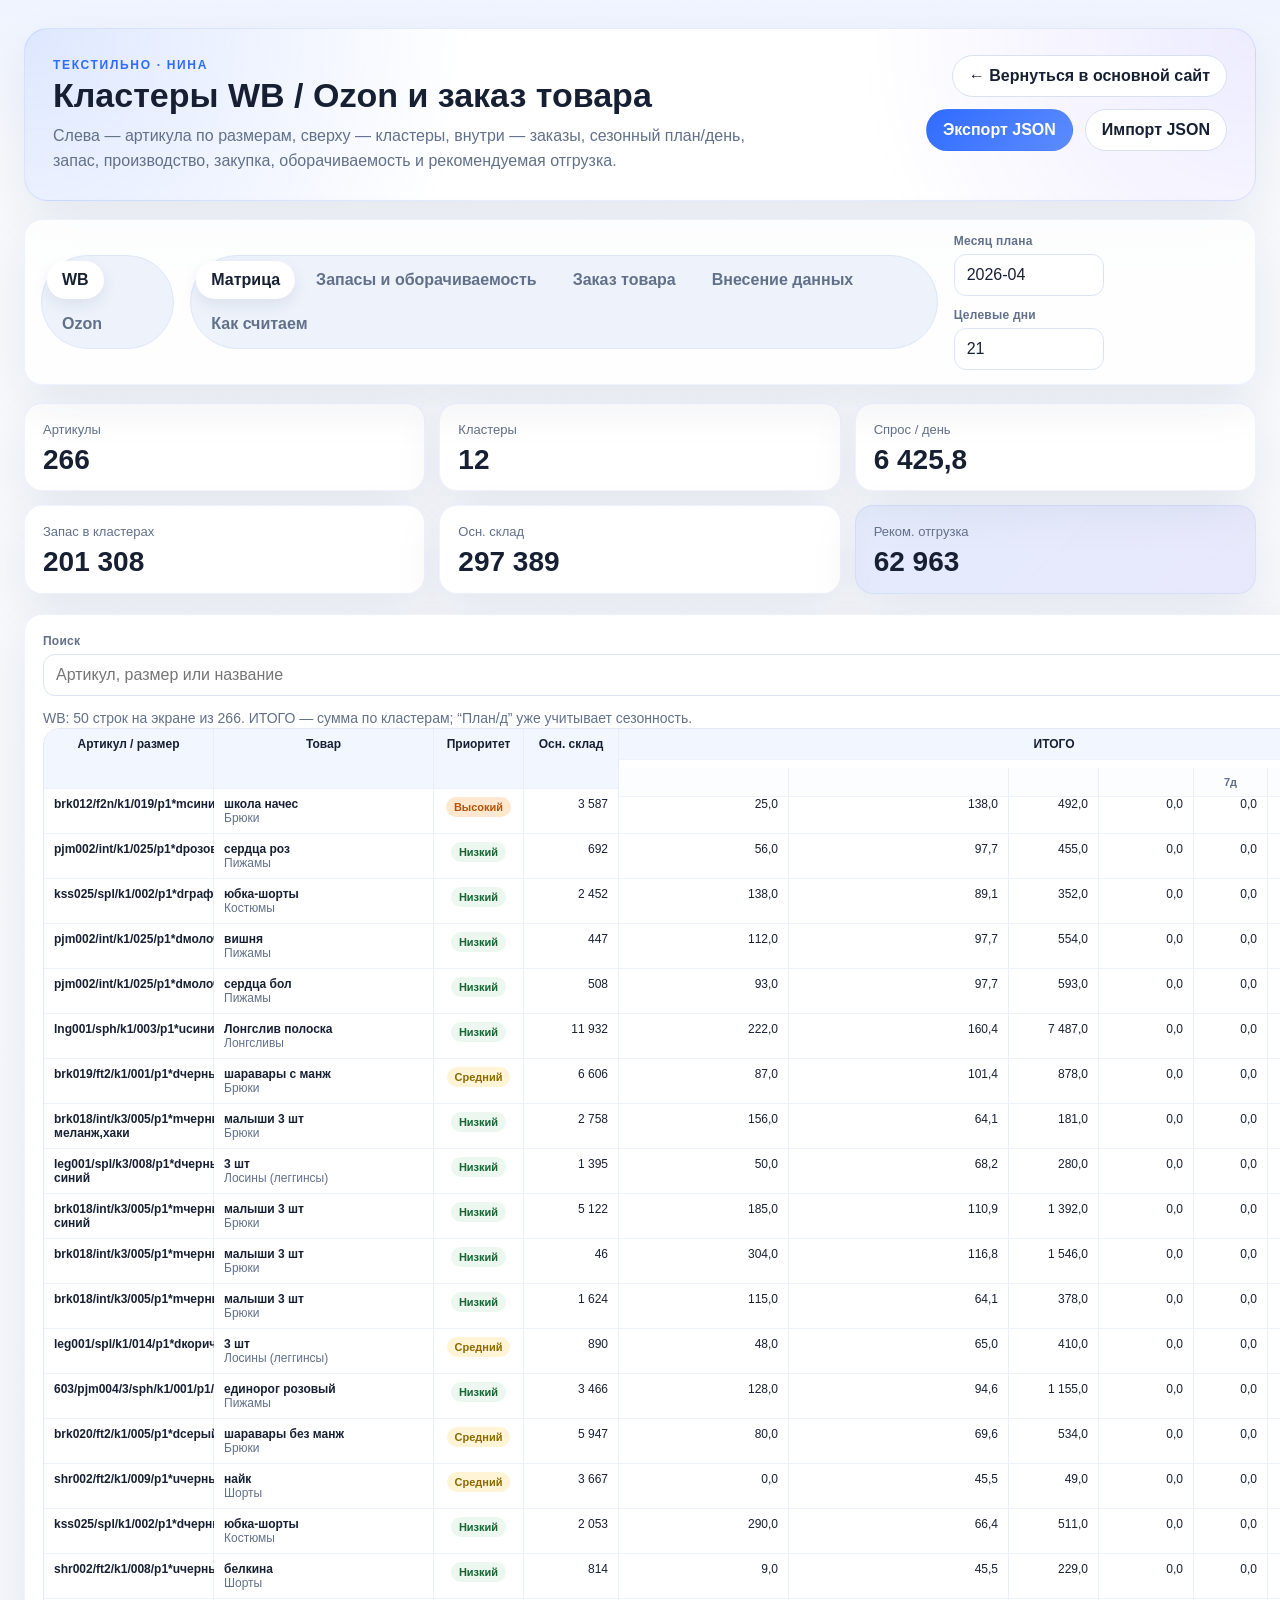
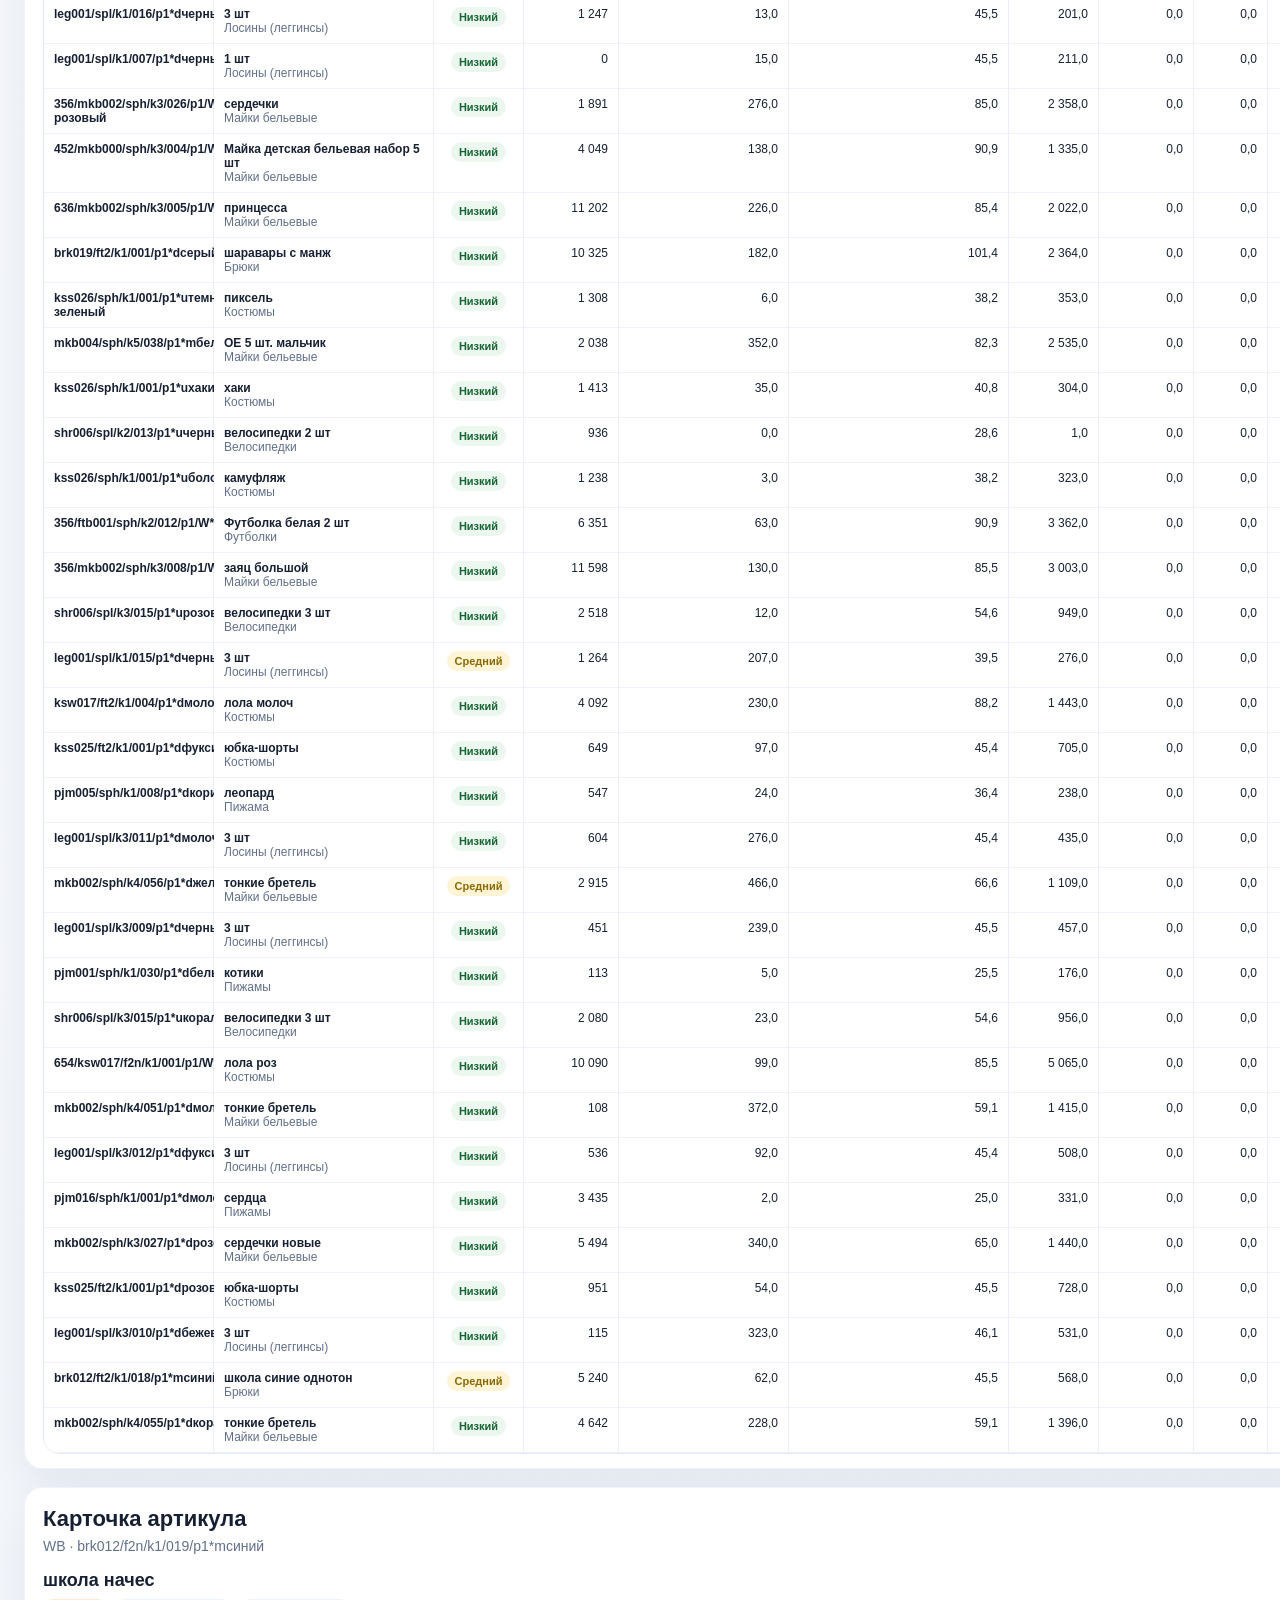
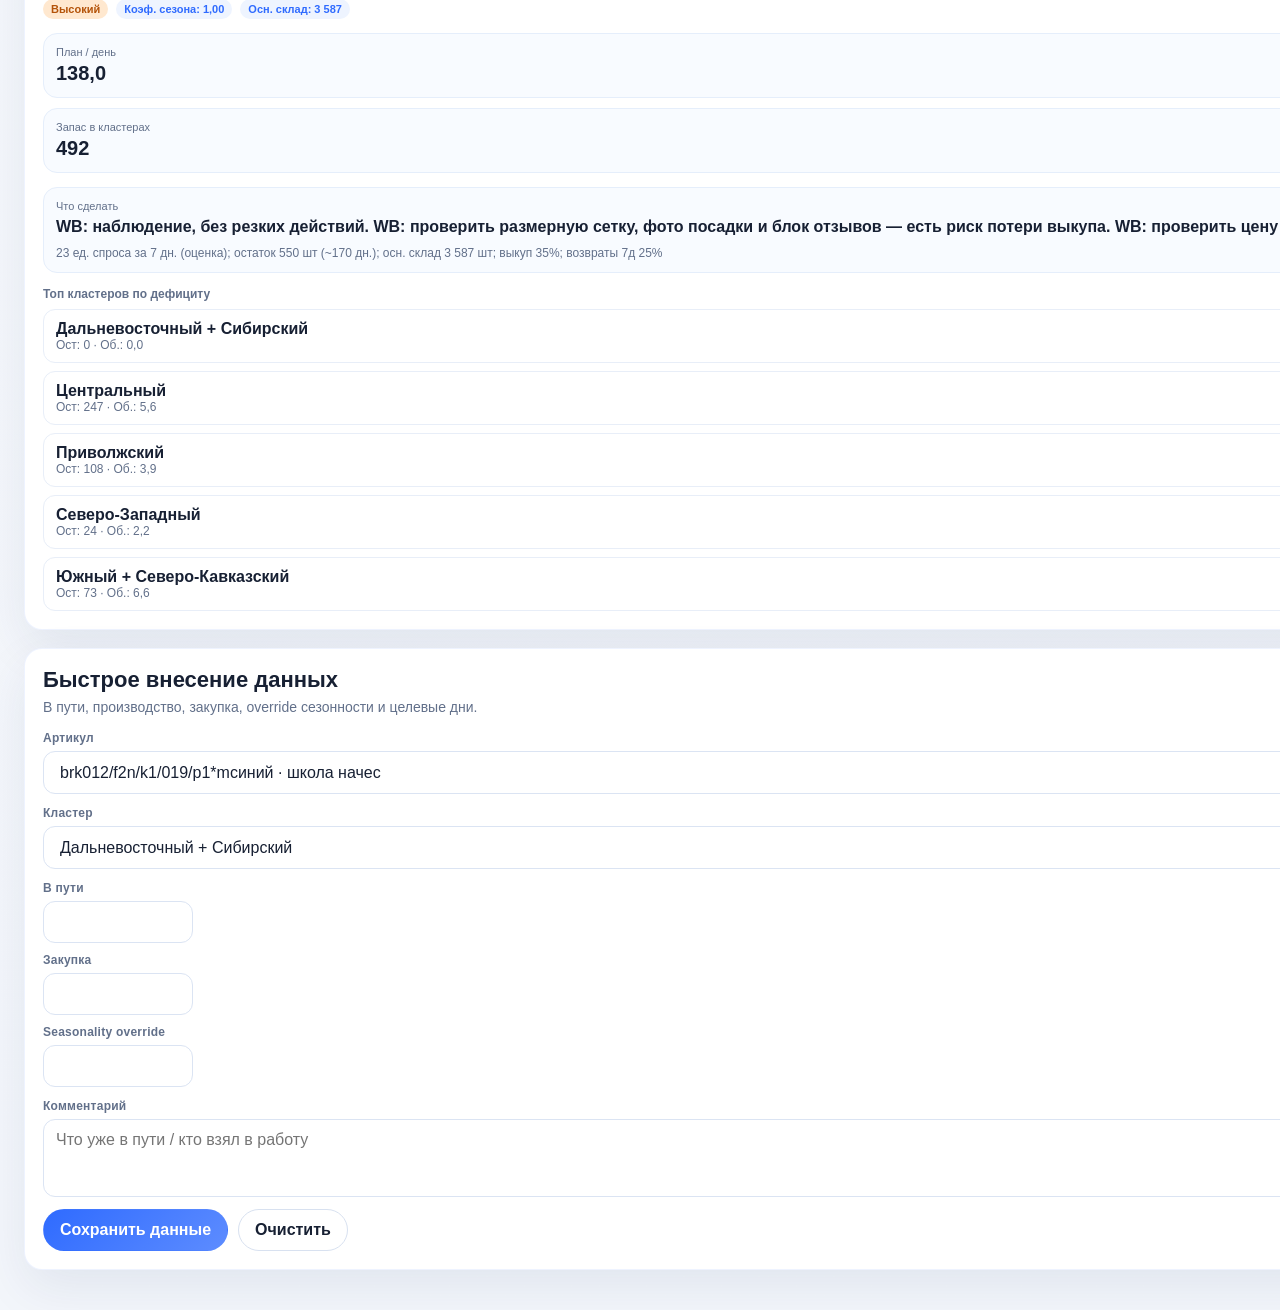
==== nina.html @ a0b4ead9 "Add files via upload" ====
<!DOCTYPE html>
<html lang="ru">
<head>
  <meta charset="UTF-8" />
  <meta name="viewport" content="width=device-width, initial-scale=1.0" />
  <title>Текстильно — Нина · кластеры WB / Ozon</title>
  <meta name="description" content="Кластеры WB и Ozon для Нины: матрица по артикулам, запасам, производству, закупке, оборачиваемости и заказу товара." />
  <link rel="stylesheet" href="nina.css" />
  <script src="config.js"></script>
  <script defer src="nina.js"></script>
</head>
<body>
  <div class="nina-page">
    <header class="hero">
      <div class="hero-copy">
        <span class="eyebrow">Текстильно · Нина</span>
        <h1>Кластеры WB / Ozon и заказ товара</h1>
        <p>Слева — артикула по размерам, сверху — кластеры, внутри — заказы, сезонный план/день, запас, производство, закупка, оборачиваемость и рекомендуемая отгрузка.</p>
      </div>
      <div class="hero-actions">
        <a class="btn btn-ghost" href="index.html">← Вернуться в основной сайт</a>
        <button class="btn btn-primary" id="exportAllBtn" type="button">Экспорт JSON</button>
        <label class="btn btn-ghost btn-file" for="importAllInput">Импорт JSON<input id="importAllInput" type="file" accept=".json" /></label>
      </div>
    </header>

    <section class="control-bar">
      <div class="segmented" id="platformToggle">
        <button type="button" class="seg-btn active" data-platform="WB">WB</button>
        <button type="button" class="seg-btn" data-platform="Ozon">Ozon</button>
      </div>

      <div class="segmented" id="pageToggle">
        <button type="button" class="seg-btn active" data-page="matrix">Матрица</button>
        <button type="button" class="seg-btn" data-page="stock">Запасы и оборачиваемость</button>
        <button type="button" class="seg-btn" data-page="orders">Заказ товара</button>
        <button type="button" class="seg-btn" data-page="inputs">Внесение данных</button>
        <button type="button" class="seg-btn" data-page="formula">Как считаем</button>
      </div>

      <div class="control-inline">
        <label class="field compact">
          <span>Месяц плана</span>
          <input id="reportMonthBadge" type="text" disabled />
        </label>
        <label class="field compact">
          <span>Целевые дни</span>
          <input id="targetDaysInput" type="number" min="7" max="60" step="1" value="21" />
        </label>
      </div>
    </section>

    <section class="cards">
      <article class="card metric"><span>Артикулы</span><strong id="sumArticles">—</strong></article>
      <article class="card metric"><span>Кластеры</span><strong id="sumClusters">—</strong></article>
      <article class="card metric"><span>Спрос / день</span><strong id="sumDaily">—</strong></article>
      <article class="card metric"><span>Запас в кластерах</span><strong id="sumStock">—</strong></article>
      <article class="card metric"><span>Осн. склад</span><strong id="sumMainStock">—</strong></article>
      <article class="card metric highlight"><span>Реком. отгрузка</span><strong id="sumNeed">—</strong></article>
    </section>

    <main class="page-panels">
      <section class="page-panel active" id="page-matrix">
        <div class="layout-grid">
          <div class="main-panel">
            <div class="toolbar">
              <label class="field search">
                <span>Поиск</span>
                <input type="search" id="searchInput" placeholder="Артикул, размер или название" />
              </label>
              <label class="field compact">
                <span>Показывать</span>
                <select id="showModeSelect">
                  <option value="all">Все строки</option>
                  <option value="need">Только где есть потребность</option>
                  <option value="priority">Только критично / высокий</option>
                  <option value="manual">Только где есть ручные данные</option>
                </select>
              </label>
              <label class="field compact">
                <span>Лимит строк</span>
                <select id="rowLimitSelect">
                  <option value="25">25</option>
                  <option value="50" selected>50</option>
                  <option value="100">100</option>
                  <option value="9999">Все</option>
                </select>
              </label>
              <label class="field compact">
                <span>Сортировка</span>
                <select id="sortSelect">
                  <option value="need">По рекомендуемой отгрузке</option>
                  <option value="priority">По приоритету</option>
                  <option value="daily">По спросу / день</option>
                  <option value="article">По артикулу</option>
                </select>
              </label>
            </div>
            <div class="table-meta" id="matrixMeta">Загружаю матрицу…</div>
            <div class="matrix-wrap">
              <table class="matrix-table">
                <thead id="matrixHead"></thead>
                <tbody id="matrixBody"></tbody>
              </table>
            </div>
          </div>

          <aside class="side-panel">
            <div class="side-card">
              <div class="side-head">
                <h2>Карточка артикула</h2>
                <p id="selectedSubtitle">Выбери артикул из таблицы слева.</p>
              </div>
              <div id="selectedArticleCard" class="selected-card empty">Пока ничего не выбрано.</div>
            </div>

            <div class="side-card">
              <div class="side-head">
                <h2>Быстрое внесение данных</h2>
                <p>В пути, производство, закупка, override сезонности и целевые дни.</p>
              </div>
              <form id="quickInputForm" class="stack-form">
                <label class="field">
                  <span>Артикул</span>
                  <select id="quickArticleSelect"></select>
                </label>
                <label class="field">
                  <span>Кластер</span>
                  <select id="quickClusterSelect"></select>
                </label>
                <div class="field-grid">
                  <label class="field compact"><span>В пути</span><input id="quickTransitInput" type="number" min="0" step="1" /></label>
                  <label class="field compact"><span>Производство</span><input id="quickProductionInput" type="number" min="0" step="1" /></label>
                  <label class="field compact"><span>Закупка</span><input id="quickProcurementInput" type="number" min="0" step="1" /></label>
                  <label class="field compact"><span>Целевые дни</span><input id="quickTargetDaysInput" type="number" min="7" step="1" /></label>
                  <label class="field compact"><span>Seasonality override</span><input id="quickSeasonalityInput" type="number" min="0" step="0.1" /></label>
                </div>
                <label class="field">
                  <span>Комментарий</span>
                  <textarea id="quickCommentInput" rows="3" placeholder="Что уже в пути / кто взял в работу"></textarea>
                </label>
                <div class="form-actions">
                  <button class="btn btn-primary" type="submit">Сохранить данные</button>
                  <button class="btn btn-ghost" id="quickClearBtn" type="button">Очистить</button>
                </div>
              </form>
            </div>
          </aside>
        </div>
      </section>

      <section class="page-panel" id="page-stock">
        <div class="main-panel">
          <div class="section-head">
            <div>
              <h2>Запасы / заказы / производство / оборачиваемость</h2>
              <p>Плоская таблица по кластерам. Можно смотреть отдельно от большой матрицы.</p>
            </div>
            <div class="section-actions">
              <button class="btn btn-ghost" id="exportStockBtn" type="button">Экспорт CSV</button>
            </div>
          </div>
          <div class="list-wrap">
            <table class="simple-table">
              <thead>
                <tr>
                  <th>Артикул</th>
                  <th>Товар</th>
                  <th>Кластер</th>
                  <th>7д</th>
                  <th>План/д</th>
                  <th>Запас</th>
                  <th>В пути</th>
                  <th>Пр-во</th>
                  <th>Закуп</th>
                  <th>Оборач.</th>
                  <th>Нужно</th>
                  <th>Осн. склад</th>
                </tr>
              </thead>
              <tbody id="stockBody"></tbody>
            </table>
          </div>
        </div>
      </section>

      <section class="page-panel" id="page-orders">
        <div class="orders-grid">
          <div class="main-panel">
            <div class="section-head">
              <div>
                <h2>Заявка на товар</h2>
                <p>Из дефицита сразу сделать заявку на отгрузку / производство / закупку.</p>
              </div>
              <div class="section-actions">
                <button class="btn btn-ghost" id="exportOrdersBtn" type="button">Экспорт заявок CSV</button>
              </div>
            </div>
            <form id="orderForm" class="order-form">
              <label class="field">
                <span>Артикул</span>
                <select id="orderArticleSelect"></select>
              </label>
              <label class="field">
                <span>Кластер</span>
                <select id="orderClusterSelect"></select>
              </label>
              <label class="field compact">
                <span>Реком.</span>
                <input id="orderRecommendedInput" type="number" disabled />
              </label>
              <label class="field compact">
                <span>Заказать</span>
                <input id="orderQtyInput" type="number" min="0" step="1" />
              </label>
              <label class="field compact">
                <span>Источник</span>
                <select id="orderSourceSelect">
                  <option value="main-stock">Осн. склад</option>
                  <option value="production">Производство</option>
                  <option value="procurement">Закупка</option>
                  <option value="mix">Комбинированно</option>
                </select>
              </label>
              <label class="field compact">
                <span>Приоритет</span>
                <select id="orderPrioritySelect">
                  <option value="critical">Критично</option>
                  <option value="high">Высокий</option>
                  <option value="medium">Средний</option>
                  <option value="low">Низкий</option>
                </select>
              </label>
              <label class="field compact">
                <span>ETA</span>
                <input id="orderEtaInput" type="date" />
              </label>
              <label class="field">
                <span>Комментарий</span>
                <textarea id="orderCommentInput" rows="3" placeholder="Откуда закрываем, кто ответственный"></textarea>
              </label>
              <div class="form-actions">
                <button class="btn btn-primary" type="submit">Сохранить заявку</button>
                <button class="btn btn-ghost" id="resetOrderBtn" type="button">Очистить форму</button>
              </div>
            </form>
            <div class="list-wrap">
              <table class="simple-table">
                <thead>
                  <tr><th>Дата</th><th>Платформа</th><th>Артикул</th><th>Кластер</th><th>Кол-во</th><th>Источник</th><th>ETA</th><th>Комментарий</th></tr>
                </thead>
                <tbody id="ordersBody"></tbody>
              </table>
            </div>
          </div>
          <aside class="side-panel">
            <div class="side-card">
              <div class="side-head">
                <h2>Топ дефицитов</h2>
                <p>Клик по строке — заявка заполнится автоматически.</p>
              </div>
              <div id="topDeficitsList" class="deficit-list"></div>
            </div>
          </aside>
        </div>
      </section>

      <section class="page-panel" id="page-inputs">
        <div class="main-panel">
          <div class="section-head">
            <div>
              <h2>Внесенные данные</h2>
              <p>Журнал ручных данных по кластерам: в пути, производство, закупка, overrides.</p>
            </div>
            <div class="section-actions">
              <button class="btn btn-ghost" id="exportInputsBtn" type="button">Экспорт данных CSV</button>
            </div>
          </div>
          <div class="list-wrap">
            <table class="simple-table">
              <thead>
                <tr><th>Платформа</th><th>Артикул</th><th>Кластер</th><th>В пути</th><th>Пр-во</th><th>Закупка</th><th>Целевые дни</th><th>Override</th><th>Комментарий</th></tr>
              </thead>
              <tbody id="inputsBody"></tbody>
            </table>
          </div>
        </div>
      </section>

      <section class="page-panel" id="page-formula">
        <div class="formula-grid">
          <article class="formula-card">
            <h2>Как считаем потребность</h2>
            <ol>
              <li><strong>Доля кластера</strong> = заказы 7д кластера / заказы 7д артикула.</li>
              <li><strong>Сезонный план / день</strong> = план дня текущего месяца × доля кластера.</li>
              <li><strong>Спрос / день для расчёта</strong> = максимум из фактического среднего дня и сезонного плана.</li>
              <li><strong>Доступно</strong> = запас в кластере + в пути + производство + закупка.</li>
              <li><strong>Реком. отгрузка</strong> = max(0, спрос/день × целевые дни − доступно).</li>
            </ol>
          </article>
          <article class="formula-card">
            <h2>Как учли сезонность</h2>
            <p>Сезонность не «на глаз». Для артикула берется план/день по месяцам и рассчитывается коэффициент сезона:</p>
            <p><strong>Коэф. сезона</strong> = план/день текущего месяца ÷ средний план/день по доступным месяцам.</p>
            <p>Если нужно, в форме можно задать <strong>seasonality override</strong> и пересчитать товар вручную.</p>
          </article>
          <article class="formula-card">
            <h2>Логика работы Нины</h2>
            <ul>
              <li>Смотреть матрицу и фильтр «Только где есть потребность».</li>
              <li>Если часть товара уже едет / в производстве / в закупке — заносить это в форму.</li>
              <li>После этого формировать заявки на товар по кластерам.</li>
            </ul>
          </article>
        </div>
      </section>
    </main>

    <div id="toast" class="toast" hidden></div>
  </div>
</body>
</html>
---- nina.css ----
:root {
  --bg: #f3f6fb;
  --panel: #ffffff;
  --line: #d8e1f0;
  --text: #172033;
  --muted: #62708a;
  --blue: #2f6bff;
  --blue-soft: #e8efff;
  --green: #0f8b5f;
  --orange: #d97706;
  --red: #c2410c;
  --shadow: 0 18px 50px rgba(15, 35, 95, 0.08);
  --radius-xl: 24px;
  --radius-lg: 18px;
  --radius-md: 12px;
  --font: Inter, "Segoe UI", Roboto, Arial, sans-serif;
}
* { box-sizing: border-box; }
body { margin: 0; background: linear-gradient(180deg, #eff4ff 0%, #f7f9fc 160px, var(--bg) 100%); color: var(--text); font-family: var(--font); }
button, input, select, textarea { font: inherit; }
a { color: inherit; text-decoration: none; }
.nina-page { max-width: 1880px; margin: 0 auto; padding: 28px 24px 40px; }

.hero {
  display: flex; justify-content: space-between; gap: 24px; align-items: flex-start;
  background: radial-gradient(circle at top left, rgba(47,107,255,.16), transparent 36%),
              radial-gradient(circle at top right, rgba(109,94,252,.12), transparent 32%), #fff;
  border: 1px solid rgba(47,107,255,.12);
  border-radius: var(--radius-xl);
  box-shadow: var(--shadow);
  padding: 26px 28px;
}
.hero-copy h1 { margin: 4px 0 10px; font-size: 34px; line-height: 1.1; }
.hero-copy p { margin: 0; max-width: 980px; color: var(--muted); font-size: 16px; line-height: 1.55; }
.eyebrow { display: inline-block; font-size: 12px; letter-spacing: .14em; text-transform: uppercase; color: var(--blue); font-weight: 700; }
.hero-actions { display: flex; gap: 12px; flex-wrap: wrap; justify-content: flex-end; }

.btn {
  border: 1px solid var(--line); background: #fff; color: var(--text);
  border-radius: 999px; padding: 11px 16px; font-weight: 700;
  cursor: pointer; transition: .15s ease;
}
.btn:hover { transform: translateY(-1px); box-shadow: 0 12px 24px rgba(15,35,95,.10); }
.btn-primary { background: linear-gradient(135deg, var(--blue), #5d8cff); color: #fff; border-color: transparent; }
.btn-ghost { background: #fff; }
.btn-file input { display: none; }

.control-bar {
  margin-top: 18px; display: flex; gap: 16px; align-items: center; justify-content: space-between;
  background: rgba(255,255,255,.8); backdrop-filter: blur(16px);
  border: 1px solid rgba(47,107,255,.08);
  border-radius: var(--radius-lg); padding: 14px 16px; box-shadow: var(--shadow);
}
.segmented { display: inline-flex; gap: 6px; background: #edf2fb; border: 1px solid #dde7f8; border-radius: 999px; padding: 5px; flex-wrap: wrap; }
.seg-btn { border: none; background: transparent; border-radius: 999px; padding: 10px 15px; cursor: pointer; color: var(--muted); font-weight: 700; }
.seg-btn.active { background: #fff; color: var(--text); box-shadow: 0 6px 16px rgba(24,39,75,.08); }
.control-inline { display: flex; gap: 12px; align-items: flex-end; flex-wrap: wrap; }

.cards { margin-top: 18px; display: grid; grid-template-columns: repeat(6, minmax(0,1fr)); gap: 14px; }
.card { background: #fff; border: 1px solid rgba(47,107,255,.08); border-radius: var(--radius-lg); box-shadow: var(--shadow); }
.metric { padding: 18px 18px 16px; }
.metric span { display: block; color: var(--muted); font-size: 13px; margin-bottom: 8px; }
.metric strong { display: block; font-size: 28px; line-height: 1.05; }
.metric.highlight { background: linear-gradient(135deg, rgba(47,107,255,.09), rgba(109,94,252,.10)); }

.page-panels { margin-top: 20px; }
.page-panel { display: none; }
.page-panel.active { display: block; }

.layout-grid, .orders-grid { display: grid; grid-template-columns: minmax(0,1fr) 390px; gap: 18px; }
.main-panel, .side-card, .formula-card { background: #fff; border: 1px solid rgba(47,107,255,.08); border-radius: var(--radius-lg); box-shadow: var(--shadow); }
.main-panel { padding: 18px 18px 14px; }
.side-panel { display: flex; flex-direction: column; gap: 18px; }
.side-card { padding: 18px; }
.section-head, .side-head { display: flex; align-items: flex-start; justify-content: space-between; gap: 16px; margin-bottom: 14px; }
.side-head { flex-direction: column; align-items: flex-start; gap: 4px; }
.side-head h2, .section-head h2, .formula-card h2 { margin: 0; font-size: 22px; }
.side-head p, .section-head p, .table-meta { margin: 0; color: var(--muted); line-height: 1.45; font-size: 14px; }
.section-actions { display: flex; gap: 10px; flex-wrap: wrap; }
.toolbar { display: flex; gap: 12px; flex-wrap: wrap; align-items: flex-end; margin-bottom: 12px; }

.field { display: flex; flex-direction: column; gap: 6px; min-width: 0; }
.field span { font-size: 12px; font-weight: 700; letter-spacing: .02em; color: var(--muted); }
.field input, .field select, .field textarea {
  width: 100%; border: 1px solid #dbe4f3; border-radius: 12px; background: #fff; color: var(--text);
  padding: 11px 12px; outline: none;
}
.field input:focus, .field select:focus, .field textarea:focus { border-color: rgba(47,107,255,.42); box-shadow: 0 0 0 4px rgba(47,107,255,.10); }
.field.compact { width: 150px; }
.field.search { flex: 1 1 320px; }

.matrix-wrap { overflow: auto; border: 1px solid #e2e9f6; border-radius: 16px; background: #fff; }
.matrix-table { border-collapse: separate; border-spacing: 0; min-width: 1700px; width: max-content; }
.matrix-table th, .matrix-table td {
  padding: 8px 10px; border-right: 1px solid #e9eef8; border-bottom: 1px solid #eef2fa; font-size: 12px; vertical-align: top;
}
.matrix-table thead th { position: sticky; top: 0; z-index: 2; background: #fbfdff; text-align: center; white-space: nowrap; }
.matrix-table thead tr:first-child th { background: #f1f6ff; font-weight: 800; }
.matrix-table thead tr:nth-child(2) th { top: 39px; background: #fbfdff; color: var(--muted); font-size: 11px; }
.matrix-table tbody tr:hover td { background: #fbfdff; }

.matrix-table .sticky-col { position: sticky; left: 0; z-index: 1; background: #fff; }
.matrix-table .sticky-col-2 { position: sticky; left: 170px; z-index: 1; background: #fff; }
.matrix-table .sticky-col-3 { position: sticky; left: 390px; z-index: 1; background: #fff; }
.matrix-table .sticky-col-4 { position: sticky; left: 480px; z-index: 1; background: #fff; }
.matrix-table tbody tr:hover .sticky-col,
.matrix-table tbody tr:hover .sticky-col-2,
.matrix-table tbody tr:hover .sticky-col-3,
.matrix-table tbody tr:hover .sticky-col-4 { background: #fbfdff; }

.col-article { width: 170px; min-width: 170px; max-width: 170px; }
.col-name { width: 220px; min-width: 220px; max-width: 220px; }
.col-priority { width: 90px; min-width: 90px; max-width: 90px; text-align: center; }
.col-main { width: 95px; min-width: 95px; text-align: right; }
.metric-col { width: 74px; min-width: 74px; text-align: right; }

.priority-pill, .need-pill, .tag-pill {
  display: inline-flex; align-items: center; justify-content: center; border-radius: 999px;
  padding: 4px 8px; font-size: 11px; font-weight: 700;
}
.priority-critical { background: #ffe0e0; color: #9f1239; }
.priority-high { background: #ffe8cf; color: #b45309; }
.priority-medium { background: #fff4d6; color: #8a6a00; }
.priority-low { background: #ebf7ef; color: #166534; }

.need-zero { color: #94a3b8; background: #f8fafc; }
.need-mid { background: #fff4d6; color: #8a6a00; }
.need-high { background: #ffe0e0; color: #9f1239; }

.article-link { font-weight: 700; cursor: pointer; border: none; background: none; padding: 0; color: inherit; text-align: left; }
.article-link:hover { color: var(--blue); }
.muted { color: var(--muted); font-size: 12px; }

.selected-card.empty { color: var(--muted); }
.selected-card { display: flex; flex-direction: column; gap: 14px; }
.article-summary { display: grid; grid-template-columns: repeat(2, minmax(0,1fr)); gap: 10px; }
.summary-block { background: #f8fbff; border: 1px solid #e5eefb; border-radius: 14px; padding: 12px; }
.summary-block span { display: block; font-size: 11px; color: var(--muted); margin-bottom: 4px; }
.summary-block strong { display: block; font-size: 20px; }
.cluster-mini-list { display: flex; flex-direction: column; gap: 8px; }
.cluster-mini-item { display: flex; justify-content: space-between; gap: 10px; align-items: flex-start; padding: 10px 12px; border: 1px solid #e8eef8; border-radius: 12px; background: #fff; }

.field-grid { display: grid; grid-template-columns: repeat(2, minmax(0,1fr)); gap: 10px; }
.stack-form { display: flex; flex-direction: column; gap: 12px; }
.order-form { display: grid; grid-template-columns: repeat(4, minmax(0,1fr)); gap: 12px; margin-bottom: 18px; }
.order-form .field:last-of-type { grid-column: 1 / -1; }
.form-actions { display: flex; gap: 10px; flex-wrap: wrap; grid-column: 1 / -1; }

.list-wrap { overflow: auto; border: 1px solid #e2e9f6; border-radius: 16px; }
.simple-table { width: 100%; min-width: 900px; border-collapse: collapse; }
.simple-table th, .simple-table td { padding: 10px 12px; border-bottom: 1px solid #eef2fa; font-size: 13px; text-align: left; vertical-align: top; }
.simple-table th { color: var(--muted); font-size: 12px; text-transform: uppercase; letter-spacing: .03em; background: #fbfdff; }
.simple-table td.num { text-align: right; }

.deficit-list { display: flex; flex-direction: column; gap: 10px; max-height: 850px; overflow: auto; }
.deficit-item { border: 1px solid #e8eef8; border-radius: 14px; padding: 12px; background: #fff; cursor: pointer; text-align: left; }
.deficit-item:hover { border-color: #cfe0ff; background: #fbfdff; }
.deficit-item strong { display: block; margin-bottom: 4px; }
.deficit-meta { display: flex; gap: 8px; flex-wrap: wrap; margin-top: 8px; }
.tag-pill { background: #eef4ff; color: #2f6bff; }

.formula-grid { display: grid; grid-template-columns: repeat(3, minmax(0,1fr)); gap: 18px; }
.formula-card { padding: 20px; }
.formula-card p, .formula-card li { color: var(--text); line-height: 1.55; }

.toast {
  position: fixed; right: 24px; bottom: 24px; background: #111827; color: #fff;
  padding: 14px 18px; border-radius: 14px; box-shadow: var(--shadow); z-index: 30;
}

@media (max-width: 1320px) {
  .cards { grid-template-columns: repeat(3, minmax(0,1fr)); }
  .layout-grid, .orders-grid, .formula-grid { grid-template-columns: 1fr; }
  .order-form { grid-template-columns: repeat(2, minmax(0,1fr)); }
}
@media (max-width: 900px) {
  .nina-page { padding: 18px 14px 30px; }
  .hero, .control-bar { flex-direction: column; align-items: stretch; }
  .cards { grid-template-columns: repeat(2, minmax(0,1fr)); }
  .field-grid, .order-form { grid-template-columns: 1fr; }
}
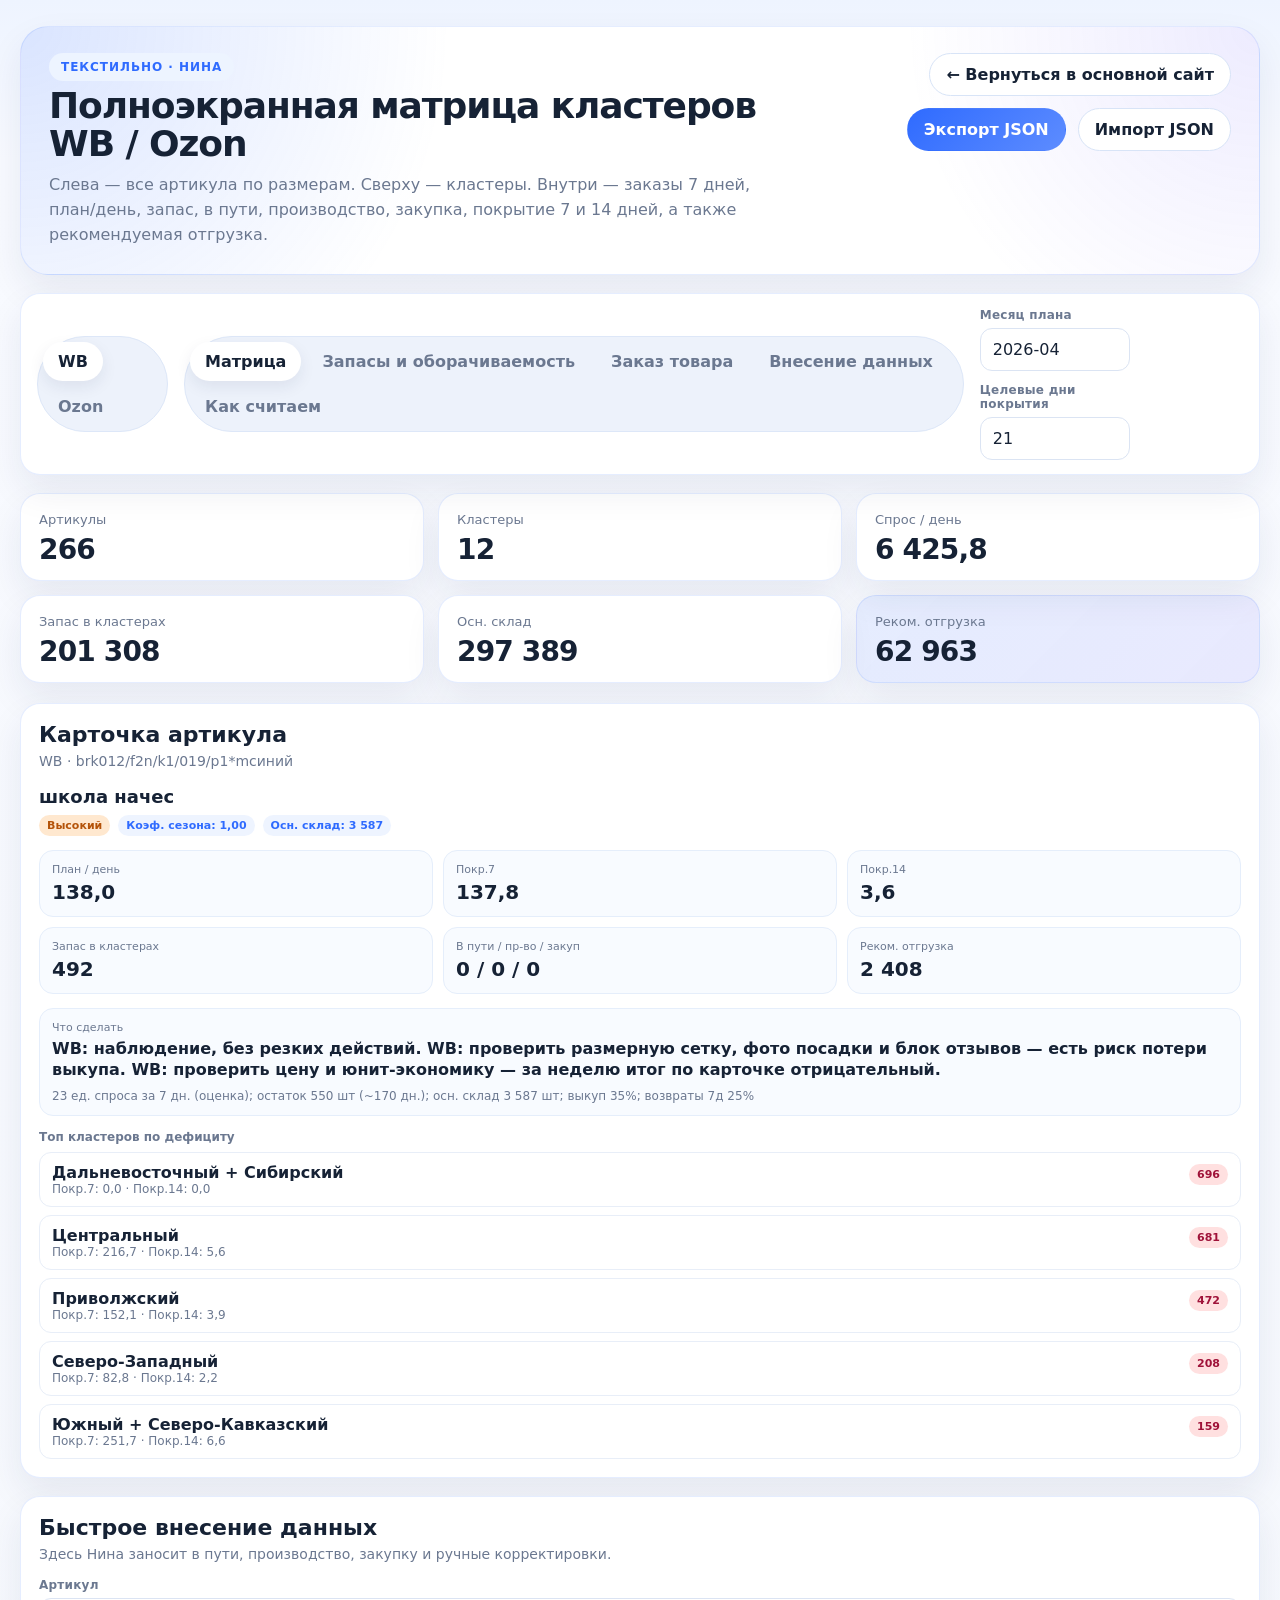
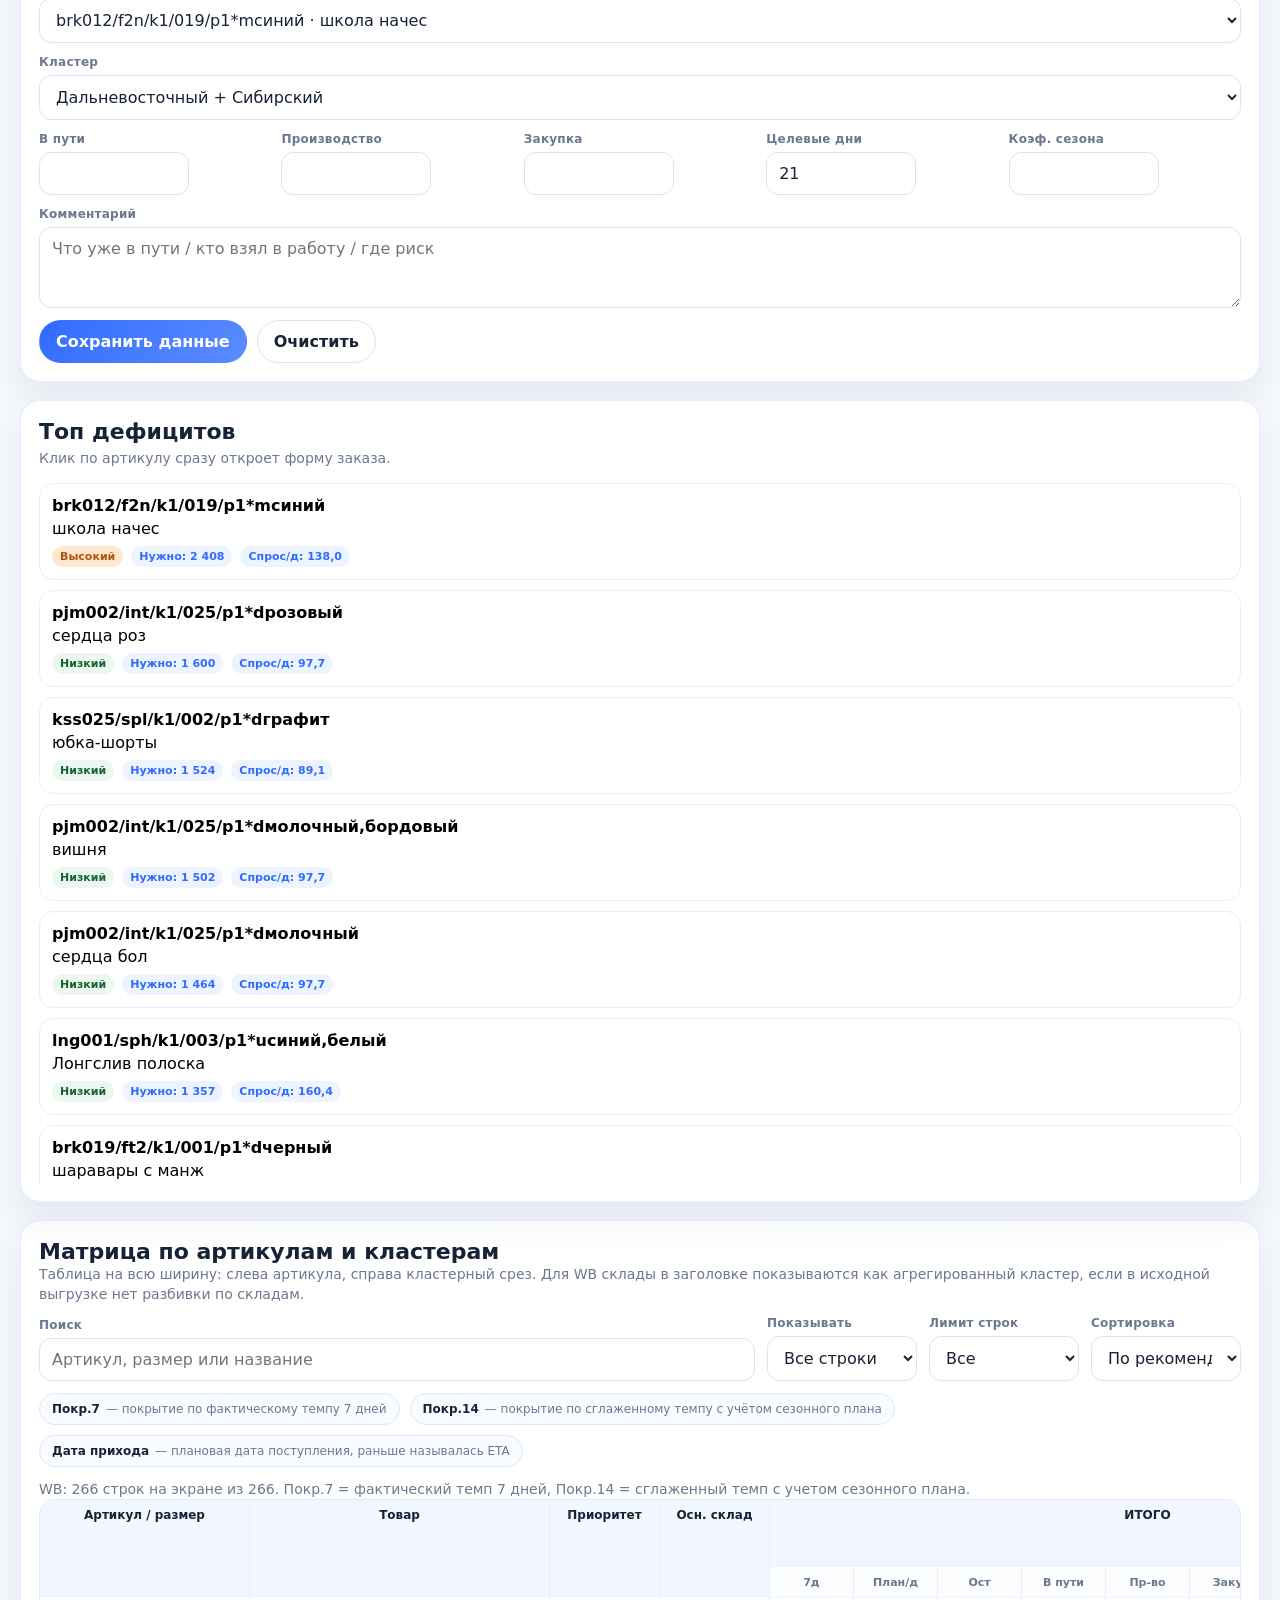
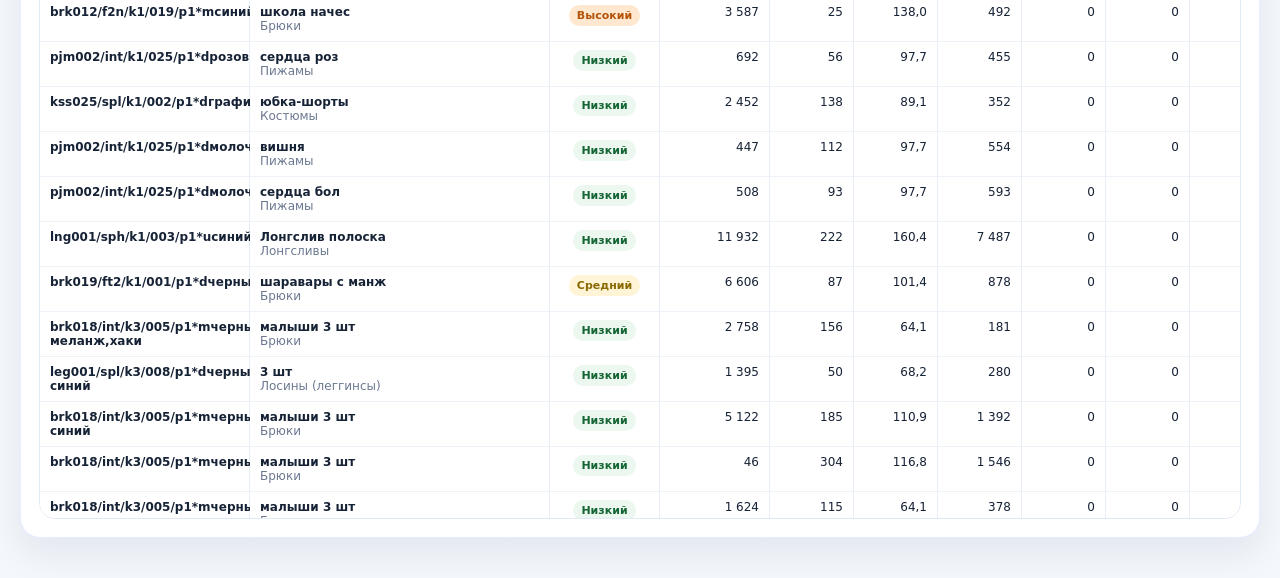
==== commit 653fb1fc: "Add files via upload" ====
--- a/nina.html
+++ b/nina.html
@@ -4,7 +4,7 @@
   <meta charset="UTF-8" />
   <meta name="viewport" content="width=device-width, initial-scale=1.0" />
   <title>Текстильно — Нина · кластеры WB / Ozon</title>
-  <meta name="description" content="Кластеры WB и Ozon для Нины: матрица по артикулам, запасам, производству, закупке, оборачиваемости и заказу товара." />
+  <meta name="description" content="Кластеры WB и Ozon для Нины: полноэкранная матрица по артикулам, запасам, производству, закупке, оборачиваемости и заказу товара." />
   <link rel="stylesheet" href="nina.css" />
   <script src="config.js"></script>
   <script defer src="nina.js"></script>
@@ -14,8 +14,8 @@
     <header class="hero">
       <div class="hero-copy">
         <span class="eyebrow">Текстильно · Нина</span>
-        <h1>Кластеры WB / Ozon и заказ товара</h1>
-        <p>Слева — артикула по размерам, сверху — кластеры, внутри — заказы, сезонный план/день, запас, производство, закупка, оборачиваемость и рекомендуемая отгрузка.</p>
+        <h1>Полноэкранная матрица кластеров WB / Ozon</h1>
+        <p>Слева — все артикула по размерам. Сверху — кластеры. Внутри — заказы 7 дней, план/день, запас, в пути, производство, закупка, покрытие 7 и 14 дней, а также рекомендуемая отгрузка.</p>
       </div>
       <div class="hero-actions">
         <a class="btn btn-ghost" href="index.html">← Вернуться в основной сайт</a>
@@ -44,7 +44,7 @@
           <input id="reportMonthBadge" type="text" disabled />
         </label>
         <label class="field compact">
-          <span>Целевые дни</span>
+          <span>Целевые дни покрытия</span>
           <input id="targetDaysInput" type="number" min="7" max="60" step="1" value="21" />
         </label>
       </div>
@@ -61,91 +61,111 @@
 
     <main class="page-panels">
       <section class="page-panel active" id="page-matrix">
-        <div class="layout-grid">
-          <div class="main-panel">
-            <div class="toolbar">
-              <label class="field search">
-                <span>Поиск</span>
-                <input type="search" id="searchInput" placeholder="Артикул, размер или название" />
+        <div class="matrix-top-grid">
+          <div class="side-card wide-top-card">
+            <div class="side-head">
+              <h2>Карточка артикула</h2>
+              <p id="selectedSubtitle">Выбери артикул из матрицы ниже.</p>
+            </div>
+            <div id="selectedArticleCard" class="selected-card empty">Пока ничего не выбрано.</div>
+          </div>
+
+          <div class="side-card wide-top-card">
+            <div class="side-head">
+              <h2>Быстрое внесение данных</h2>
+              <p>Здесь Нина заносит в пути, производство, закупку и ручные корректировки.</p>
+            </div>
+            <form id="quickInputForm" class="stack-form">
+              <label class="field">
+                <span>Артикул</span>
+                <select id="quickArticleSelect"></select>
               </label>
-              <label class="field compact">
-                <span>Показывать</span>
-                <select id="showModeSelect">
-                  <option value="all">Все строки</option>
-                  <option value="need">Только где есть потребность</option>
-                  <option value="priority">Только критично / высокий</option>
-                  <option value="manual">Только где есть ручные данные</option>
-                </select>
+              <label class="field">
+                <span>Кластер</span>
+                <select id="quickClusterSelect"></select>
               </label>
-              <label class="field compact">
-                <span>Лимит строк</span>
-                <select id="rowLimitSelect">
-                  <option value="25">25</option>
-                  <option value="50" selected>50</option>
-                  <option value="100">100</option>
-                  <option value="9999">Все</option>
-                </select>
+              <div class="field-grid field-grid-5">
+                <label class="field compact"><span>В пути</span><input id="quickTransitInput" type="number" min="0" step="1" /></label>
+                <label class="field compact"><span>Производство</span><input id="quickProductionInput" type="number" min="0" step="1" /></label>
+                <label class="field compact"><span>Закупка</span><input id="quickProcurementInput" type="number" min="0" step="1" /></label>
+                <label class="field compact"><span>Целевые дни</span><input id="quickTargetDaysInput" type="number" min="7" step="1" /></label>
+                <label class="field compact"><span>Коэф. сезона</span><input id="quickSeasonalityInput" type="number" min="0" step="0.1" /></label>
+              </div>
+              <label class="field">
+                <span>Комментарий</span>
+                <textarea id="quickCommentInput" rows="3" placeholder="Что уже в пути / кто взял в работу / где риск"></textarea>
               </label>
-              <label class="field compact">
-                <span>Сортировка</span>
-                <select id="sortSelect">
-                  <option value="need">По рекомендуемой отгрузке</option>
-                  <option value="priority">По приоритету</option>
-                  <option value="daily">По спросу / день</option>
-                  <option value="article">По артикулу</option>
-                </select>
-              </label>
-            </div>
-            <div class="table-meta" id="matrixMeta">Загружаю матрицу…</div>
-            <div class="matrix-wrap">
-              <table class="matrix-table">
-                <thead id="matrixHead"></thead>
-                <tbody id="matrixBody"></tbody>
-              </table>
-            </div>
-          </div>
-
-          <aside class="side-panel">
-            <div class="side-card">
-              <div class="side-head">
-                <h2>Карточка артикула</h2>
-                <p id="selectedSubtitle">Выбери артикул из таблицы слева.</p>
+              <div class="form-actions">
+                <button class="btn btn-primary" type="submit">Сохранить данные</button>
+                <button class="btn btn-ghost" id="quickClearBtn" type="button">Очистить</button>
               </div>
-              <div id="selectedArticleCard" class="selected-card empty">Пока ничего не выбрано.</div>
-            </div>
-
-            <div class="side-card">
-              <div class="side-head">
-                <h2>Быстрое внесение данных</h2>
-                <p>В пути, производство, закупка, override сезонности и целевые дни.</p>
-              </div>
-              <form id="quickInputForm" class="stack-form">
-                <label class="field">
-                  <span>Артикул</span>
-                  <select id="quickArticleSelect"></select>
-                </label>
-                <label class="field">
-                  <span>Кластер</span>
-                  <select id="quickClusterSelect"></select>
-                </label>
-                <div class="field-grid">
-                  <label class="field compact"><span>В пути</span><input id="quickTransitInput" type="number" min="0" step="1" /></label>
-                  <label class="field compact"><span>Производство</span><input id="quickProductionInput" type="number" min="0" step="1" /></label>
-                  <label class="field compact"><span>Закупка</span><input id="quickProcurementInput" type="number" min="0" step="1" /></label>
-                  <label class="field compact"><span>Целевые дни</span><input id="quickTargetDaysInput" type="number" min="7" step="1" /></label>
-                  <label class="field compact"><span>Seasonality override</span><input id="quickSeasonalityInput" type="number" min="0" step="0.1" /></label>
-                </div>
-                <label class="field">
-                  <span>Комментарий</span>
-                  <textarea id="quickCommentInput" rows="3" placeholder="Что уже в пути / кто взял в работу"></textarea>
-                </label>
-                <div class="form-actions">
-                  <button class="btn btn-primary" type="submit">Сохранить данные</button>
-                  <button class="btn btn-ghost" id="quickClearBtn" type="button">Очистить</button>
-                </div>
-              </form>
-            </div>
-          </aside>
+            </form>
+          </div>
+
+          <div class="side-card wide-top-card">
+            <div class="side-head">
+              <h2>Топ дефицитов</h2>
+              <p>Клик по артикулу сразу откроет форму заказа.</p>
+            </div>
+            <div id="topDeficitsList" class="deficit-list"></div>
+          </div>
+        </div>
+
+        <div class="main-panel matrix-main-panel">
+          <div class="section-head matrix-headline">
+            <div>
+              <h2>Матрица по артикулам и кластерам</h2>
+              <p>Таблица на всю ширину: слева артикула, справа кластерный срез. Для WB склады в заголовке показываются как агрегированный кластер, если в исходной выгрузке нет разбивки по складам.</p>
+            </div>
+          </div>
+
+          <div class="toolbar">
+            <label class="field search">
+              <span>Поиск</span>
+              <input type="search" id="searchInput" placeholder="Артикул, размер или название" />
+            </label>
+            <label class="field compact wide-control">
+              <span>Показывать</span>
+              <select id="showModeSelect">
+                <option value="all">Все строки</option>
+                <option value="need">Только где есть потребность</option>
+                <option value="priority">Только критично / высокий</option>
+                <option value="manual">Только где есть ручные данные</option>
+              </select>
+            </label>
+            <label class="field compact wide-control">
+              <span>Лимит строк</span>
+              <select id="rowLimitSelect">
+                <option value="50">50</option>
+                <option value="100">100</option>
+                <option value="250">250</option>
+                <option value="9999" selected>Все</option>
+              </select>
+            </label>
+            <label class="field compact wide-control">
+              <span>Сортировка</span>
+              <select id="sortSelect">
+                <option value="need">По рекомендуемой отгрузке</option>
+                <option value="priority">По приоритету</option>
+                <option value="daily">По спросу / день</option>
+                <option value="article">По артикулу</option>
+              </select>
+            </label>
+          </div>
+
+          <div class="legend-bar">
+            <span class="legend-chip"><strong>Покр.7</strong> — покрытие по фактическому темпу 7 дней</span>
+            <span class="legend-chip"><strong>Покр.14</strong> — покрытие по сглаженному темпу с учётом сезонного плана</span>
+            <span class="legend-chip"><strong>Дата прихода</strong> — плановая дата поступления, раньше называлась ETA</span>
+          </div>
+
+          <div class="table-meta" id="matrixMeta">Загружаю матрицу…</div>
+          <div class="matrix-wrap full-width-matrix">
+            <table class="matrix-table">
+              <thead id="matrixHead"></thead>
+              <tbody id="matrixBody"></tbody>
+            </table>
+          </div>
         </div>
       </section>
 
@@ -154,7 +174,7 @@
           <div class="section-head">
             <div>
               <h2>Запасы / заказы / производство / оборачиваемость</h2>
-              <p>Плоская таблица по кластерам. Можно смотреть отдельно от большой матрицы.</p>
+              <p>Плоская таблица по артикулам и кластерам. Тут же видно покрытие 7 и 14 дней.</p>
             </div>
             <div class="section-actions">
               <button class="btn btn-ghost" id="exportStockBtn" type="button">Экспорт CSV</button>
@@ -167,13 +187,14 @@
                   <th>Артикул</th>
                   <th>Товар</th>
                   <th>Кластер</th>
-                  <th>7д</th>
+                  <th>Заказы 7д</th>
                   <th>План/д</th>
                   <th>Запас</th>
                   <th>В пути</th>
                   <th>Пр-во</th>
                   <th>Закуп</th>
-                  <th>Оборач.</th>
+                  <th>Покр.7</th>
+                  <th>Покр.14</th>
                   <th>Нужно</th>
                   <th>Осн. склад</th>
                 </tr>
@@ -185,83 +206,72 @@
       </section>
 
       <section class="page-panel" id="page-orders">
-        <div class="orders-grid">
-          <div class="main-panel">
-            <div class="section-head">
-              <div>
-                <h2>Заявка на товар</h2>
-                <p>Из дефицита сразу сделать заявку на отгрузку / производство / закупку.</p>
-              </div>
-              <div class="section-actions">
-                <button class="btn btn-ghost" id="exportOrdersBtn" type="button">Экспорт заявок CSV</button>
-              </div>
-            </div>
-            <form id="orderForm" class="order-form">
-              <label class="field">
-                <span>Артикул</span>
-                <select id="orderArticleSelect"></select>
-              </label>
-              <label class="field">
-                <span>Кластер</span>
-                <select id="orderClusterSelect"></select>
-              </label>
-              <label class="field compact">
-                <span>Реком.</span>
-                <input id="orderRecommendedInput" type="number" disabled />
-              </label>
-              <label class="field compact">
-                <span>Заказать</span>
-                <input id="orderQtyInput" type="number" min="0" step="1" />
-              </label>
-              <label class="field compact">
-                <span>Источник</span>
-                <select id="orderSourceSelect">
-                  <option value="main-stock">Осн. склад</option>
-                  <option value="production">Производство</option>
-                  <option value="procurement">Закупка</option>
-                  <option value="mix">Комбинированно</option>
-                </select>
-              </label>
-              <label class="field compact">
-                <span>Приоритет</span>
-                <select id="orderPrioritySelect">
-                  <option value="critical">Критично</option>
-                  <option value="high">Высокий</option>
-                  <option value="medium">Средний</option>
-                  <option value="low">Низкий</option>
-                </select>
-              </label>
-              <label class="field compact">
-                <span>ETA</span>
-                <input id="orderEtaInput" type="date" />
-              </label>
-              <label class="field">
-                <span>Комментарий</span>
-                <textarea id="orderCommentInput" rows="3" placeholder="Откуда закрываем, кто ответственный"></textarea>
-              </label>
-              <div class="form-actions">
-                <button class="btn btn-primary" type="submit">Сохранить заявку</button>
-                <button class="btn btn-ghost" id="resetOrderBtn" type="button">Очистить форму</button>
-              </div>
-            </form>
-            <div class="list-wrap">
-              <table class="simple-table">
-                <thead>
-                  <tr><th>Дата</th><th>Платформа</th><th>Артикул</th><th>Кластер</th><th>Кол-во</th><th>Источник</th><th>ETA</th><th>Комментарий</th></tr>
-                </thead>
-                <tbody id="ordersBody"></tbody>
-              </table>
-            </div>
-          </div>
-          <aside class="side-panel">
-            <div class="side-card">
-              <div class="side-head">
-                <h2>Топ дефицитов</h2>
-                <p>Клик по строке — заявка заполнится автоматически.</p>
-              </div>
-              <div id="topDeficitsList" class="deficit-list"></div>
-            </div>
-          </aside>
+        <div class="main-panel">
+          <div class="section-head">
+            <div>
+              <h2>Заявка на товар</h2>
+              <p>Из дефицита сразу сделать заявку на отгрузку / производство / закупку.</p>
+            </div>
+            <div class="section-actions">
+              <button class="btn btn-ghost" id="exportOrdersBtn" type="button">Экспорт заявок CSV</button>
+            </div>
+          </div>
+          <form id="orderForm" class="order-form">
+            <label class="field">
+              <span>Артикул</span>
+              <select id="orderArticleSelect"></select>
+            </label>
+            <label class="field">
+              <span>Кластер</span>
+              <select id="orderClusterSelect"></select>
+            </label>
+            <label class="field compact">
+              <span>Реком.</span>
+              <input id="orderRecommendedInput" type="number" disabled />
+            </label>
+            <label class="field compact">
+              <span>Заказать</span>
+              <input id="orderQtyInput" type="number" min="0" step="1" />
+            </label>
+            <label class="field compact">
+              <span>Источник</span>
+              <select id="orderSourceSelect">
+                <option value="main-stock">Осн. склад</option>
+                <option value="production">Производство</option>
+                <option value="procurement">Закупка</option>
+                <option value="mix">Комбинированно</option>
+              </select>
+            </label>
+            <label class="field compact">
+              <span>Приоритет</span>
+              <select id="orderPrioritySelect">
+                <option value="critical">Критично</option>
+                <option value="high">Высокий</option>
+                <option value="medium">Средний</option>
+                <option value="low">Низкий</option>
+              </select>
+            </label>
+            <label class="field compact">
+              <span>Дата прихода</span>
+              <input id="orderEtaInput" type="date" />
+            </label>
+            <label class="field">
+              <span>Комментарий</span>
+              <textarea id="orderCommentInput" rows="3" placeholder="Откуда закрываем, кто ответственный, есть ли риск"></textarea>
+            </label>
+            <div class="form-actions">
+              <button class="btn btn-primary" type="submit">Сохранить заявку</button>
+              <button class="btn btn-ghost" id="resetOrderBtn" type="button">Очистить форму</button>
+            </div>
+          </form>
+          <div class="list-wrap">
+            <table class="simple-table">
+              <thead>
+                <tr><th>Дата</th><th>Платформа</th><th>Артикул</th><th>Кластер</th><th>Кол-во</th><th>Источник</th><th>Дата прихода</th><th>Комментарий</th></tr>
+              </thead>
+              <tbody id="ordersBody"></tbody>
+            </table>
+          </div>
         </div>
       </section>
 
@@ -270,7 +280,7 @@
           <div class="section-head">
             <div>
               <h2>Внесенные данные</h2>
-              <p>Журнал ручных данных по кластерам: в пути, производство, закупка, overrides.</p>
+              <p>Журнал ручных данных по кластерам: в пути, производство, закупка и сезонные корректировки.</p>
             </div>
             <div class="section-actions">
               <button class="btn btn-ghost" id="exportInputsBtn" type="button">Экспорт данных CSV</button>
@@ -279,7 +289,7 @@
           <div class="list-wrap">
             <table class="simple-table">
               <thead>
-                <tr><th>Платформа</th><th>Артикул</th><th>Кластер</th><th>В пути</th><th>Пр-во</th><th>Закупка</th><th>Целевые дни</th><th>Override</th><th>Комментарий</th></tr>
+                <tr><th>Платформа</th><th>Артикул</th><th>Кластер</th><th>В пути</th><th>Пр-во</th><th>Закупка</th><th>Целевые дни</th><th>Коэф. сезона</th><th>Комментарий</th></tr>
               </thead>
               <tbody id="inputsBody"></tbody>
             </table>
@@ -300,17 +310,17 @@
             </ol>
           </article>
           <article class="formula-card">
-            <h2>Как учли сезонность</h2>
-            <p>Сезонность не «на глаз». Для артикула берется план/день по месяцам и рассчитывается коэффициент сезона:</p>
-            <p><strong>Коэф. сезона</strong> = план/день текущего месяца ÷ средний план/день по доступным месяцам.</p>
-            <p>Если нужно, в форме можно задать <strong>seasonality override</strong> и пересчитать товар вручную.</p>
+            <h2>Что значит Покр.7 и Покр.14</h2>
+            <p><strong>Покр.7</strong> показывает, на сколько дней хватит доступного товара по фактическому темпу последних 7 дней.</p>
+            <p><strong>Покр.14</strong> — более строгий показатель: он считает покрытие по сглаженному темпу с сезонным планом, чтобы не недооценивать пики спроса.</p>
+            <p>Если нужно, в форме можно задать <strong>коэффициент сезона</strong> и пересчитать товар вручную.</p>
           </article>
           <article class="formula-card">
             <h2>Логика работы Нины</h2>
             <ul>
-              <li>Смотреть матрицу и фильтр «Только где есть потребность».</li>
-              <li>Если часть товара уже едет / в производстве / в закупке — заносить это в форму.</li>
-              <li>После этого формировать заявки на товар по кластерам.</li>
+              <li>Смотреть матрицу без лимита или фильтр «Только где есть потребность».</li>
+              <li>Сначала обновить в пути / производство / закупку, потом принимать решение по отгрузке.</li>
+              <li>В заявку заносить <strong>дату прихода</strong>, а не абстрактный ETA.</li>
             </ul>
           </article>
         </div>
--- a/nina.css
+++ b/nina.css
@@ -1,160 +1,411 @@
-
 :root {
-  --bg: #f3f6fb;
+  --bg: #f4f7fb;
   --panel: #ffffff;
-  --line: #d8e1f0;
-  --text: #172033;
-  --muted: #62708a;
+  --line: rgba(47,107,255,.12);
+  --line-strong: #d8e4f7;
+  --text: #162235;
+  --muted: #6b7890;
   --blue: #2f6bff;
-  --blue-soft: #e8efff;
-  --green: #0f8b5f;
-  --orange: #d97706;
-  --red: #c2410c;
-  --shadow: 0 18px 50px rgba(15, 35, 95, 0.08);
-  --radius-xl: 24px;
-  --radius-lg: 18px;
-  --radius-md: 12px;
-  --font: Inter, "Segoe UI", Roboto, Arial, sans-serif;
-}
+  --blue-soft: #edf4ff;
+  --green: #166534;
+  --green-soft: #ebf9ef;
+  --amber: #a66500;
+  --amber-soft: #fff3dc;
+  --red: #b42318;
+  --red-soft: #ffe8e8;
+  --shadow: 0 16px 36px rgba(20, 40, 90, .08);
+  --radius-xl: 28px;
+  --radius-lg: 20px;
+  --radius-md: 16px;
+  --radius-sm: 12px;
+  --font: Inter, ui-sans-serif, system-ui, -apple-system, BlinkMacSystemFont, "Segoe UI", sans-serif;
+}
+
 * { box-sizing: border-box; }
-body { margin: 0; background: linear-gradient(180deg, #eff4ff 0%, #f7f9fc 160px, var(--bg) 100%); color: var(--text); font-family: var(--font); }
+html, body { margin: 0; padding: 0; }
+body {
+  min-height: 100vh;
+  background: linear-gradient(180deg, #eef4ff 0%, #f8faff 160px, var(--bg) 100%);
+  color: var(--text);
+  font-family: var(--font);
+}
 button, input, select, textarea { font: inherit; }
 a { color: inherit; text-decoration: none; }
-.nina-page { max-width: 1880px; margin: 0 auto; padding: 28px 24px 40px; }
+
+.nina-page {
+  max-width: 2240px;
+  margin: 0 auto;
+  padding: 26px 20px 40px;
+}
+
+.hero,
+.control-bar,
+.card,
+.main-panel,
+.side-card,
+.formula-card {
+  background: var(--panel);
+  border: 1px solid var(--line);
+  box-shadow: var(--shadow);
+}
 
 .hero {
-  display: flex; justify-content: space-between; gap: 24px; align-items: flex-start;
-  background: radial-gradient(circle at top left, rgba(47,107,255,.16), transparent 36%),
-              radial-gradient(circle at top right, rgba(109,94,252,.12), transparent 32%), #fff;
-  border: 1px solid rgba(47,107,255,.12);
+  display: flex;
+  justify-content: space-between;
+  gap: 24px;
+  align-items: flex-start;
   border-radius: var(--radius-xl);
-  box-shadow: var(--shadow);
   padding: 26px 28px;
-}
-.hero-copy h1 { margin: 4px 0 10px; font-size: 34px; line-height: 1.1; }
-.hero-copy p { margin: 0; max-width: 980px; color: var(--muted); font-size: 16px; line-height: 1.55; }
-.eyebrow { display: inline-block; font-size: 12px; letter-spacing: .14em; text-transform: uppercase; color: var(--blue); font-weight: 700; }
+  background:
+    radial-gradient(circle at top left, rgba(47,107,255,.18), transparent 34%),
+    radial-gradient(circle at top right, rgba(109,94,252,.12), transparent 28%),
+    #fff;
+}
+.hero-copy h1 { margin: 6px 0 10px; font-size: 36px; line-height: 1.06; letter-spacing: -.03em; }
+.hero-copy p { margin: 0; max-width: 1080px; color: var(--muted); font-size: 16px; line-height: 1.55; }
+.eyebrow {
+  display: inline-flex;
+  align-items: center;
+  border-radius: 999px;
+  padding: 7px 12px;
+  background: var(--blue-soft);
+  color: var(--blue);
+  font-size: 12px;
+  font-weight: 800;
+  letter-spacing: .08em;
+  text-transform: uppercase;
+}
 .hero-actions { display: flex; gap: 12px; flex-wrap: wrap; justify-content: flex-end; }
 
 .btn {
-  border: 1px solid var(--line); background: #fff; color: var(--text);
-  border-radius: 999px; padding: 11px 16px; font-weight: 700;
-  cursor: pointer; transition: .15s ease;
-}
-.btn:hover { transform: translateY(-1px); box-shadow: 0 12px 24px rgba(15,35,95,.10); }
+  border: 1px solid var(--line-strong);
+  background: #fff;
+  color: var(--text);
+  border-radius: 999px;
+  padding: 11px 16px;
+  font-weight: 700;
+  cursor: pointer;
+  transition: .15s ease;
+}
+.btn:hover { transform: translateY(-1px); box-shadow: 0 10px 22px rgba(20, 40, 90, .08); }
 .btn-primary { background: linear-gradient(135deg, var(--blue), #5d8cff); color: #fff; border-color: transparent; }
 .btn-ghost { background: #fff; }
 .btn-file input { display: none; }
 
 .control-bar {
-  margin-top: 18px; display: flex; gap: 16px; align-items: center; justify-content: space-between;
-  background: rgba(255,255,255,.8); backdrop-filter: blur(16px);
-  border: 1px solid rgba(47,107,255,.08);
-  border-radius: var(--radius-lg); padding: 14px 16px; box-shadow: var(--shadow);
-}
-.segmented { display: inline-flex; gap: 6px; background: #edf2fb; border: 1px solid #dde7f8; border-radius: 999px; padding: 5px; flex-wrap: wrap; }
-.seg-btn { border: none; background: transparent; border-radius: 999px; padding: 10px 15px; cursor: pointer; color: var(--muted); font-weight: 700; }
+  margin-top: 18px;
+  display: flex;
+  gap: 16px;
+  align-items: center;
+  justify-content: space-between;
+  border-radius: var(--radius-lg);
+  padding: 14px 16px;
+  backdrop-filter: blur(14px);
+}
+.segmented {
+  display: inline-flex;
+  gap: 6px;
+  background: #edf2fb;
+  border: 1px solid #dde7f8;
+  border-radius: 999px;
+  padding: 5px;
+  flex-wrap: wrap;
+}
+.seg-btn {
+  border: none;
+  background: transparent;
+  border-radius: 999px;
+  padding: 10px 15px;
+  cursor: pointer;
+  color: var(--muted);
+  font-weight: 700;
+}
 .seg-btn.active { background: #fff; color: var(--text); box-shadow: 0 6px 16px rgba(24,39,75,.08); }
 .control-inline { display: flex; gap: 12px; align-items: flex-end; flex-wrap: wrap; }
 
-.cards { margin-top: 18px; display: grid; grid-template-columns: repeat(6, minmax(0,1fr)); gap: 14px; }
-.card { background: #fff; border: 1px solid rgba(47,107,255,.08); border-radius: var(--radius-lg); box-shadow: var(--shadow); }
+.cards {
+  margin-top: 18px;
+  display: grid;
+  grid-template-columns: repeat(6, minmax(0,1fr));
+  gap: 14px;
+}
+.card {
+  border-radius: var(--radius-lg);
+}
 .metric { padding: 18px 18px 16px; }
 .metric span { display: block; color: var(--muted); font-size: 13px; margin-bottom: 8px; }
-.metric strong { display: block; font-size: 28px; line-height: 1.05; }
+.metric strong { display: block; font-size: 28px; line-height: 1.05; letter-spacing: -.03em; }
 .metric.highlight { background: linear-gradient(135deg, rgba(47,107,255,.09), rgba(109,94,252,.10)); }
 
 .page-panels { margin-top: 20px; }
 .page-panel { display: none; }
 .page-panel.active { display: block; }
 
-.layout-grid, .orders-grid { display: grid; grid-template-columns: minmax(0,1fr) 390px; gap: 18px; }
-.main-panel, .side-card, .formula-card { background: #fff; border: 1px solid rgba(47,107,255,.08); border-radius: var(--radius-lg); box-shadow: var(--shadow); }
-.main-panel { padding: 18px 18px 14px; }
-.side-panel { display: flex; flex-direction: column; gap: 18px; }
-.side-card { padding: 18px; }
-.section-head, .side-head { display: flex; align-items: flex-start; justify-content: space-between; gap: 16px; margin-bottom: 14px; }
+.matrix-top-grid {
+  display: grid;
+  grid-template-columns: 1.2fr 1fr 0.9fr;
+  gap: 18px;
+  margin-bottom: 18px;
+}
+.wide-top-card { padding: 18px; border-radius: var(--radius-lg); }
+.main-panel,
+.side-card,
+.formula-card { border-radius: var(--radius-lg); }
+.main-panel { padding: 18px; }
+.orders-grid { display: grid; grid-template-columns: 1fr; gap: 18px; }
+.section-head,
+.side-head {
+  display: flex;
+  align-items: flex-start;
+  justify-content: space-between;
+  gap: 14px;
+  margin-bottom: 14px;
+}
 .side-head { flex-direction: column; align-items: flex-start; gap: 4px; }
-.side-head h2, .section-head h2, .formula-card h2 { margin: 0; font-size: 22px; }
-.side-head p, .section-head p, .table-meta { margin: 0; color: var(--muted); line-height: 1.45; font-size: 14px; }
+.section-head h2,
+.side-head h2,
+.formula-card h2 { margin: 0; font-size: 22px; }
+.section-head p,
+.side-head p,
+.table-meta { margin: 0; color: var(--muted); font-size: 14px; line-height: 1.45; }
 .section-actions { display: flex; gap: 10px; flex-wrap: wrap; }
-.toolbar { display: flex; gap: 12px; flex-wrap: wrap; align-items: flex-end; margin-bottom: 12px; }
-
-.field { display: flex; flex-direction: column; gap: 6px; min-width: 0; }
-.field span { font-size: 12px; font-weight: 700; letter-spacing: .02em; color: var(--muted); }
-.field input, .field select, .field textarea {
-  width: 100%; border: 1px solid #dbe4f3; border-radius: 12px; background: #fff; color: var(--text);
-  padding: 11px 12px; outline: none;
-}
-.field input:focus, .field select:focus, .field textarea:focus { border-color: rgba(47,107,255,.42); box-shadow: 0 0 0 4px rgba(47,107,255,.10); }
+.matrix-headline { margin-bottom: 12px; }
+
+.toolbar {
+  display: flex;
+  gap: 12px;
+  flex-wrap: wrap;
+  align-items: flex-end;
+  margin-bottom: 12px;
+}
+.field {
+  display: flex;
+  flex-direction: column;
+  gap: 6px;
+  min-width: 0;
+}
+.field span {
+  font-size: 12px;
+  font-weight: 700;
+  color: var(--muted);
+  letter-spacing: .02em;
+}
+.field input,
+.field select,
+.field textarea {
+  width: 100%;
+  border: 1px solid #dbe4f3;
+  border-radius: 12px;
+  background: #fff;
+  color: var(--text);
+  padding: 11px 12px;
+  outline: none;
+}
+.field input:focus,
+.field select:focus,
+.field textarea:focus { border-color: rgba(47,107,255,.42); box-shadow: 0 0 0 4px rgba(47,107,255,.10); }
 .field.compact { width: 150px; }
-.field.search { flex: 1 1 320px; }
-
-.matrix-wrap { overflow: auto; border: 1px solid #e2e9f6; border-radius: 16px; background: #fff; }
-.matrix-table { border-collapse: separate; border-spacing: 0; min-width: 1700px; width: max-content; }
-.matrix-table th, .matrix-table td {
-  padding: 8px 10px; border-right: 1px solid #e9eef8; border-bottom: 1px solid #eef2fa; font-size: 12px; vertical-align: top;
-}
-.matrix-table thead th { position: sticky; top: 0; z-index: 2; background: #fbfdff; text-align: center; white-space: nowrap; }
-.matrix-table thead tr:first-child th { background: #f1f6ff; font-weight: 800; }
-.matrix-table thead tr:nth-child(2) th { top: 39px; background: #fbfdff; color: var(--muted); font-size: 11px; }
+.field.search { flex: 1 1 420px; }
+.wide-control { width: 190px; }
+.field-grid { display: grid; grid-template-columns: repeat(2, minmax(0,1fr)); gap: 10px; }
+.field-grid-5 { grid-template-columns: repeat(5, minmax(0,1fr)); }
+.stack-form { display: flex; flex-direction: column; gap: 12px; }
+.form-actions { display: flex; gap: 10px; flex-wrap: wrap; }
+
+.legend-bar {
+  display: flex;
+  flex-wrap: wrap;
+  gap: 10px;
+  margin-bottom: 12px;
+}
+.legend-chip {
+  display: inline-flex;
+  align-items: center;
+  gap: 6px;
+  padding: 8px 12px;
+  border: 1px solid #dfe8f8;
+  border-radius: 999px;
+  background: #f8fbff;
+  color: var(--muted);
+  font-size: 12px;
+}
+.legend-chip strong { color: var(--text); }
+
+.matrix-wrap {
+  overflow: auto;
+  border: 1px solid #e2e9f6;
+  border-radius: 16px;
+  background: #fff;
+}
+.full-width-matrix { max-height: calc(100vh - 280px); }
+.matrix-table {
+  border-collapse: separate;
+  border-spacing: 0;
+  min-width: 2200px;
+  width: max-content;
+}
+.matrix-table th,
+.matrix-table td {
+  padding: 8px 10px;
+  border-right: 1px solid #e8eef8;
+  border-bottom: 1px solid #eef3fa;
+  font-size: 12px;
+  vertical-align: top;
+}
+.matrix-table thead th {
+  position: sticky;
+  z-index: 2;
+  background: #fbfdff;
+  text-align: center;
+  white-space: nowrap;
+}
+.matrix-table thead tr:first-child th {
+  top: 0;
+  background: #f2f6ff;
+  font-weight: 800;
+}
+.matrix-table thead tr:nth-child(2) th {
+  top: 68px;
+  background: #fbfdff;
+  color: var(--muted);
+  font-size: 11px;
+}
 .matrix-table tbody tr:hover td { background: #fbfdff; }
 
-.matrix-table .sticky-col { position: sticky; left: 0; z-index: 1; background: #fff; }
-.matrix-table .sticky-col-2 { position: sticky; left: 170px; z-index: 1; background: #fff; }
-.matrix-table .sticky-col-3 { position: sticky; left: 390px; z-index: 1; background: #fff; }
-.matrix-table .sticky-col-4 { position: sticky; left: 480px; z-index: 1; background: #fff; }
+.matrix-table .sticky-col,
+.matrix-table .sticky-col-2,
+.matrix-table .sticky-col-3,
+.matrix-table .sticky-col-4 { background: #fff; z-index: 3; }
+.matrix-table .sticky-col { position: sticky; left: 0; }
+.matrix-table .sticky-col-2 { position: sticky; left: 210px; }
+.matrix-table .sticky-col-3 { position: sticky; left: 510px; }
+.matrix-table .sticky-col-4 { position: sticky; left: 620px; }
 .matrix-table tbody tr:hover .sticky-col,
 .matrix-table tbody tr:hover .sticky-col-2,
 .matrix-table tbody tr:hover .sticky-col-3,
 .matrix-table tbody tr:hover .sticky-col-4 { background: #fbfdff; }
 
-.col-article { width: 170px; min-width: 170px; max-width: 170px; }
-.col-name { width: 220px; min-width: 220px; max-width: 220px; }
-.col-priority { width: 90px; min-width: 90px; max-width: 90px; text-align: center; }
-.col-main { width: 95px; min-width: 95px; text-align: right; }
-.metric-col { width: 74px; min-width: 74px; text-align: right; }
-
-.priority-pill, .need-pill, .tag-pill {
-  display: inline-flex; align-items: center; justify-content: center; border-radius: 999px;
-  padding: 4px 8px; font-size: 11px; font-weight: 700;
+.col-article { width: 210px; min-width: 210px; max-width: 210px; }
+.col-name { width: 300px; min-width: 300px; max-width: 300px; }
+.col-priority { width: 110px; min-width: 110px; max-width: 110px; text-align: center; }
+.col-main { width: 110px; min-width: 110px; text-align: right; }
+.metric-col { width: 84px; min-width: 84px; text-align: right; }
+.cluster-head {
+  display: flex;
+  flex-direction: column;
+  gap: 6px;
+  min-height: 50px;
+  align-items: flex-start;
+  text-align: left;
+}
+.cluster-title { font-size: 12px; font-weight: 800; color: var(--text); }
+.warehouse-list {
+  display: flex;
+  gap: 6px;
+  flex-wrap: nowrap;
+  overflow: hidden;
+  max-width: 100%;
+}
+.warehouse-chip {
+  display: inline-flex;
+  align-items: center;
+  padding: 3px 8px;
+  border-radius: 999px;
+  background: #edf3ff;
+  color: #3356aa;
+  font-size: 10px;
+  font-weight: 700;
+}
+.warehouse-note {
+  display: inline-flex;
+  align-items: center;
+  padding: 3px 8px;
+  border-radius: 999px;
+  background: #f6f7fb;
+  color: var(--muted);
+  font-size: 10px;
+  font-weight: 700;
+}
+
+.priority-pill,
+.need-pill,
+.tag-pill {
+  display: inline-flex;
+  align-items: center;
+  justify-content: center;
+  border-radius: 999px;
+  padding: 4px 8px;
+  font-size: 11px;
+  font-weight: 700;
 }
 .priority-critical { background: #ffe0e0; color: #9f1239; }
 .priority-high { background: #ffe8cf; color: #b45309; }
 .priority-medium { background: #fff4d6; color: #8a6a00; }
 .priority-low { background: #ebf7ef; color: #166534; }
-
 .need-zero { color: #94a3b8; background: #f8fafc; }
 .need-mid { background: #fff4d6; color: #8a6a00; }
 .need-high { background: #ffe0e0; color: #9f1239; }
 
-.article-link { font-weight: 700; cursor: pointer; border: none; background: none; padding: 0; color: inherit; text-align: left; }
+.article-link {
+  font-weight: 700;
+  cursor: pointer;
+  border: none;
+  background: none;
+  padding: 0;
+  color: inherit;
+  text-align: left;
+}
 .article-link:hover { color: var(--blue); }
 .muted { color: var(--muted); font-size: 12px; }
 
 .selected-card.empty { color: var(--muted); }
 .selected-card { display: flex; flex-direction: column; gap: 14px; }
-.article-summary { display: grid; grid-template-columns: repeat(2, minmax(0,1fr)); gap: 10px; }
-.summary-block { background: #f8fbff; border: 1px solid #e5eefb; border-radius: 14px; padding: 12px; }
+.article-summary { display: grid; grid-template-columns: repeat(3, minmax(0,1fr)); gap: 10px; }
+.summary-block {
+  background: #f8fbff;
+  border: 1px solid #e5eefb;
+  border-radius: 14px;
+  padding: 12px;
+}
 .summary-block span { display: block; font-size: 11px; color: var(--muted); margin-bottom: 4px; }
 .summary-block strong { display: block; font-size: 20px; }
 .cluster-mini-list { display: flex; flex-direction: column; gap: 8px; }
-.cluster-mini-item { display: flex; justify-content: space-between; gap: 10px; align-items: flex-start; padding: 10px 12px; border: 1px solid #e8eef8; border-radius: 12px; background: #fff; }
-
-.field-grid { display: grid; grid-template-columns: repeat(2, minmax(0,1fr)); gap: 10px; }
-.stack-form { display: flex; flex-direction: column; gap: 12px; }
-.order-form { display: grid; grid-template-columns: repeat(4, minmax(0,1fr)); gap: 12px; margin-bottom: 18px; }
+.cluster-mini-item {
+  display: flex;
+  justify-content: space-between;
+  gap: 10px;
+  align-items: flex-start;
+  padding: 10px 12px;
+  border: 1px solid #e8eef8;
+  border-radius: 12px;
+  background: #fff;
+}
+
+.order-form {
+  display: grid;
+  grid-template-columns: repeat(4, minmax(0,1fr));
+  gap: 12px;
+  margin-bottom: 18px;
+}
 .order-form .field:last-of-type { grid-column: 1 / -1; }
-.form-actions { display: flex; gap: 10px; flex-wrap: wrap; grid-column: 1 / -1; }
-
-.list-wrap { overflow: auto; border: 1px solid #e2e9f6; border-radius: 16px; }
-.simple-table { width: 100%; min-width: 900px; border-collapse: collapse; }
-.simple-table th, .simple-table td { padding: 10px 12px; border-bottom: 1px solid #eef2fa; font-size: 13px; text-align: left; vertical-align: top; }
+.order-form .form-actions { grid-column: 1 / -1; }
+
+.list-wrap { overflow: auto; border: 1px solid #e2e9f6; border-radius: 16px; background: #fff; }
+.simple-table { width: 100%; min-width: 1100px; border-collapse: collapse; }
+.simple-table th,
+.simple-table td { padding: 10px 12px; border-bottom: 1px solid #eef2fa; font-size: 13px; text-align: left; vertical-align: top; }
 .simple-table th { color: var(--muted); font-size: 12px; text-transform: uppercase; letter-spacing: .03em; background: #fbfdff; }
 .simple-table td.num { text-align: right; }
 
-.deficit-list { display: flex; flex-direction: column; gap: 10px; max-height: 850px; overflow: auto; }
-.deficit-item { border: 1px solid #e8eef8; border-radius: 14px; padding: 12px; background: #fff; cursor: pointer; text-align: left; }
+.deficit-list { display: flex; flex-direction: column; gap: 10px; max-height: 700px; overflow: auto; }
+.deficit-item {
+  border: 1px solid #e8eef8;
+  border-radius: 14px;
+  padding: 12px;
+  background: #fff;
+  cursor: pointer;
+  text-align: left;
+}
 .deficit-item:hover { border-color: #cfe0ff; background: #fbfdff; }
 .deficit-item strong { display: block; margin-bottom: 4px; }
 .deficit-meta { display: flex; gap: 8px; flex-wrap: wrap; margin-top: 8px; }
@@ -162,21 +413,43 @@
 
 .formula-grid { display: grid; grid-template-columns: repeat(3, minmax(0,1fr)); gap: 18px; }
 .formula-card { padding: 20px; }
-.formula-card p, .formula-card li { color: var(--text); line-height: 1.55; }
+.formula-card p,
+.formula-card li { color: var(--text); line-height: 1.55; }
 
 .toast {
-  position: fixed; right: 24px; bottom: 24px; background: #111827; color: #fff;
-  padding: 14px 18px; border-radius: 14px; box-shadow: var(--shadow); z-index: 30;
-}
-
-@media (max-width: 1320px) {
+  position: fixed;
+  right: 24px;
+  bottom: 24px;
+  background: #111827;
+  color: #fff;
+  padding: 14px 18px;
+  border-radius: 14px;
+  box-shadow: var(--shadow);
+  z-index: 30;
+}
+
+@media (max-width: 1680px) {
   .cards { grid-template-columns: repeat(3, minmax(0,1fr)); }
-  .layout-grid, .orders-grid, .formula-grid { grid-template-columns: 1fr; }
-  .order-form { grid-template-columns: repeat(2, minmax(0,1fr)); }
-}
-@media (max-width: 900px) {
-  .nina-page { padding: 18px 14px 30px; }
-  .hero, .control-bar { flex-direction: column; align-items: stretch; }
-  .cards { grid-template-columns: repeat(2, minmax(0,1fr)); }
-  .field-grid, .order-form { grid-template-columns: 1fr; }
-}
+  .matrix-top-grid { grid-template-columns: 1fr; }
+}
+
+@media (max-width: 1180px) {
+  .hero,
+  .control-bar { flex-direction: column; align-items: stretch; }
+  .cards,
+  .formula-grid { grid-template-columns: 1fr 1fr; }
+  .order-form,
+  .field-grid-5 { grid-template-columns: repeat(2, minmax(0,1fr)); }
+}
+
+@media (max-width: 860px) {
+  .nina-page { padding: 16px 12px 28px; }
+  .cards,
+  .formula-grid,
+  .order-form,
+  .field-grid,
+  .field-grid-5,
+  .article-summary { grid-template-columns: 1fr; }
+  .wide-control,
+  .field.compact { width: 100%; }
+}
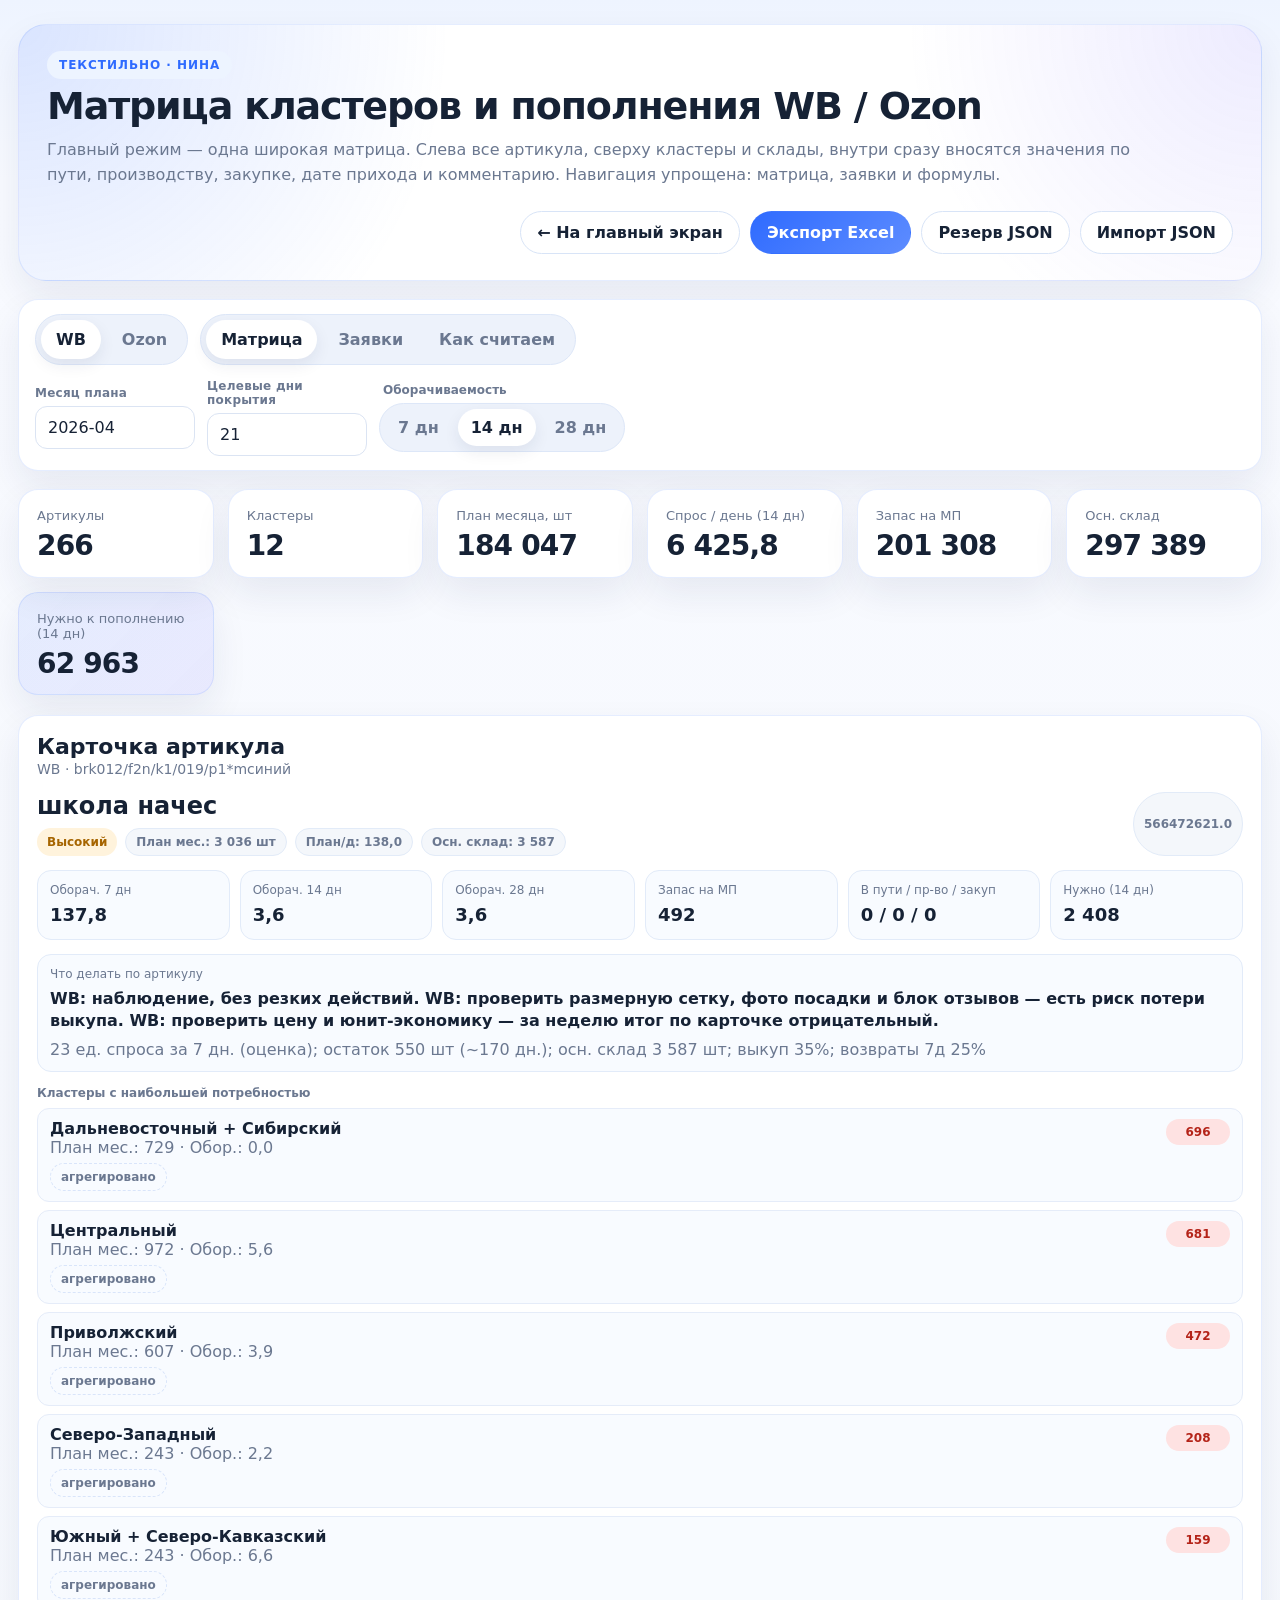
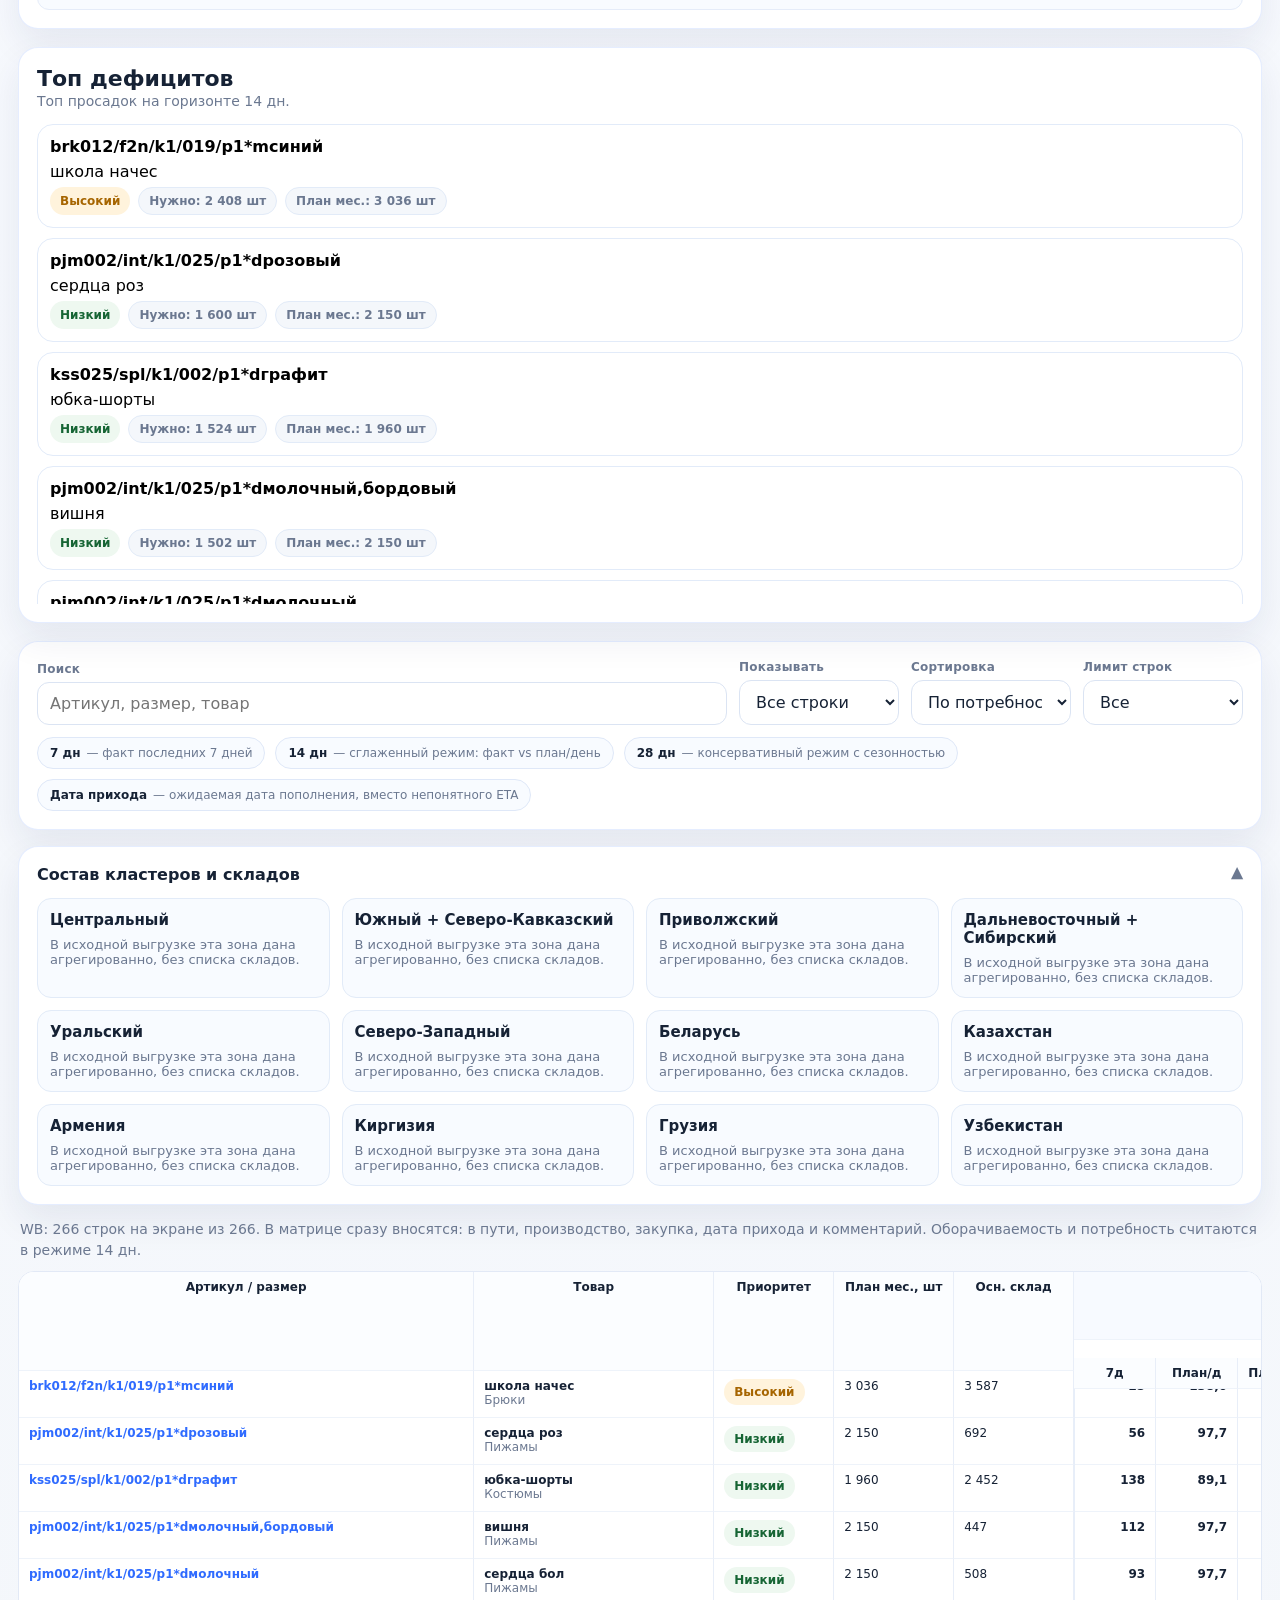
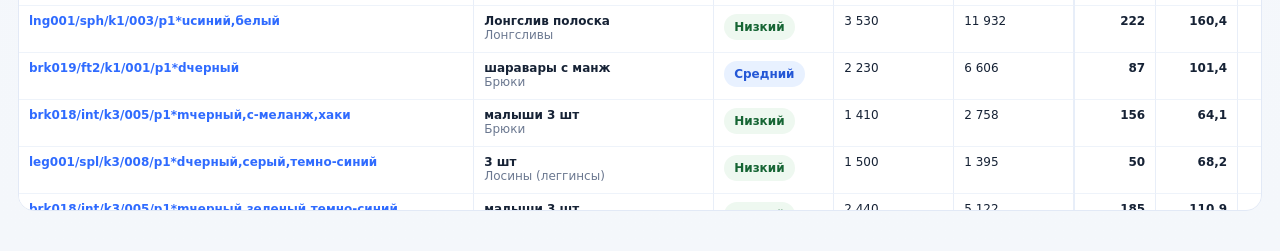
==== commit c8d21bd6: "Add files via upload" ====
--- a/nina.html
+++ b/nina.html
@@ -3,8 +3,8 @@
 <head>
   <meta charset="UTF-8" />
   <meta name="viewport" content="width=device-width, initial-scale=1.0" />
-  <title>Текстильно — Нина · кластеры WB / Ozon</title>
-  <meta name="description" content="Кластеры WB и Ozon для Нины: полноэкранная матрица по артикулам, запасам, производству, закупке, оборачиваемости и заказу товара." />
+  <title>Текстильно — Нина · матрица кластеров и пополнения</title>
+  <meta name="description" content="Полноэкранная матрица кластеров WB и Ozon для Нины: кластеры, склады, план месяца, оборачиваемость 7/14/28, запасы, производство, закупка и заявки." />
   <link rel="stylesheet" href="nina.css" />
   <script src="config.js"></script>
   <script defer src="nina.js"></script>
@@ -14,115 +14,110 @@
     <header class="hero">
       <div class="hero-copy">
         <span class="eyebrow">Текстильно · Нина</span>
-        <h1>Полноэкранная матрица кластеров WB / Ozon</h1>
-        <p>Слева — все артикула по размерам. Сверху — кластеры. Внутри — заказы 7 дней, план/день, запас, в пути, производство, закупка, покрытие 7 и 14 дней, а также рекомендуемая отгрузка.</p>
+        <h1>Матрица кластеров и пополнения WB / Ozon</h1>
+        <p>Главный режим — одна широкая матрица. Слева все артикула, сверху кластеры и склады, внутри сразу вносятся значения по пути, производству, закупке, дате прихода и комментарию. Навигация упрощена: матрица, заявки и формулы.</p>
       </div>
       <div class="hero-actions">
-        <a class="btn btn-ghost" href="index.html">← Вернуться в основной сайт</a>
-        <button class="btn btn-primary" id="exportAllBtn" type="button">Экспорт JSON</button>
+        <a class="btn btn-ghost" href="index.html">← На главный экран</a>
+        <button class="btn btn-primary" id="exportExcelBtn" type="button">Экспорт Excel</button>
+        <button class="btn btn-ghost" id="exportAllBtn" type="button">Резерв JSON</button>
         <label class="btn btn-ghost btn-file" for="importAllInput">Импорт JSON<input id="importAllInput" type="file" accept=".json" /></label>
       </div>
     </header>
 
-    <section class="control-bar">
-      <div class="segmented" id="platformToggle">
-        <button type="button" class="seg-btn active" data-platform="WB">WB</button>
-        <button type="button" class="seg-btn" data-platform="Ozon">Ozon</button>
+    <section class="nav-bar">
+      <div class="nav-left">
+        <div class="segmented" id="platformToggle">
+          <button type="button" class="seg-btn active" data-platform="WB">WB</button>
+          <button type="button" class="seg-btn" data-platform="Ozon">Ozon</button>
+        </div>
+        <div class="segmented" id="pageToggle">
+          <button type="button" class="seg-btn active" data-page="matrix">Матрица</button>
+          <button type="button" class="seg-btn" data-page="orders">Заявки</button>
+          <button type="button" class="seg-btn" data-page="formula">Как считаем</button>
+        </div>
       </div>
 
-      <div class="segmented" id="pageToggle">
-        <button type="button" class="seg-btn active" data-page="matrix">Матрица</button>
-        <button type="button" class="seg-btn" data-page="stock">Запасы и оборачиваемость</button>
-        <button type="button" class="seg-btn" data-page="orders">Заказ товара</button>
-        <button type="button" class="seg-btn" data-page="inputs">Внесение данных</button>
-        <button type="button" class="seg-btn" data-page="formula">Как считаем</button>
-      </div>
-
-      <div class="control-inline">
+      <div class="nav-right">
         <label class="field compact">
           <span>Месяц плана</span>
           <input id="reportMonthBadge" type="text" disabled />
         </label>
         <label class="field compact">
           <span>Целевые дни покрытия</span>
-          <input id="targetDaysInput" type="number" min="7" max="60" step="1" value="21" />
+          <input id="targetDaysInput" type="number" min="7" max="90" step="1" value="21" />
         </label>
+        <div class="mode-box">
+          <span class="mode-label">Оборачиваемость</span>
+          <div class="segmented segmented-small" id="turnoverToggle">
+            <button type="button" class="seg-btn active" data-turnover-mode="7">7 дн</button>
+            <button type="button" class="seg-btn" data-turnover-mode="14">14 дн</button>
+            <button type="button" class="seg-btn" data-turnover-mode="28">28 дн</button>
+          </div>
+        </div>
       </div>
     </section>
 
     <section class="cards">
-      <article class="card metric"><span>Артикулы</span><strong id="sumArticles">—</strong></article>
-      <article class="card metric"><span>Кластеры</span><strong id="sumClusters">—</strong></article>
-      <article class="card metric"><span>Спрос / день</span><strong id="sumDaily">—</strong></article>
-      <article class="card metric"><span>Запас в кластерах</span><strong id="sumStock">—</strong></article>
-      <article class="card metric"><span>Осн. склад</span><strong id="sumMainStock">—</strong></article>
-      <article class="card metric highlight"><span>Реком. отгрузка</span><strong id="sumNeed">—</strong></article>
+      <article class="card metric">
+        <span>Артикулы</span>
+        <strong id="sumArticles">—</strong>
+      </article>
+      <article class="card metric">
+        <span>Кластеры</span>
+        <strong id="sumClusters">—</strong>
+      </article>
+      <article class="card metric">
+        <span>План месяца, шт</span>
+        <strong id="sumPlanMonth">—</strong>
+      </article>
+      <article class="card metric">
+        <span id="sumDailyCaption">Спрос / день</span>
+        <strong id="sumDaily">—</strong>
+      </article>
+      <article class="card metric">
+        <span>Запас на МП</span>
+        <strong id="sumStock">—</strong>
+      </article>
+      <article class="card metric">
+        <span>Осн. склад</span>
+        <strong id="sumMainStock">—</strong>
+      </article>
+      <article class="card metric highlight">
+        <span id="sumNeedCaption">Нужно к пополнению</span>
+        <strong id="sumNeed">—</strong>
+      </article>
     </section>
 
     <main class="page-panels">
       <section class="page-panel active" id="page-matrix">
-        <div class="matrix-top-grid">
-          <div class="side-card wide-top-card">
-            <div class="side-head">
-              <h2>Карточка артикула</h2>
-              <p id="selectedSubtitle">Выбери артикул из матрицы ниже.</p>
+        <div class="top-strip">
+          <article class="panel selected-panel">
+            <div class="panel-head">
+              <div>
+                <h2>Карточка артикула</h2>
+                <p id="selectedSubtitle">Выбери артикул из матрицы ниже.</p>
+              </div>
             </div>
             <div id="selectedArticleCard" class="selected-card empty">Пока ничего не выбрано.</div>
-          </div>
-
-          <div class="side-card wide-top-card">
-            <div class="side-head">
-              <h2>Быстрое внесение данных</h2>
-              <p>Здесь Нина заносит в пути, производство, закупку и ручные корректировки.</p>
-            </div>
-            <form id="quickInputForm" class="stack-form">
-              <label class="field">
-                <span>Артикул</span>
-                <select id="quickArticleSelect"></select>
-              </label>
-              <label class="field">
-                <span>Кластер</span>
-                <select id="quickClusterSelect"></select>
-              </label>
-              <div class="field-grid field-grid-5">
-                <label class="field compact"><span>В пути</span><input id="quickTransitInput" type="number" min="0" step="1" /></label>
-                <label class="field compact"><span>Производство</span><input id="quickProductionInput" type="number" min="0" step="1" /></label>
-                <label class="field compact"><span>Закупка</span><input id="quickProcurementInput" type="number" min="0" step="1" /></label>
-                <label class="field compact"><span>Целевые дни</span><input id="quickTargetDaysInput" type="number" min="7" step="1" /></label>
-                <label class="field compact"><span>Коэф. сезона</span><input id="quickSeasonalityInput" type="number" min="0" step="0.1" /></label>
-              </div>
-              <label class="field">
-                <span>Комментарий</span>
-                <textarea id="quickCommentInput" rows="3" placeholder="Что уже в пути / кто взял в работу / где риск"></textarea>
-              </label>
-              <div class="form-actions">
-                <button class="btn btn-primary" type="submit">Сохранить данные</button>
-                <button class="btn btn-ghost" id="quickClearBtn" type="button">Очистить</button>
-              </div>
-            </form>
-          </div>
-
-          <div class="side-card wide-top-card">
-            <div class="side-head">
-              <h2>Топ дефицитов</h2>
-              <p>Клик по артикулу сразу откроет форму заказа.</p>
+          </article>
+
+          <article class="panel deficits-panel">
+            <div class="panel-head">
+              <div>
+                <h2>Топ дефицитов</h2>
+                <p id="topDeficitsCaption">Отдельно от дневных задач — чтобы сразу видеть провалы кластера.</p>
+              </div>
             </div>
             <div id="topDeficitsList" class="deficit-list"></div>
-          </div>
-        </div>
-
-        <div class="main-panel matrix-main-panel">
-          <div class="section-head matrix-headline">
-            <div>
-              <h2>Матрица по артикулам и кластерам</h2>
-              <p>Таблица на всю ширину: слева артикула, справа кластерный срез. Для WB склады в заголовке показываются как агрегированный кластер, если в исходной выгрузке нет разбивки по складам.</p>
-            </div>
-          </div>
-
+          </article>
+        </div>
+
+        <div class="panel toolbar-panel">
           <div class="toolbar">
             <label class="field search">
               <span>Поиск</span>
-              <input type="search" id="searchInput" placeholder="Артикул, размер или название" />
+              <input type="search" id="searchInput" placeholder="Артикул, размер, товар" />
             </label>
             <label class="field compact wide-control">
               <span>Показывать</span>
@@ -130,198 +125,171 @@
                 <option value="all">Все строки</option>
                 <option value="need">Только где есть потребность</option>
                 <option value="priority">Только критично / высокий</option>
-                <option value="manual">Только где есть ручные данные</option>
+                <option value="manual">Только где есть внесенные данные</option>
+              </select>
+            </label>
+            <label class="field compact wide-control">
+              <span>Сортировка</span>
+              <select id="sortSelect">
+                <option value="need">По потребности</option>
+                <option value="priority">По приоритету</option>
+                <option value="daily">По спросу / день</option>
+                <option value="month">По плану месяца</option>
+                <option value="article">По артикулу</option>
               </select>
             </label>
             <label class="field compact wide-control">
               <span>Лимит строк</span>
               <select id="rowLimitSelect">
-                <option value="50">50</option>
                 <option value="100">100</option>
                 <option value="250">250</option>
+                <option value="500">500</option>
                 <option value="9999" selected>Все</option>
               </select>
             </label>
-            <label class="field compact wide-control">
-              <span>Сортировка</span>
-              <select id="sortSelect">
-                <option value="need">По рекомендуемой отгрузке</option>
-                <option value="priority">По приоритету</option>
-                <option value="daily">По спросу / день</option>
-                <option value="article">По артикулу</option>
-              </select>
-            </label>
           </div>
 
           <div class="legend-bar">
-            <span class="legend-chip"><strong>Покр.7</strong> — покрытие по фактическому темпу 7 дней</span>
-            <span class="legend-chip"><strong>Покр.14</strong> — покрытие по сглаженному темпу с учётом сезонного плана</span>
-            <span class="legend-chip"><strong>Дата прихода</strong> — плановая дата поступления, раньше называлась ETA</span>
+            <span class="legend-chip"><strong>7 дн</strong> — факт последних 7 дней</span>
+            <span class="legend-chip"><strong>14 дн</strong> — сглаженный режим: факт vs план/день</span>
+            <span class="legend-chip"><strong>28 дн</strong> — консервативный режим с сезонностью</span>
+            <span class="legend-chip"><strong>Дата прихода</strong> — ожидаемая дата пополнения, вместо непонятного ETA</span>
           </div>
-
-          <div class="table-meta" id="matrixMeta">Загружаю матрицу…</div>
-          <div class="matrix-wrap full-width-matrix">
-            <table class="matrix-table">
-              <thead id="matrixHead"></thead>
-              <tbody id="matrixBody"></tbody>
-            </table>
-          </div>
+        </div>
+
+        <details class="panel cluster-guide-panel" open>
+          <summary>Состав кластеров и складов</summary>
+          <div id="clusterGuide" class="cluster-guide-grid"></div>
+        </details>
+
+        <div class="table-meta" id="matrixMeta">Загружаю матрицу…</div>
+        <div class="matrix-wrap" id="matrixWrap">
+          <table class="matrix-table">
+            <thead id="matrixHead"></thead>
+            <tbody id="matrixBody"></tbody>
+          </table>
         </div>
       </section>
 
-      <section class="page-panel" id="page-stock">
-        <div class="main-panel">
-          <div class="section-head">
-            <div>
-              <h2>Запасы / заказы / производство / оборачиваемость</h2>
-              <p>Плоская таблица по артикулам и кластерам. Тут же видно покрытие 7 и 14 дней.</p>
-            </div>
-            <div class="section-actions">
-              <button class="btn btn-ghost" id="exportStockBtn" type="button">Экспорт CSV</button>
-            </div>
-          </div>
-          <div class="list-wrap">
-            <table class="simple-table">
-              <thead>
-                <tr>
-                  <th>Артикул</th>
-                  <th>Товар</th>
-                  <th>Кластер</th>
-                  <th>Заказы 7д</th>
-                  <th>План/д</th>
-                  <th>Запас</th>
-                  <th>В пути</th>
-                  <th>Пр-во</th>
-                  <th>Закуп</th>
-                  <th>Покр.7</th>
-                  <th>Покр.14</th>
-                  <th>Нужно</th>
-                  <th>Осн. склад</th>
-                </tr>
-              </thead>
-              <tbody id="stockBody"></tbody>
-            </table>
-          </div>
-        </div>
-      </section>
-
       <section class="page-panel" id="page-orders">
-        <div class="main-panel">
-          <div class="section-head">
-            <div>
-              <h2>Заявка на товар</h2>
-              <p>Из дефицита сразу сделать заявку на отгрузку / производство / закупку.</p>
-            </div>
-            <div class="section-actions">
-              <button class="btn btn-ghost" id="exportOrdersBtn" type="button">Экспорт заявок CSV</button>
-            </div>
-          </div>
-          <form id="orderForm" class="order-form">
-            <label class="field">
-              <span>Артикул</span>
-              <select id="orderArticleSelect"></select>
-            </label>
-            <label class="field">
-              <span>Кластер</span>
-              <select id="orderClusterSelect"></select>
-            </label>
-            <label class="field compact">
-              <span>Реком.</span>
-              <input id="orderRecommendedInput" type="number" disabled />
-            </label>
-            <label class="field compact">
-              <span>Заказать</span>
-              <input id="orderQtyInput" type="number" min="0" step="1" />
-            </label>
-            <label class="field compact">
-              <span>Источник</span>
-              <select id="orderSourceSelect">
-                <option value="main-stock">Осн. склад</option>
-                <option value="production">Производство</option>
-                <option value="procurement">Закупка</option>
-                <option value="mix">Комбинированно</option>
-              </select>
-            </label>
-            <label class="field compact">
-              <span>Приоритет</span>
-              <select id="orderPrioritySelect">
-                <option value="critical">Критично</option>
-                <option value="high">Высокий</option>
-                <option value="medium">Средний</option>
-                <option value="low">Низкий</option>
-              </select>
-            </label>
-            <label class="field compact">
-              <span>Дата прихода</span>
-              <input id="orderEtaInput" type="date" />
-            </label>
-            <label class="field">
-              <span>Комментарий</span>
-              <textarea id="orderCommentInput" rows="3" placeholder="Откуда закрываем, кто ответственный, есть ли риск"></textarea>
-            </label>
-            <div class="form-actions">
-              <button class="btn btn-primary" type="submit">Сохранить заявку</button>
-              <button class="btn btn-ghost" id="resetOrderBtn" type="button">Очистить форму</button>
-            </div>
-          </form>
-          <div class="list-wrap">
-            <table class="simple-table">
-              <thead>
-                <tr><th>Дата</th><th>Платформа</th><th>Артикул</th><th>Кластер</th><th>Кол-во</th><th>Источник</th><th>Дата прихода</th><th>Комментарий</th></tr>
-              </thead>
-              <tbody id="ordersBody"></tbody>
-            </table>
-          </div>
-        </div>
-      </section>
-
-      <section class="page-panel" id="page-inputs">
-        <div class="main-panel">
-          <div class="section-head">
-            <div>
-              <h2>Внесенные данные</h2>
-              <p>Журнал ручных данных по кластерам: в пути, производство, закупка и сезонные корректировки.</p>
-            </div>
-            <div class="section-actions">
-              <button class="btn btn-ghost" id="exportInputsBtn" type="button">Экспорт данных CSV</button>
-            </div>
-          </div>
-          <div class="list-wrap">
-            <table class="simple-table">
-              <thead>
-                <tr><th>Платформа</th><th>Артикул</th><th>Кластер</th><th>В пути</th><th>Пр-во</th><th>Закупка</th><th>Целевые дни</th><th>Коэф. сезона</th><th>Комментарий</th></tr>
-              </thead>
-              <tbody id="inputsBody"></tbody>
-            </table>
-          </div>
+        <div class="orders-layout">
+          <article class="panel order-form-panel">
+            <div class="panel-head">
+              <div>
+                <h2>Заявка на товар</h2>
+                <p>Открывается из матрицы по кнопке «В заявку» или заполняется руками. Подходит для Вартана и контроля пополнений.</p>
+              </div>
+            </div>
+            <form id="orderForm" class="stack-form">
+              <div class="field-grid field-grid-4">
+                <label class="field">
+                  <span>Артикул</span>
+                  <select id="orderArticleSelect"></select>
+                </label>
+                <label class="field">
+                  <span>Кластер</span>
+                  <select id="orderClusterSelect"></select>
+                </label>
+                <label class="field compact">
+                  <span>Реком.</span>
+                  <input id="orderRecommendedInput" type="number" disabled />
+                </label>
+                <label class="field compact">
+                  <span>Заказать</span>
+                  <input id="orderQtyInput" type="number" min="0" step="1" />
+                </label>
+              </div>
+
+              <div class="field-grid field-grid-4">
+                <label class="field compact">
+                  <span>Источник</span>
+                  <select id="orderSourceSelect">
+                    <option value="main-stock">Осн. склад</option>
+                    <option value="production">Производство</option>
+                    <option value="procurement">Закупка</option>
+                    <option value="mix">Комбинированно</option>
+                  </select>
+                </label>
+                <label class="field compact">
+                  <span>Приоритет</span>
+                  <select id="orderPrioritySelect">
+                    <option value="critical">Критично</option>
+                    <option value="high">Высокий</option>
+                    <option value="medium">Средний</option>
+                    <option value="low">Низкий</option>
+                  </select>
+                </label>
+                <label class="field compact">
+                  <span>Дата прихода</span>
+                  <input id="orderEtaInput" type="date" />
+                </label>
+                <label class="field">
+                  <span>Комментарий</span>
+                  <input id="orderCommentInput" type="text" placeholder="Кто делает, где риск, откуда закрываем" />
+                </label>
+              </div>
+
+              <div class="form-actions">
+                <button class="btn btn-primary" type="submit">Сохранить заявку</button>
+                <button class="btn btn-ghost" id="resetOrderBtn" type="button">Очистить</button>
+              </div>
+            </form>
+          </article>
+
+          <article class="panel order-table-panel">
+            <div class="panel-head">
+              <div>
+                <h2>Журнал заявок</h2>
+                <p>Этот журнал тоже уходит в Excel-выгрузку. Вартан сможет читать всё в одном файле.</p>
+              </div>
+            </div>
+            <div class="list-wrap">
+              <table class="simple-table">
+                <thead>
+                  <tr>
+                    <th>Дата</th>
+                    <th>Платформа</th>
+                    <th>Артикул</th>
+                    <th>Кластер</th>
+                    <th>Кол-во</th>
+                    <th>Источник</th>
+                    <th>Дата прихода</th>
+                    <th>Комментарий</th>
+                  </tr>
+                </thead>
+                <tbody id="ordersBody"></tbody>
+              </table>
+            </div>
+          </article>
         </div>
       </section>
 
       <section class="page-panel" id="page-formula">
         <div class="formula-grid">
           <article class="formula-card">
-            <h2>Как считаем потребность</h2>
+            <h2>Как считаем 7 / 14 / 28 дней</h2>
+            <ul>
+              <li><strong>7 дн</strong> — оборачиваемость по фактическому среднему последних 7 дней.</li>
+              <li><strong>14 дн</strong> — сглаженный режим: берем максимум между фактом 7 дней и планом дня по месяцу.</li>
+              <li><strong>28 дн</strong> — стратегический режим: берем максимум между фактом и планом дня с учетом сезонности.</li>
+            </ul>
+            <p>Переключатель сверху меняет не только показатель оборачиваемости, но и расчет потребности к пополнению.</p>
+          </article>
+
+          <article class="formula-card">
+            <h2>Формула потребности</h2>
             <ol>
-              <li><strong>Доля кластера</strong> = заказы 7д кластера / заказы 7д артикула.</li>
-              <li><strong>Сезонный план / день</strong> = план дня текущего месяца × доля кластера.</li>
-              <li><strong>Спрос / день для расчёта</strong> = максимум из фактического среднего дня и сезонного плана.</li>
-              <li><strong>Доступно</strong> = запас в кластере + в пути + производство + закупка.</li>
-              <li><strong>Реком. отгрузка</strong> = max(0, спрос/день × целевые дни − доступно).</li>
+              <li><strong>План месяца, шт</strong> = план/день × рабочие дни месяца.</li>
+              <li><strong>Доступно</strong> = запас на МП + в пути + производство + закупка.</li>
+              <li><strong>Потребность</strong> = max(0, спрос на выбранном горизонте × целевые дни − доступно).</li>
             </ol>
-          </article>
-          <article class="formula-card">
-            <h2>Что значит Покр.7 и Покр.14</h2>
-            <p><strong>Покр.7</strong> показывает, на сколько дней хватит доступного товара по фактическому темпу последних 7 дней.</p>
-            <p><strong>Покр.14</strong> — более строгий показатель: он считает покрытие по сглаженному темпу с сезонным планом, чтобы не недооценивать пики спроса.</p>
-            <p>Если нужно, в форме можно задать <strong>коэффициент сезона</strong> и пересчитать товар вручную.</p>
-          </article>
-          <article class="formula-card">
-            <h2>Логика работы Нины</h2>
-            <ul>
-              <li>Смотреть матрицу без лимита или фильтр «Только где есть потребность».</li>
-              <li>Сначала обновить в пути / производство / закупку, потом принимать решение по отгрузке.</li>
-              <li>В заявку заносить <strong>дату прихода</strong>, а не абстрактный ETA.</li>
-            </ul>
+            <p>Сезонность заложена через план месяца. Поэтому в режиме 28 дней матрица ведет себя осторожнее и раньше показывает дефицит.</p>
+          </article>
+
+          <article class="formula-card wide">
+            <h2>Какие склады входят в кластеры</h2>
+            <p>Ниже показываем именно то, что пришло в исходных выгрузках. Если по WB склад не назван, значит в источнике строка была агрегирована только на уровне кластера.</p>
+            <div id="formulaClusters" class="cluster-guide-grid"></div>
           </article>
         </div>
       </section>
--- a/nina.css
+++ b/nina.css
@@ -1,7 +1,7 @@
 :root {
   --bg: #f4f7fb;
   --panel: #ffffff;
-  --line: rgba(47,107,255,.12);
+  --line: rgba(47, 107, 255, .12);
   --line-strong: #d8e4f7;
   --text: #162235;
   --muted: #6b7890;
@@ -19,13 +19,22 @@
   --radius-md: 16px;
   --radius-sm: 12px;
   --font: Inter, ui-sans-serif, system-ui, -apple-system, BlinkMacSystemFont, "Segoe UI", sans-serif;
+  --w-art: 220px;
+  --w-name: 240px;
+  --w-pri: 120px;
+  --w-plan: 120px;
+  --w-main: 120px;
+  --left-2: calc(var(--w-art));
+  --left-3: calc(var(--w-art) + var(--w-name));
+  --left-4: calc(var(--w-art) + var(--w-name) + var(--w-pri));
+  --left-5: calc(var(--w-art) + var(--w-name) + var(--w-pri) + var(--w-plan));
 }
 
 * { box-sizing: border-box; }
 html, body { margin: 0; padding: 0; }
 body {
   min-height: 100vh;
-  background: linear-gradient(180deg, #eef4ff 0%, #f8faff 160px, var(--bg) 100%);
+  background: linear-gradient(180deg, #eef4ff 0%, #f8faff 180px, var(--bg) 100%);
   color: var(--text);
   font-family: var(--font);
 }
@@ -33,20 +42,20 @@
 a { color: inherit; text-decoration: none; }
 
 .nina-page {
-  max-width: 2240px;
+  max-width: 2480px;
   margin: 0 auto;
-  padding: 26px 20px 40px;
+  padding: 24px 18px 40px;
 }
 
 .hero,
-.control-bar,
+.nav-bar,
 .card,
-.main-panel,
-.side-card,
+.panel,
 .formula-card {
   background: var(--panel);
   border: 1px solid var(--line);
   box-shadow: var(--shadow);
+  border-radius: var(--radius-lg);
 }
 
 .hero {
@@ -54,15 +63,26 @@
   justify-content: space-between;
   gap: 24px;
   align-items: flex-start;
+  padding: 26px 28px;
   border-radius: var(--radius-xl);
-  padding: 26px 28px;
   background:
-    radial-gradient(circle at top left, rgba(47,107,255,.18), transparent 34%),
-    radial-gradient(circle at top right, rgba(109,94,252,.12), transparent 28%),
+    radial-gradient(circle at top left, rgba(47, 107, 255, .18), transparent 34%),
+    radial-gradient(circle at top right, rgba(109, 94, 252, .12), transparent 28%),
     #fff;
 }
-.hero-copy h1 { margin: 6px 0 10px; font-size: 36px; line-height: 1.06; letter-spacing: -.03em; }
-.hero-copy p { margin: 0; max-width: 1080px; color: var(--muted); font-size: 16px; line-height: 1.55; }
+.hero-copy h1 {
+  margin: 8px 0 10px;
+  font-size: 38px;
+  line-height: 1.05;
+  letter-spacing: -.03em;
+}
+.hero-copy p {
+  margin: 0;
+  max-width: 1100px;
+  color: var(--muted);
+  font-size: 16px;
+  line-height: 1.58;
+}
 .eyebrow {
   display: inline-flex;
   align-items: center;
@@ -75,7 +95,12 @@
   letter-spacing: .08em;
   text-transform: uppercase;
 }
-.hero-actions { display: flex; gap: 12px; flex-wrap: wrap; justify-content: flex-end; }
+.hero-actions {
+  display: flex;
+  gap: 10px;
+  flex-wrap: wrap;
+  justify-content: flex-end;
+}
 
 .btn {
   border: 1px solid var(--line-strong);
@@ -86,22 +111,28 @@
   font-weight: 700;
   cursor: pointer;
   transition: .15s ease;
+  white-space: nowrap;
 }
 .btn:hover { transform: translateY(-1px); box-shadow: 0 10px 22px rgba(20, 40, 90, .08); }
 .btn-primary { background: linear-gradient(135deg, var(--blue), #5d8cff); color: #fff; border-color: transparent; }
 .btn-ghost { background: #fff; }
 .btn-file input { display: none; }
 
-.control-bar {
+.nav-bar {
   margin-top: 18px;
   display: flex;
-  gap: 16px;
+  gap: 14px;
+  justify-content: space-between;
   align-items: center;
-  justify-content: space-between;
-  border-radius: var(--radius-lg);
   padding: 14px 16px;
-  backdrop-filter: blur(14px);
-}
+}
+.nav-left, .nav-right {
+  display: flex;
+  gap: 12px;
+  align-items: center;
+  flex-wrap: wrap;
+}
+
 .segmented {
   display: inline-flex;
   gap: 6px;
@@ -111,6 +142,7 @@
   padding: 5px;
   flex-wrap: wrap;
 }
+.segmented-small .seg-btn { padding: 9px 13px; }
 .seg-btn {
   border: none;
   background: transparent;
@@ -119,65 +151,25 @@
   cursor: pointer;
   color: var(--muted);
   font-weight: 700;
-}
-.seg-btn.active { background: #fff; color: var(--text); box-shadow: 0 6px 16px rgba(24,39,75,.08); }
-.control-inline { display: flex; gap: 12px; align-items: flex-end; flex-wrap: wrap; }
-
-.cards {
-  margin-top: 18px;
-  display: grid;
-  grid-template-columns: repeat(6, minmax(0,1fr));
-  gap: 14px;
-}
-.card {
-  border-radius: var(--radius-lg);
-}
-.metric { padding: 18px 18px 16px; }
-.metric span { display: block; color: var(--muted); font-size: 13px; margin-bottom: 8px; }
-.metric strong { display: block; font-size: 28px; line-height: 1.05; letter-spacing: -.03em; }
-.metric.highlight { background: linear-gradient(135deg, rgba(47,107,255,.09), rgba(109,94,252,.10)); }
-
-.page-panels { margin-top: 20px; }
-.page-panel { display: none; }
-.page-panel.active { display: block; }
-
-.matrix-top-grid {
-  display: grid;
-  grid-template-columns: 1.2fr 1fr 0.9fr;
-  gap: 18px;
-  margin-bottom: 18px;
-}
-.wide-top-card { padding: 18px; border-radius: var(--radius-lg); }
-.main-panel,
-.side-card,
-.formula-card { border-radius: var(--radius-lg); }
-.main-panel { padding: 18px; }
-.orders-grid { display: grid; grid-template-columns: 1fr; gap: 18px; }
-.section-head,
-.side-head {
-  display: flex;
-  align-items: flex-start;
-  justify-content: space-between;
-  gap: 14px;
-  margin-bottom: 14px;
-}
-.side-head { flex-direction: column; align-items: flex-start; gap: 4px; }
-.section-head h2,
-.side-head h2,
-.formula-card h2 { margin: 0; font-size: 22px; }
-.section-head p,
-.side-head p,
-.table-meta { margin: 0; color: var(--muted); font-size: 14px; line-height: 1.45; }
-.section-actions { display: flex; gap: 10px; flex-wrap: wrap; }
-.matrix-headline { margin-bottom: 12px; }
-
-.toolbar {
-  display: flex;
-  gap: 12px;
-  flex-wrap: wrap;
-  align-items: flex-end;
-  margin-bottom: 12px;
-}
+  transition: .15s ease;
+}
+.seg-btn.active {
+  background: #fff;
+  color: var(--text);
+  box-shadow: 0 6px 16px rgba(24, 39, 75, .08);
+}
+.mode-box {
+  display: flex;
+  flex-direction: column;
+  gap: 6px;
+}
+.mode-label {
+  font-size: 12px;
+  font-weight: 700;
+  color: var(--muted);
+  padding-left: 4px;
+}
+
 .field {
   display: flex;
   flex-direction: column;
@@ -203,20 +195,207 @@
 }
 .field input:focus,
 .field select:focus,
-.field textarea:focus { border-color: rgba(47,107,255,.42); box-shadow: 0 0 0 4px rgba(47,107,255,.10); }
-.field.compact { width: 150px; }
-.field.search { flex: 1 1 420px; }
-.wide-control { width: 190px; }
-.field-grid { display: grid; grid-template-columns: repeat(2, minmax(0,1fr)); gap: 10px; }
-.field-grid-5 { grid-template-columns: repeat(5, minmax(0,1fr)); }
-.stack-form { display: flex; flex-direction: column; gap: 12px; }
-.form-actions { display: flex; gap: 10px; flex-wrap: wrap; }
-
+.field textarea:focus {
+  border-color: rgba(47, 107, 255, .42);
+  box-shadow: 0 0 0 4px rgba(47, 107, 255, .10);
+}
+.field.compact { width: 160px; }
+.field.search { flex: 1 1 460px; }
+.wide-control { width: 210px; }
+
+.cards {
+  margin-top: 18px;
+  display: grid;
+  grid-template-columns: repeat(auto-fit, minmax(180px, 1fr));
+  gap: 14px;
+}
+.card { padding: 18px 18px 16px; }
+.metric span {
+  display: block;
+  color: var(--muted);
+  font-size: 13px;
+  margin-bottom: 8px;
+}
+.metric strong {
+  display: block;
+  font-size: 28px;
+  line-height: 1.05;
+  letter-spacing: -.03em;
+}
+.metric.highlight {
+  background: linear-gradient(135deg, rgba(47, 107, 255, .09), rgba(109, 94, 252, .10));
+}
+
+.page-panels { margin-top: 20px; }
+.page-panel { display: none; }
+.page-panel.active { display: block; }
+
+.top-strip {
+  display: grid;
+  grid-template-columns: 1.3fr .9fr;
+  gap: 18px;
+  margin-bottom: 18px;
+}
+
+.panel {
+  padding: 18px;
+}
+.panel-head {
+  display: flex;
+  justify-content: space-between;
+  gap: 12px;
+  align-items: flex-start;
+  margin-bottom: 12px;
+}
+.panel-head h2,
+.formula-card h2 {
+  margin: 0;
+  font-size: 22px;
+}
+.panel-head p,
+.formula-card p,
+.table-meta {
+  margin: 0;
+  color: var(--muted);
+  font-size: 14px;
+  line-height: 1.5;
+}
+
+.selected-card.empty {
+  color: var(--muted);
+  border: 1px dashed #dfe8f8;
+  border-radius: 16px;
+  padding: 18px;
+}
+.selected-card {
+  display: grid;
+  gap: 14px;
+}
+.article-head {
+  display: flex;
+  justify-content: space-between;
+  gap: 12px;
+  flex-wrap: wrap;
+}
+.article-head h3 {
+  margin: 0 0 8px;
+  font-size: 24px;
+}
+.article-meta {
+  display: flex;
+  gap: 8px;
+  flex-wrap: wrap;
+}
+.article-summary {
+  display: grid;
+  grid-template-columns: repeat(auto-fit, minmax(150px, 1fr));
+  gap: 10px;
+}
+.summary-block {
+  background: #f8fbff;
+  border: 1px solid #e2ebf9;
+  border-radius: 14px;
+  padding: 12px;
+}
+.summary-block span {
+  display: block;
+  color: var(--muted);
+  font-size: 12px;
+  margin-bottom: 7px;
+}
+.summary-block strong {
+  font-size: 18px;
+  line-height: 1.25;
+}
+.cluster-mini-list {
+  display: grid;
+  gap: 8px;
+}
+.cluster-mini-item {
+  display: flex;
+  justify-content: space-between;
+  gap: 10px;
+  padding: 10px 12px;
+  border-radius: 12px;
+  background: #f8fbff;
+  border: 1px solid #e5ecf9;
+}
+.cluster-mini-warehouses {
+  margin-top: 6px;
+  display: flex;
+  gap: 6px;
+  flex-wrap: wrap;
+}
+
+.deficit-list {
+  display: grid;
+  gap: 10px;
+  max-height: 480px;
+  overflow: auto;
+}
+.deficit-item {
+  width: 100%;
+  border: 1px solid #e2ebf9;
+  border-radius: 16px;
+  background: #fff;
+  padding: 12px;
+  text-align: left;
+  cursor: pointer;
+  display: grid;
+  gap: 6px;
+}
+.deficit-item:hover {
+  border-color: #c8d8f8;
+  box-shadow: 0 10px 18px rgba(20, 40, 90, .06);
+}
+.deficit-meta {
+  display: flex;
+  gap: 8px;
+  flex-wrap: wrap;
+}
+
+.priority-pill,
+.tag-pill,
+.need-pill,
+.need-chip,
+.warehouse-chip,
+.warehouse-note {
+  display: inline-flex;
+  align-items: center;
+  border-radius: 999px;
+  padding: 6px 10px;
+  font-size: 12px;
+  font-weight: 700;
+}
+.priority-pill.priority-critical { background: var(--red-soft); color: var(--red); }
+.priority-pill.priority-high { background: var(--amber-soft); color: var(--amber); }
+.priority-pill.priority-medium { background: #e8f1ff; color: #2457d6; }
+.priority-pill.priority-low { background: #eef8f0; color: var(--green); }
+.tag-pill,
+.warehouse-chip { background: #f4f7fb; color: var(--muted); border: 1px solid #e2ebf8; }
+.warehouse-note { background: #f8fbff; color: var(--muted); border: 1px dashed #d9e5fa; }
+.need-pill,
+.need-chip {
+  justify-content: center;
+  min-width: 64px;
+  border: none;
+}
+.need-high { background: #fee2e2; color: #b42318; }
+.need-mid { background: #fff4d8; color: #a66500; }
+.need-zero { background: #ecfdf3; color: #166534; }
+
+.toolbar-panel { margin-bottom: 16px; }
+.toolbar {
+  display: flex;
+  gap: 12px;
+  flex-wrap: wrap;
+  align-items: flex-end;
+}
 .legend-bar {
   display: flex;
   flex-wrap: wrap;
   gap: 10px;
-  margin-bottom: 12px;
+  margin-top: 12px;
 }
 .legend-chip {
   display: inline-flex;
@@ -231,17 +410,57 @@
 }
 .legend-chip strong { color: var(--text); }
 
+.cluster-guide-panel {
+  margin-bottom: 14px;
+}
+.cluster-guide-panel summary {
+  cursor: pointer;
+  font-weight: 700;
+  list-style: none;
+}
+.cluster-guide-panel summary::-webkit-details-marker { display: none; }
+.cluster-guide-panel summary::after {
+  content: "▼";
+  float: right;
+  color: var(--muted);
+  transition: transform .15s ease;
+}
+.cluster-guide-panel[open] summary::after { transform: rotate(180deg); }
+.cluster-guide-grid {
+  margin-top: 14px;
+  display: grid;
+  grid-template-columns: repeat(auto-fit, minmax(240px, 1fr));
+  gap: 12px;
+}
+.cluster-guide-card {
+  border: 1px solid #e2ebf8;
+  background: #f8fbff;
+  border-radius: 14px;
+  padding: 12px;
+}
+.cluster-guide-card strong {
+  display: block;
+  margin-bottom: 8px;
+  font-size: 15px;
+}
+.cluster-guide-card .muted { display: block; font-size: 13px; }
+
+.table-meta {
+  margin-bottom: 10px;
+  padding-left: 2px;
+}
+
 .matrix-wrap {
   overflow: auto;
   border: 1px solid #e2e9f6;
   border-radius: 16px;
   background: #fff;
-}
-.full-width-matrix { max-height: calc(100vh - 280px); }
+  max-height: calc(100vh - 360px);
+}
 .matrix-table {
   border-collapse: separate;
   border-spacing: 0;
-  min-width: 2200px;
+  min-width: 3000px;
   width: max-content;
 }
 .matrix-table th,
@@ -251,205 +470,261 @@
   border-bottom: 1px solid #eef3fa;
   font-size: 12px;
   vertical-align: top;
+  background: #fff;
 }
 .matrix-table thead th {
   position: sticky;
-  z-index: 2;
+  top: 0;
+  z-index: 3;
   background: #fbfdff;
   text-align: center;
   white-space: nowrap;
 }
 .matrix-table thead tr:first-child th {
   top: 0;
-  background: #f2f6ff;
-  font-weight: 800;
+  z-index: 4;
 }
 .matrix-table thead tr:nth-child(2) th {
-  top: 68px;
-  background: #fbfdff;
-  color: var(--muted);
+  top: 86px;
+}
+.matrix-table tbody tr:hover td {
+  background: #fcfdff;
+}
+.group-head {
+  background: #f7faff !important;
   font-size: 11px;
-}
-.matrix-table tbody tr:hover td { background: #fbfdff; }
-
-.matrix-table .sticky-col,
-.matrix-table .sticky-col-2,
-.matrix-table .sticky-col-3,
-.matrix-table .sticky-col-4 { background: #fff; z-index: 3; }
-.matrix-table .sticky-col { position: sticky; left: 0; }
-.matrix-table .sticky-col-2 { position: sticky; left: 210px; }
-.matrix-table .sticky-col-3 { position: sticky; left: 510px; }
-.matrix-table .sticky-col-4 { position: sticky; left: 620px; }
-.matrix-table tbody tr:hover .sticky-col,
-.matrix-table tbody tr:hover .sticky-col-2,
-.matrix-table tbody tr:hover .sticky-col-3,
-.matrix-table tbody tr:hover .sticky-col-4 { background: #fbfdff; }
-
-.col-article { width: 210px; min-width: 210px; max-width: 210px; }
-.col-name { width: 300px; min-width: 300px; max-width: 300px; }
-.col-priority { width: 110px; min-width: 110px; max-width: 110px; text-align: center; }
-.col-main { width: 110px; min-width: 110px; text-align: right; }
-.metric-col { width: 84px; min-width: 84px; text-align: right; }
-.cluster-head {
-  display: flex;
-  flex-direction: column;
-  gap: 6px;
-  min-height: 50px;
-  align-items: flex-start;
-  text-align: left;
-}
-.cluster-title { font-size: 12px; font-weight: 800; color: var(--text); }
-.warehouse-list {
-  display: flex;
-  gap: 6px;
-  flex-wrap: nowrap;
-  overflow: hidden;
-  max-width: 100%;
-}
-.warehouse-chip {
-  display: inline-flex;
-  align-items: center;
-  padding: 3px 8px;
-  border-radius: 999px;
-  background: #edf3ff;
-  color: #3356aa;
-  font-size: 10px;
-  font-weight: 700;
-}
-.warehouse-note {
-  display: inline-flex;
-  align-items: center;
-  padding: 3px 8px;
-  border-radius: 999px;
-  background: #f6f7fb;
-  color: var(--muted);
-  font-size: 10px;
-  font-weight: 700;
-}
-
-.priority-pill,
-.need-pill,
-.tag-pill {
-  display: inline-flex;
-  align-items: center;
-  justify-content: center;
-  border-radius: 999px;
-  padding: 4px 8px;
-  font-size: 11px;
-  font-weight: 700;
-}
-.priority-critical { background: #ffe0e0; color: #9f1239; }
-.priority-high { background: #ffe8cf; color: #b45309; }
-.priority-medium { background: #fff4d6; color: #8a6a00; }
-.priority-low { background: #ebf7ef; color: #166534; }
-.need-zero { color: #94a3b8; background: #f8fafc; }
-.need-mid { background: #fff4d6; color: #8a6a00; }
-.need-high { background: #ffe0e0; color: #9f1239; }
-
+  color: var(--muted);
+  text-transform: uppercase;
+  letter-spacing: .05em;
+}
+.cluster-group {
+  min-width: 480px;
+}
+.metric-col {
+  min-width: 82px;
+  text-align: right;
+}
+.metric-col.col-comment,
+.metric-col.col-order { text-align: center; }
+.col-article {
+  min-width: var(--w-art);
+  width: var(--w-art);
+}
+.col-name {
+  min-width: var(--w-name);
+  width: var(--w-name);
+}
+.col-priority {
+  min-width: var(--w-pri);
+  width: var(--w-pri);
+}
+.col-planmonth {
+  min-width: var(--w-plan);
+  width: var(--w-plan);
+}
+.col-main {
+  min-width: var(--w-main);
+  width: var(--w-main);
+}
+.sticky-col,
+.sticky-col-2,
+.sticky-col-3,
+.sticky-col-4,
+.sticky-col-5 {
+  position: sticky;
+  left: 0;
+  z-index: 2;
+  background: #fff !important;
+}
+.sticky-col-2 { left: var(--left-2); }
+.sticky-col-3 { left: var(--left-3); }
+.sticky-col-4 { left: var(--left-4); }
+.sticky-col-5 { left: var(--left-5); }
+.matrix-table thead .sticky-col,
+.matrix-table thead .sticky-col-2,
+.matrix-table thead .sticky-col-3,
+.matrix-table thead .sticky-col-4,
+.matrix-table thead .sticky-col-5 {
+  z-index: 5;
+  background: #fbfdff !important;
+}
+.matrix-table tbody .sticky-col,
+.matrix-table tbody .sticky-col-2,
+.matrix-table tbody .sticky-col-3,
+.matrix-table tbody .sticky-col-4,
+.matrix-table tbody .sticky-col-5 {
+  box-shadow: 1px 0 0 #e7eef9;
+}
 .article-link {
-  font-weight: 700;
-  cursor: pointer;
   border: none;
   background: none;
+  color: var(--blue);
+  font-weight: 700;
+  cursor: pointer;
   padding: 0;
-  color: inherit;
   text-align: left;
 }
-.article-link:hover { color: var(--blue); }
-.muted { color: var(--muted); font-size: 12px; }
-
-.selected-card.empty { color: var(--muted); }
-.selected-card { display: flex; flex-direction: column; gap: 14px; }
-.article-summary { display: grid; grid-template-columns: repeat(3, minmax(0,1fr)); gap: 10px; }
-.summary-block {
+.muted { color: var(--muted); }
+
+.cluster-head {
+  display: grid;
+  gap: 8px;
+  min-width: 360px;
+}
+.cluster-title {
+  font-size: 13px;
+  font-weight: 800;
+  color: var(--text);
+}
+.warehouse-list {
+  display: flex;
+  gap: 6px;
+  flex-wrap: wrap;
+  justify-content: center;
+}
+
+.inline-input,
+.inline-date,
+.inline-text {
+  width: 100%;
+  min-width: 64px;
+  border: 1px solid #d9e4f5;
+  border-radius: 10px;
+  padding: 6px 7px;
+  background: #fff;
+  font-size: 12px;
+}
+.inline-input { text-align: right; }
+.inline-date { min-width: 120px; }
+.inline-text { min-width: 150px; }
+.inline-input:focus,
+.inline-date:focus,
+.inline-text:focus {
+  outline: none;
+  border-color: rgba(47, 107, 255, .42);
+  box-shadow: 0 0 0 3px rgba(47, 107, 255, .10);
+}
+.inline-filled {
+  background: #f7fbff;
+  border-color: #bfd3ff;
+}
+.order-btn {
+  border: 1px solid #d8e4f7;
+  background: #fff;
+  border-radius: 10px;
+  padding: 6px 10px;
+  cursor: pointer;
+  font-size: 12px;
+  font-weight: 700;
+  color: var(--blue);
+}
+.total-cell {
+  font-weight: 700;
+  background: #fafcff;
+}
+.num { text-align: right; }
+
+.orders-layout {
+  display: grid;
+  grid-template-columns: .95fr 1.35fr;
+  gap: 18px;
+}
+.field-grid {
+  display: grid;
+  gap: 10px;
+}
+.field-grid-4 { grid-template-columns: repeat(4, minmax(0, 1fr)); }
+.stack-form {
+  display: flex;
+  flex-direction: column;
+  gap: 12px;
+}
+.form-actions {
+  display: flex;
+  gap: 10px;
+  flex-wrap: wrap;
+}
+.list-wrap {
+  overflow: auto;
+  border: 1px solid #e2e9f6;
+  border-radius: 16px;
+  background: #fff;
+}
+.simple-table {
+  width: 100%;
+  border-collapse: collapse;
+}
+.simple-table th,
+.simple-table td {
+  padding: 10px 12px;
+  border-bottom: 1px solid #eef3fa;
+  font-size: 13px;
+  vertical-align: top;
+}
+.simple-table thead th {
   background: #f8fbff;
-  border: 1px solid #e5eefb;
-  border-radius: 14px;
-  padding: 12px;
-}
-.summary-block span { display: block; font-size: 11px; color: var(--muted); margin-bottom: 4px; }
-.summary-block strong { display: block; font-size: 20px; }
-.cluster-mini-list { display: flex; flex-direction: column; gap: 8px; }
-.cluster-mini-item {
-  display: flex;
-  justify-content: space-between;
-  gap: 10px;
-  align-items: flex-start;
-  padding: 10px 12px;
-  border: 1px solid #e8eef8;
-  border-radius: 12px;
-  background: #fff;
-}
-
-.order-form {
-  display: grid;
-  grid-template-columns: repeat(4, minmax(0,1fr));
-  gap: 12px;
-  margin-bottom: 18px;
-}
-.order-form .field:last-of-type { grid-column: 1 / -1; }
-.order-form .form-actions { grid-column: 1 / -1; }
-
-.list-wrap { overflow: auto; border: 1px solid #e2e9f6; border-radius: 16px; background: #fff; }
-.simple-table { width: 100%; min-width: 1100px; border-collapse: collapse; }
-.simple-table th,
-.simple-table td { padding: 10px 12px; border-bottom: 1px solid #eef2fa; font-size: 13px; text-align: left; vertical-align: top; }
-.simple-table th { color: var(--muted); font-size: 12px; text-transform: uppercase; letter-spacing: .03em; background: #fbfdff; }
-.simple-table td.num { text-align: right; }
-
-.deficit-list { display: flex; flex-direction: column; gap: 10px; max-height: 700px; overflow: auto; }
-.deficit-item {
-  border: 1px solid #e8eef8;
-  border-radius: 14px;
-  padding: 12px;
-  background: #fff;
-  cursor: pointer;
+  color: var(--muted);
+  font-size: 12px;
+  text-transform: uppercase;
+  letter-spacing: .04em;
   text-align: left;
 }
-.deficit-item:hover { border-color: #cfe0ff; background: #fbfdff; }
-.deficit-item strong { display: block; margin-bottom: 4px; }
-.deficit-meta { display: flex; gap: 8px; flex-wrap: wrap; margin-top: 8px; }
-.tag-pill { background: #eef4ff; color: #2f6bff; }
-
-.formula-grid { display: grid; grid-template-columns: repeat(3, minmax(0,1fr)); gap: 18px; }
-.formula-card { padding: 20px; }
-.formula-card p,
-.formula-card li { color: var(--text); line-height: 1.55; }
+
+.formula-grid {
+  display: grid;
+  grid-template-columns: repeat(2, minmax(0, 1fr));
+  gap: 18px;
+}
+.formula-card {
+  padding: 18px;
+}
+.formula-card.wide {
+  grid-column: 1 / -1;
+}
+.formula-card ul,
+.formula-card ol {
+  margin: 12px 0 0 20px;
+  padding: 0;
+  color: var(--text);
+}
+.formula-card li {
+  margin-bottom: 8px;
+  line-height: 1.5;
+}
 
 .toast {
   position: fixed;
-  right: 24px;
-  bottom: 24px;
+  right: 18px;
+  bottom: 18px;
   background: #111827;
   color: #fff;
-  padding: 14px 18px;
-  border-radius: 14px;
-  box-shadow: var(--shadow);
+  padding: 12px 14px;
+  border-radius: 12px;
+  box-shadow: 0 16px 36px rgba(0, 0, 0, .25);
   z-index: 30;
 }
 
-@media (max-width: 1680px) {
-  .cards { grid-template-columns: repeat(3, minmax(0,1fr)); }
-  .matrix-top-grid { grid-template-columns: 1fr; }
-}
-
-@media (max-width: 1180px) {
+@media (max-width: 1440px) {
   .hero,
-  .control-bar { flex-direction: column; align-items: stretch; }
-  .cards,
-  .formula-grid { grid-template-columns: 1fr 1fr; }
-  .order-form,
-  .field-grid-5 { grid-template-columns: repeat(2, minmax(0,1fr)); }
-}
-
-@media (max-width: 860px) {
-  .nina-page { padding: 16px 12px 28px; }
-  .cards,
-  .formula-grid,
-  .order-form,
-  .field-grid,
-  .field-grid-5,
-  .article-summary { grid-template-columns: 1fr; }
-  .wide-control,
-  .field.compact { width: 100%; }
-}
+  .nav-bar,
+  .top-strip,
+  .orders-layout,
+  .formula-grid { grid-template-columns: 1fr; display: grid; }
+  .hero { display: grid; }
+  .nav-bar { display: grid; }
+  .nav-left, .nav-right { justify-content: flex-start; }
+}
+
+@media (max-width: 1080px) {
+  .nina-page { padding: 16px; }
+  .hero-copy h1 { font-size: 30px; }
+  .top-strip { grid-template-columns: 1fr; }
+  .field-grid-4 { grid-template-columns: repeat(2, minmax(0, 1fr)); }
+  .matrix-wrap { max-height: calc(100vh - 300px); }
+}
+
+@media (max-width: 720px) {
+  .hero-actions, .nav-left, .nav-right, .toolbar, .legend-bar { width: 100%; }
+  .field.compact, .wide-control { width: 100%; }
+  .field-grid-4 { grid-template-columns: 1fr; }
+}
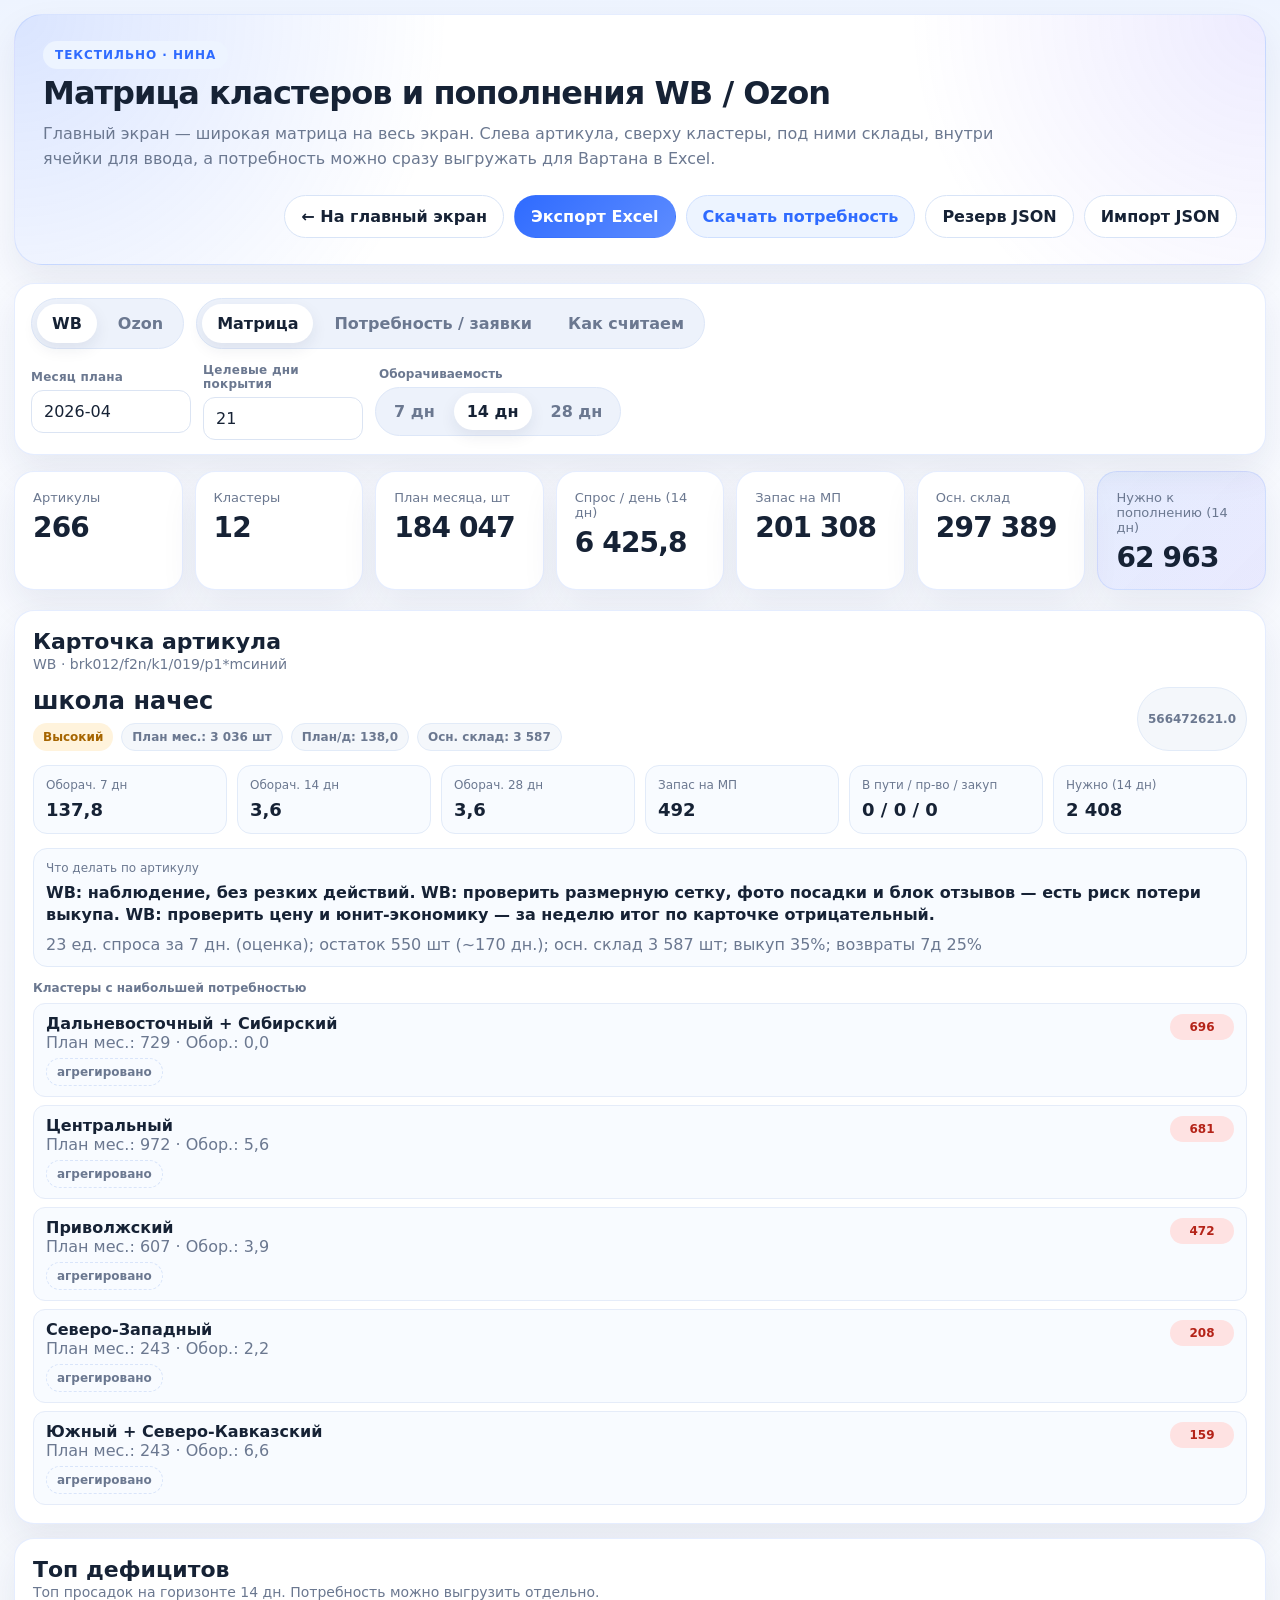
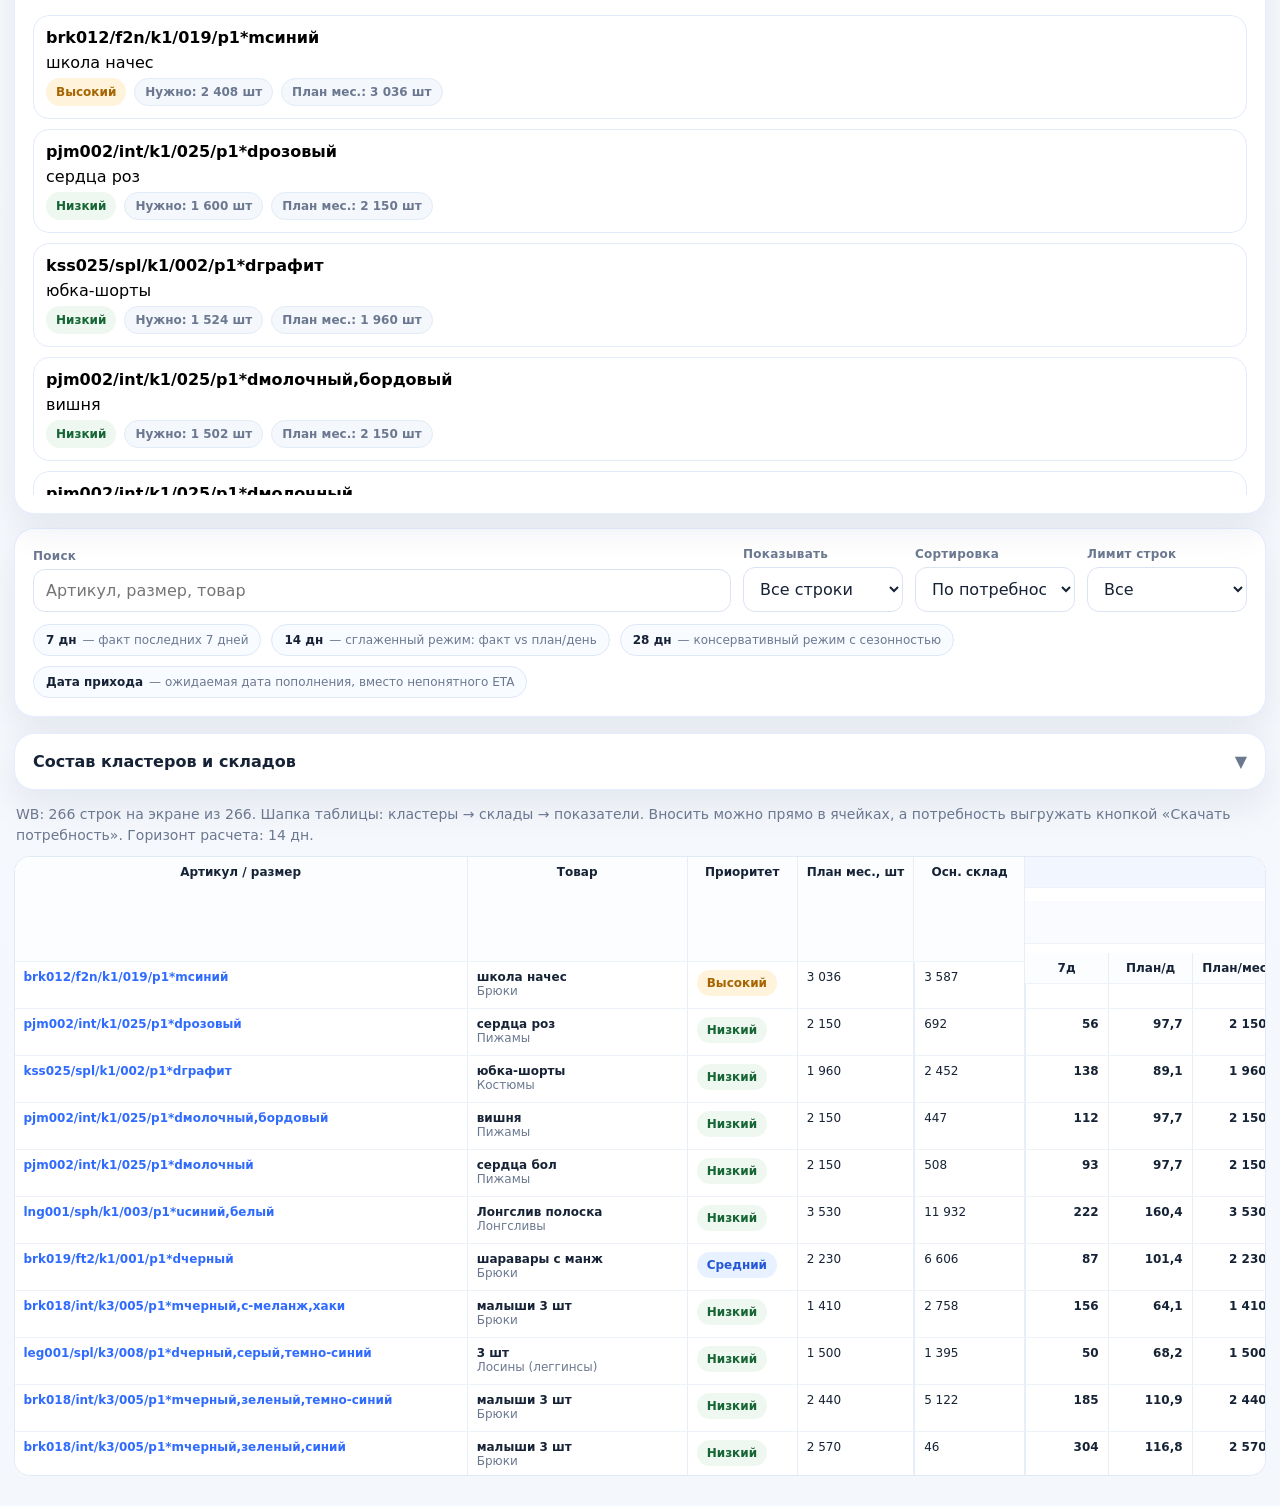
==== commit 13b5eb15: "Add files via upload" ====
--- a/nina.html
+++ b/nina.html
@@ -15,11 +15,12 @@
       <div class="hero-copy">
         <span class="eyebrow">Текстильно · Нина</span>
         <h1>Матрица кластеров и пополнения WB / Ozon</h1>
-        <p>Главный режим — одна широкая матрица. Слева все артикула, сверху кластеры и склады, внутри сразу вносятся значения по пути, производству, закупке, дате прихода и комментарию. Навигация упрощена: матрица, заявки и формулы.</p>
+        <p>Главный экран — широкая матрица на весь экран. Слева артикула, сверху кластеры, под ними склады, внутри ячейки для ввода, а потребность можно сразу выгружать для Вартана в Excel.</p>
       </div>
       <div class="hero-actions">
         <a class="btn btn-ghost" href="index.html">← На главный экран</a>
         <button class="btn btn-primary" id="exportExcelBtn" type="button">Экспорт Excel</button>
+        <button class="btn btn-primary-soft" id="exportNeedBtn" type="button">Скачать потребность</button>
         <button class="btn btn-ghost" id="exportAllBtn" type="button">Резерв JSON</button>
         <label class="btn btn-ghost btn-file" for="importAllInput">Импорт JSON<input id="importAllInput" type="file" accept=".json" /></label>
       </div>
@@ -33,7 +34,7 @@
         </div>
         <div class="segmented" id="pageToggle">
           <button type="button" class="seg-btn active" data-page="matrix">Матрица</button>
-          <button type="button" class="seg-btn" data-page="orders">Заявки</button>
+          <button type="button" class="seg-btn" data-page="orders">Потребность / заявки</button>
           <button type="button" class="seg-btn" data-page="formula">Как считаем</button>
         </div>
       </div>
@@ -157,18 +158,20 @@
           </div>
         </div>
 
-        <details class="panel cluster-guide-panel" open>
+        <details class="panel cluster-guide-panel">
           <summary>Состав кластеров и складов</summary>
           <div id="clusterGuide" class="cluster-guide-grid"></div>
         </details>
 
         <div class="table-meta" id="matrixMeta">Загружаю матрицу…</div>
+        <div class="matrix-fullbleed">
         <div class="matrix-wrap" id="matrixWrap">
           <table class="matrix-table">
             <thead id="matrixHead"></thead>
             <tbody id="matrixBody"></tbody>
           </table>
         </div>
+        </div>
       </section>
 
       <section class="page-panel" id="page-orders">
@@ -176,8 +179,8 @@
           <article class="panel order-form-panel">
             <div class="panel-head">
               <div>
-                <h2>Заявка на товар</h2>
-                <p>Открывается из матрицы по кнопке «В заявку» или заполняется руками. Подходит для Вартана и контроля пополнений.</p>
+                <h2>Потребность и заявка на товар</h2>
+                <p>Сверху — компактная форма заявки. Ниже в Excel можно выгрузить всю потребность по текущей площадке, чтобы Вартан сразу видел, что и куда нужно отгружать.</p>
               </div>
             </div>
             <form id="orderForm" class="stack-form">
@@ -239,8 +242,8 @@
           <article class="panel order-table-panel">
             <div class="panel-head">
               <div>
-                <h2>Журнал заявок</h2>
-                <p>Этот журнал тоже уходит в Excel-выгрузку. Вартан сможет читать всё в одном файле.</p>
+                <h2>Журнал заявок и внесенных решений</h2>
+                <p>И журнал, и вся потребность по кластерам уходят в Excel-выгрузку.</p>
               </div>
             </div>
             <div class="list-wrap">
--- a/nina.css
+++ b/nina.css
@@ -19,11 +19,11 @@
   --radius-md: 16px;
   --radius-sm: 12px;
   --font: Inter, ui-sans-serif, system-ui, -apple-system, BlinkMacSystemFont, "Segoe UI", sans-serif;
-  --w-art: 220px;
-  --w-name: 240px;
-  --w-pri: 120px;
-  --w-plan: 120px;
-  --w-main: 120px;
+  --w-art: 190px;
+  --w-name: 220px;
+  --w-pri: 110px;
+  --w-plan: 110px;
+  --w-main: 110px;
   --left-2: calc(var(--w-art));
   --left-3: calc(var(--w-art) + var(--w-name));
   --left-4: calc(var(--w-art) + var(--w-name) + var(--w-pri));
@@ -42,9 +42,10 @@
 a { color: inherit; text-decoration: none; }
 
 .nina-page {
-  max-width: 2480px;
-  margin: 0 auto;
-  padding: 24px 18px 40px;
+  max-width: none;
+  width: 100%;
+  margin: 0;
+  padding: 14px 14px 30px;
 }
 
 .hero,
@@ -72,13 +73,13 @@
 }
 .hero-copy h1 {
   margin: 8px 0 10px;
-  font-size: 38px;
+  font-size: 32px;
   line-height: 1.05;
   letter-spacing: -.03em;
 }
 .hero-copy p {
   margin: 0;
-  max-width: 1100px;
+  max-width: 980px;
   color: var(--muted);
   font-size: 16px;
   line-height: 1.58;
@@ -204,10 +205,10 @@
 .wide-control { width: 210px; }
 
 .cards {
-  margin-top: 18px;
-  display: grid;
-  grid-template-columns: repeat(auto-fit, minmax(180px, 1fr));
-  gap: 14px;
+  margin-top: 16px;
+  display: grid;
+  grid-template-columns: repeat(auto-fit, minmax(160px, 1fr));
+  gap: 12px;
 }
 .card { padding: 18px 18px 16px; }
 .metric span {
@@ -232,9 +233,9 @@
 
 .top-strip {
   display: grid;
-  grid-template-columns: 1.3fr .9fr;
-  gap: 18px;
-  margin-bottom: 18px;
+  grid-template-columns: 1.2fr .8fr;
+  gap: 14px;
+  margin-bottom: 14px;
 }
 
 .panel {
@@ -450,22 +451,27 @@
   padding-left: 2px;
 }
 
+.matrix-fullbleed {
+  width: calc(100vw - 28px);
+  margin-left: calc(50% - 50vw + 14px);
+}
+
 .matrix-wrap {
   overflow: auto;
   border: 1px solid #e2e9f6;
   border-radius: 16px;
   background: #fff;
-  max-height: calc(100vh - 360px);
+  max-height: calc(100vh - 280px);
 }
 .matrix-table {
   border-collapse: separate;
   border-spacing: 0;
-  min-width: 3000px;
+  min-width: 3400px;
   width: max-content;
 }
 .matrix-table th,
 .matrix-table td {
-  padding: 8px 10px;
+  padding: 8px 9px;
   border-right: 1px solid #e8eef8;
   border-bottom: 1px solid #eef3fa;
   font-size: 12px;
@@ -482,26 +488,31 @@
 }
 .matrix-table thead tr:first-child th {
   top: 0;
+  z-index: 6;
+}
+.matrix-table thead tr:nth-child(2) th {
+  top: 44px;
+  z-index: 5;
+}
+.matrix-table thead tr:nth-child(3) th {
+  top: 96px;
   z-index: 4;
-}
-.matrix-table thead tr:nth-child(2) th {
-  top: 86px;
 }
 .matrix-table tbody tr:hover td {
   background: #fcfdff;
 }
 .group-head {
-  background: #f7faff !important;
+  background: #f2f7ff !important;
   font-size: 11px;
   color: var(--muted);
   text-transform: uppercase;
   letter-spacing: .05em;
 }
 .cluster-group {
-  min-width: 480px;
+  min-width: 540px;
 }
 .metric-col {
-  min-width: 82px;
+  min-width: 84px;
   text-align: right;
 }
 .metric-col.col-comment,
@@ -595,8 +606,8 @@
   font-size: 12px;
 }
 .inline-input { text-align: right; }
-.inline-date { min-width: 120px; }
-.inline-text { min-width: 150px; }
+.inline-date { min-width: 132px; }
+.inline-text { min-width: 180px; }
 .inline-input:focus,
 .inline-date:focus,
 .inline-text:focus {
@@ -728,3 +739,19 @@
   .field.compact, .wide-control { width: 100%; }
   .field-grid-4 { grid-template-columns: 1fr; }
 }
+
+.btn-primary-soft { background: #edf4ff; color: var(--blue); border-color: #cfe0ff; }
+
+.group-subhead, .warehouse-head { background: #f9fbff !important; color: var(--muted); font-size: 11px; }
+.warehouse-head { min-width: 540px; }
+.warehouse-head .warehouse-list { justify-content: flex-start; }
+.warehouse-head .warehouse-note { display: inline-flex; }
+
+@media (max-width: 1080px) {
+  .matrix-fullbleed { width: calc(100vw - 18px); margin-left: calc(50% - 50vw + 9px); }
+  .matrix-wrap { max-height: calc(100vh - 220px); }
+}
+
+.warehouse-head { padding: 6px 8px !important; }
+.warehouse-head .warehouse-list { flex-wrap: nowrap; overflow-x: auto; overflow-y: hidden; white-space: nowrap; padding-bottom: 2px; }
+.warehouse-chip { white-space: nowrap; }
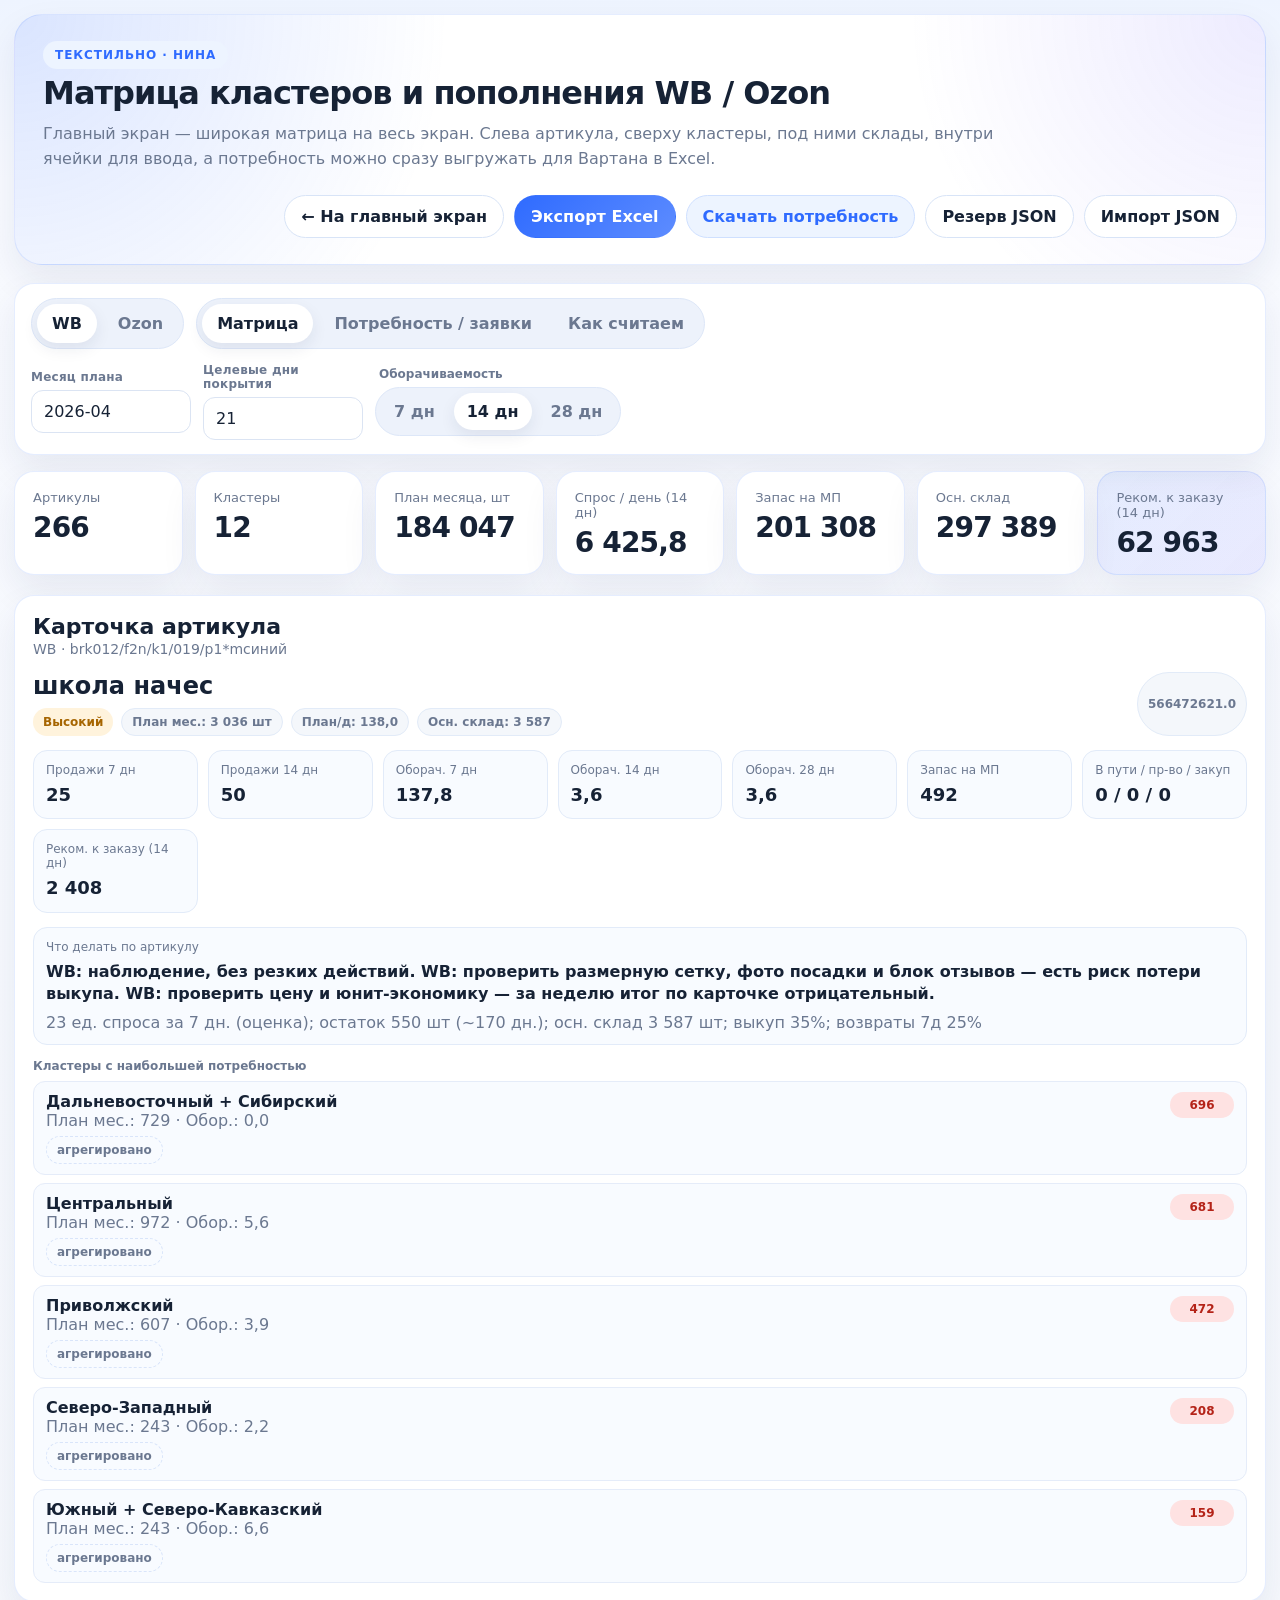
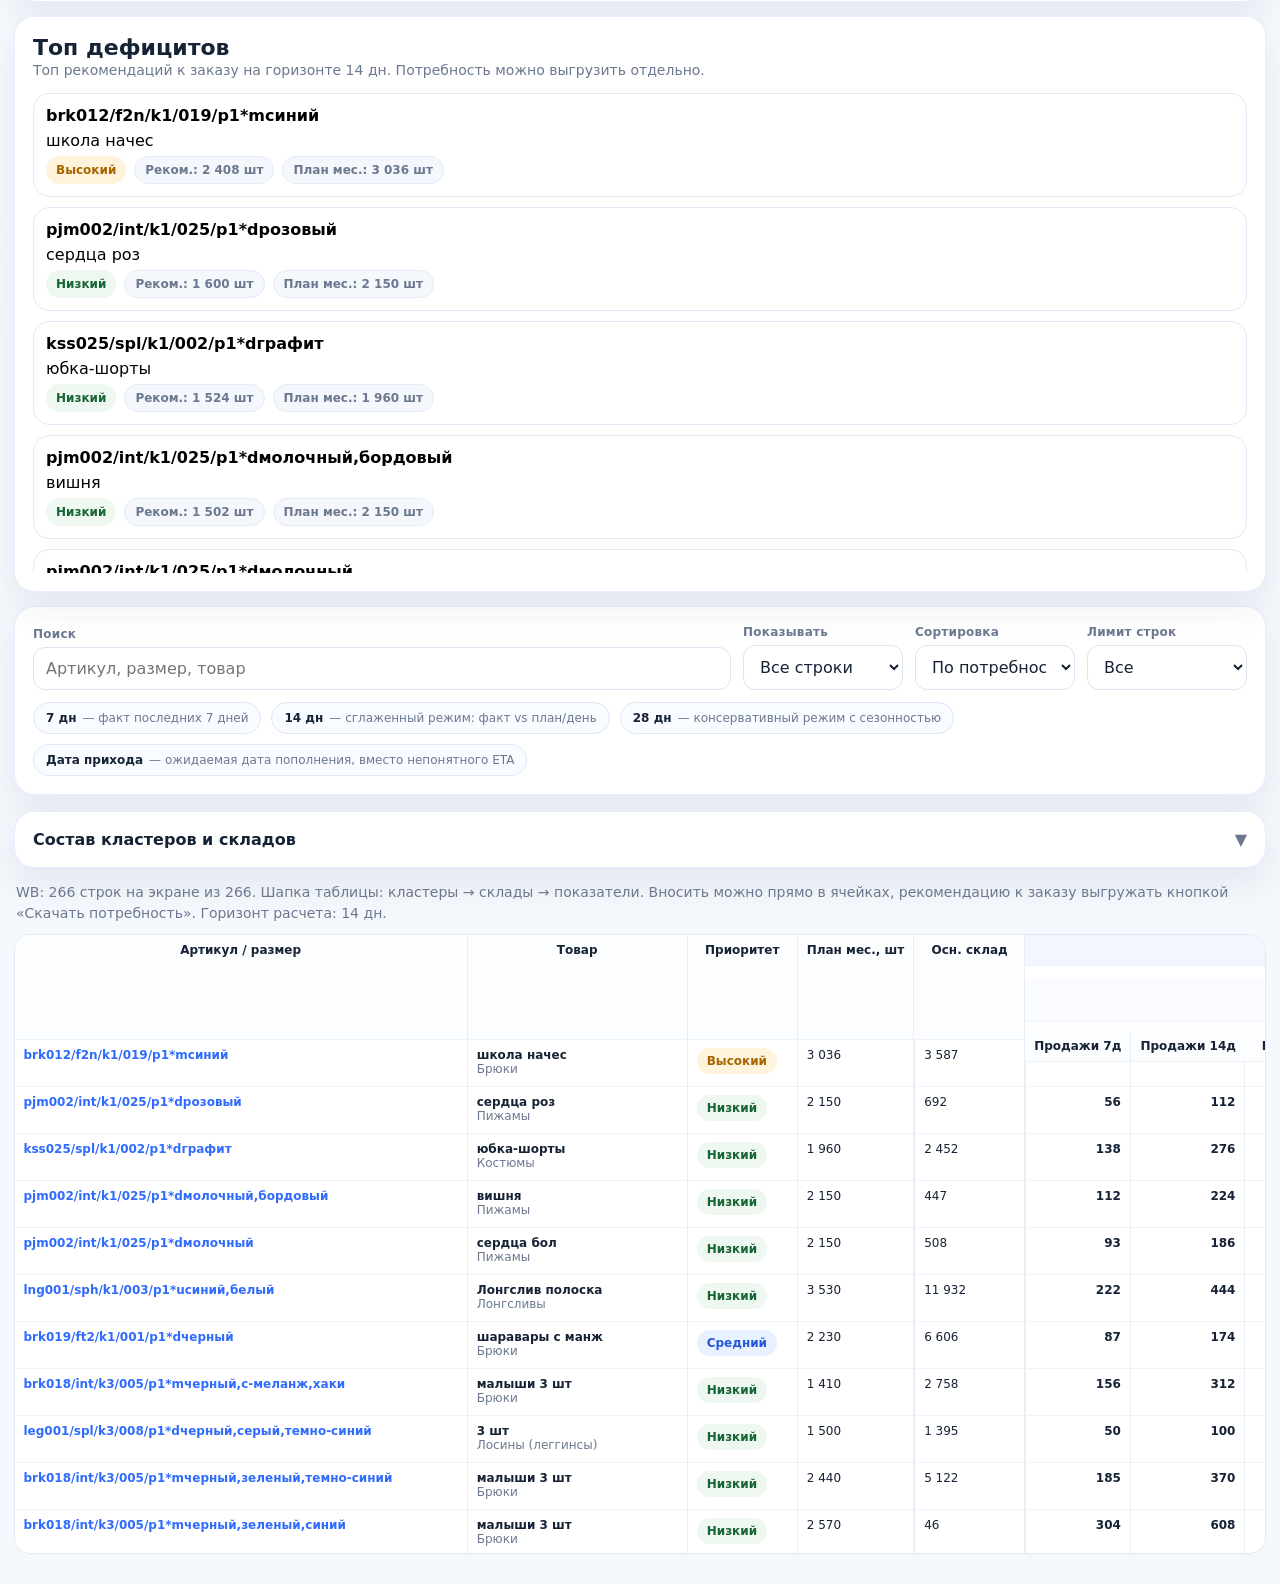
==== commit 68b0b34f: "Add files via upload" ====
--- a/nina.html
+++ b/nina.html
@@ -194,7 +194,7 @@
                   <select id="orderClusterSelect"></select>
                 </label>
                 <label class="field compact">
-                  <span>Реком.</span>
+                  <span>Реком. к заказу</span>
                   <input id="orderRecommendedInput" type="number" disabled />
                 </label>
                 <label class="field compact">
@@ -237,6 +237,32 @@
                 <button class="btn btn-ghost" id="resetOrderBtn" type="button">Очистить</button>
               </div>
             </form>
+
+            <div class="order-reco-panel">
+              <div class="panel-head order-subhead">
+                <div>
+                  <h3>Рекомендуемое к заказу по кластерам</h3>
+                  <p id="orderRecommendationMeta">Расчет идет по текущему горизонту 7 / 14 / 28 дней и продажам по кластерам.</p>
+                </div>
+              </div>
+              <div class="list-wrap">
+                <table class="simple-table">
+                  <thead>
+                    <tr>
+                      <th>Кластер</th>
+                      <th>Продажи 7д</th>
+                      <th>Продажи 14д</th>
+                      <th>Спрос / день</th>
+                      <th>Доступно</th>
+                      <th>Оборач.</th>
+                      <th>Реком. к заказу</th>
+                      <th></th>
+                    </tr>
+                  </thead>
+                  <tbody id="orderRecommendationBody"></tbody>
+                </table>
+              </div>
+            </div>
           </article>
 
           <article class="panel order-table-panel">
@@ -254,6 +280,7 @@
                     <th>Платформа</th>
                     <th>Артикул</th>
                     <th>Кластер</th>
+                    <th>Реком.</th>
                     <th>Кол-во</th>
                     <th>Источник</th>
                     <th>Дата прихода</th>
@@ -273,7 +300,7 @@
             <h2>Как считаем 7 / 14 / 28 дней</h2>
             <ul>
               <li><strong>7 дн</strong> — оборачиваемость по фактическому среднему последних 7 дней.</li>
-              <li><strong>14 дн</strong> — сглаженный режим: берем максимум между фактом 7 дней и планом дня по месяцу.</li>
+              <li><strong>14 дн</strong> — сглаженный режим: берем максимум между фактом 7 дней и планом дня по месяцу. Колонка «Продажи 14д» показывает двухнедельный объем на базе текущего темпа продаж.</li>
               <li><strong>28 дн</strong> — стратегический режим: берем максимум между фактом и планом дня с учетом сезонности.</li>
             </ul>
             <p>Переключатель сверху меняет не только показатель оборачиваемости, но и расчет потребности к пополнению.</p>
--- a/nina.css
+++ b/nina.css
@@ -755,3 +755,25 @@
 .warehouse-head { padding: 6px 8px !important; }
 .warehouse-head .warehouse-list { flex-wrap: nowrap; overflow-x: auto; overflow-y: hidden; white-space: nowrap; padding-bottom: 2px; }
 .warehouse-chip { white-space: nowrap; }
+
+
+.order-reco-panel {
+  margin-top: 16px;
+}
+.order-subhead {
+  margin-bottom: 10px;
+}
+.order-subhead h3 {
+  margin: 0;
+  font-size: 16px;
+}
+.order-subhead p {
+  margin-top: 4px;
+}
+.reco-cluster-cell {
+  min-width: 220px;
+}
+.reco-cluster-cell strong {
+  display: block;
+  margin-bottom: 4px;
+}
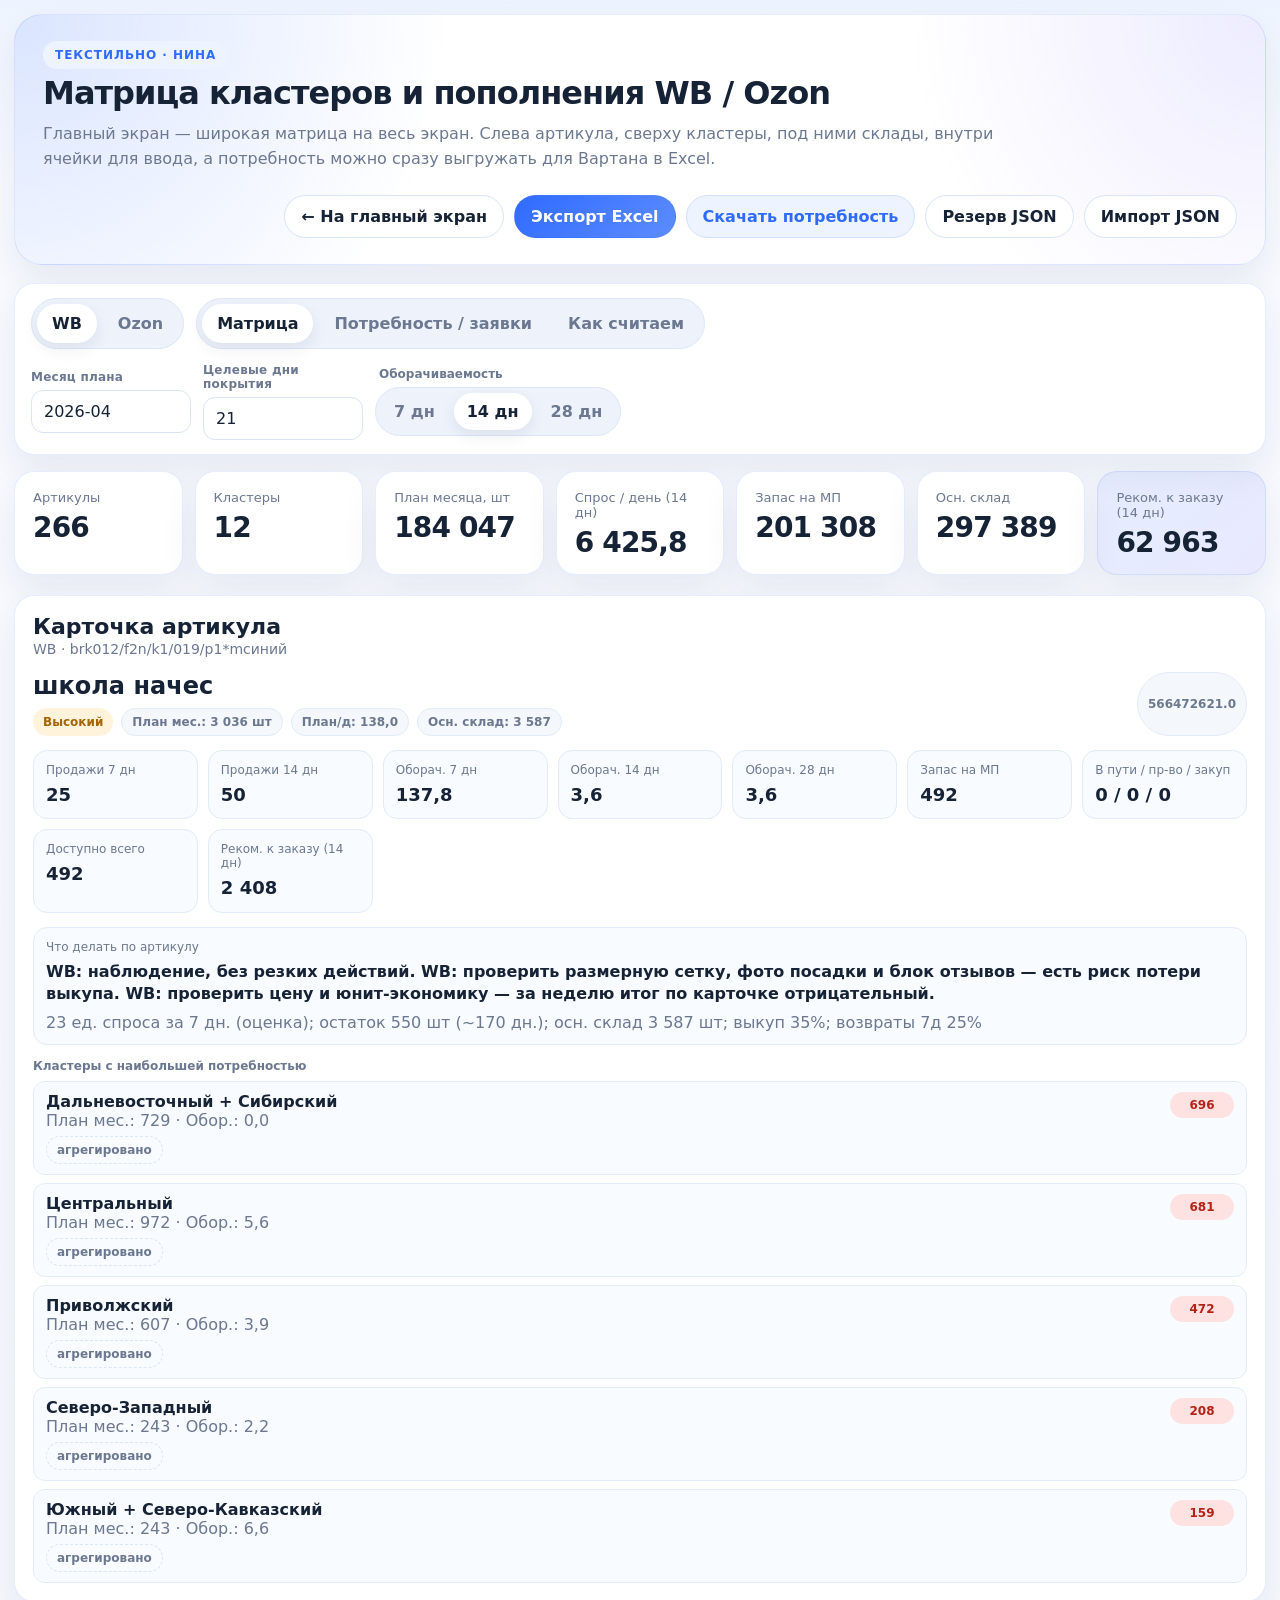
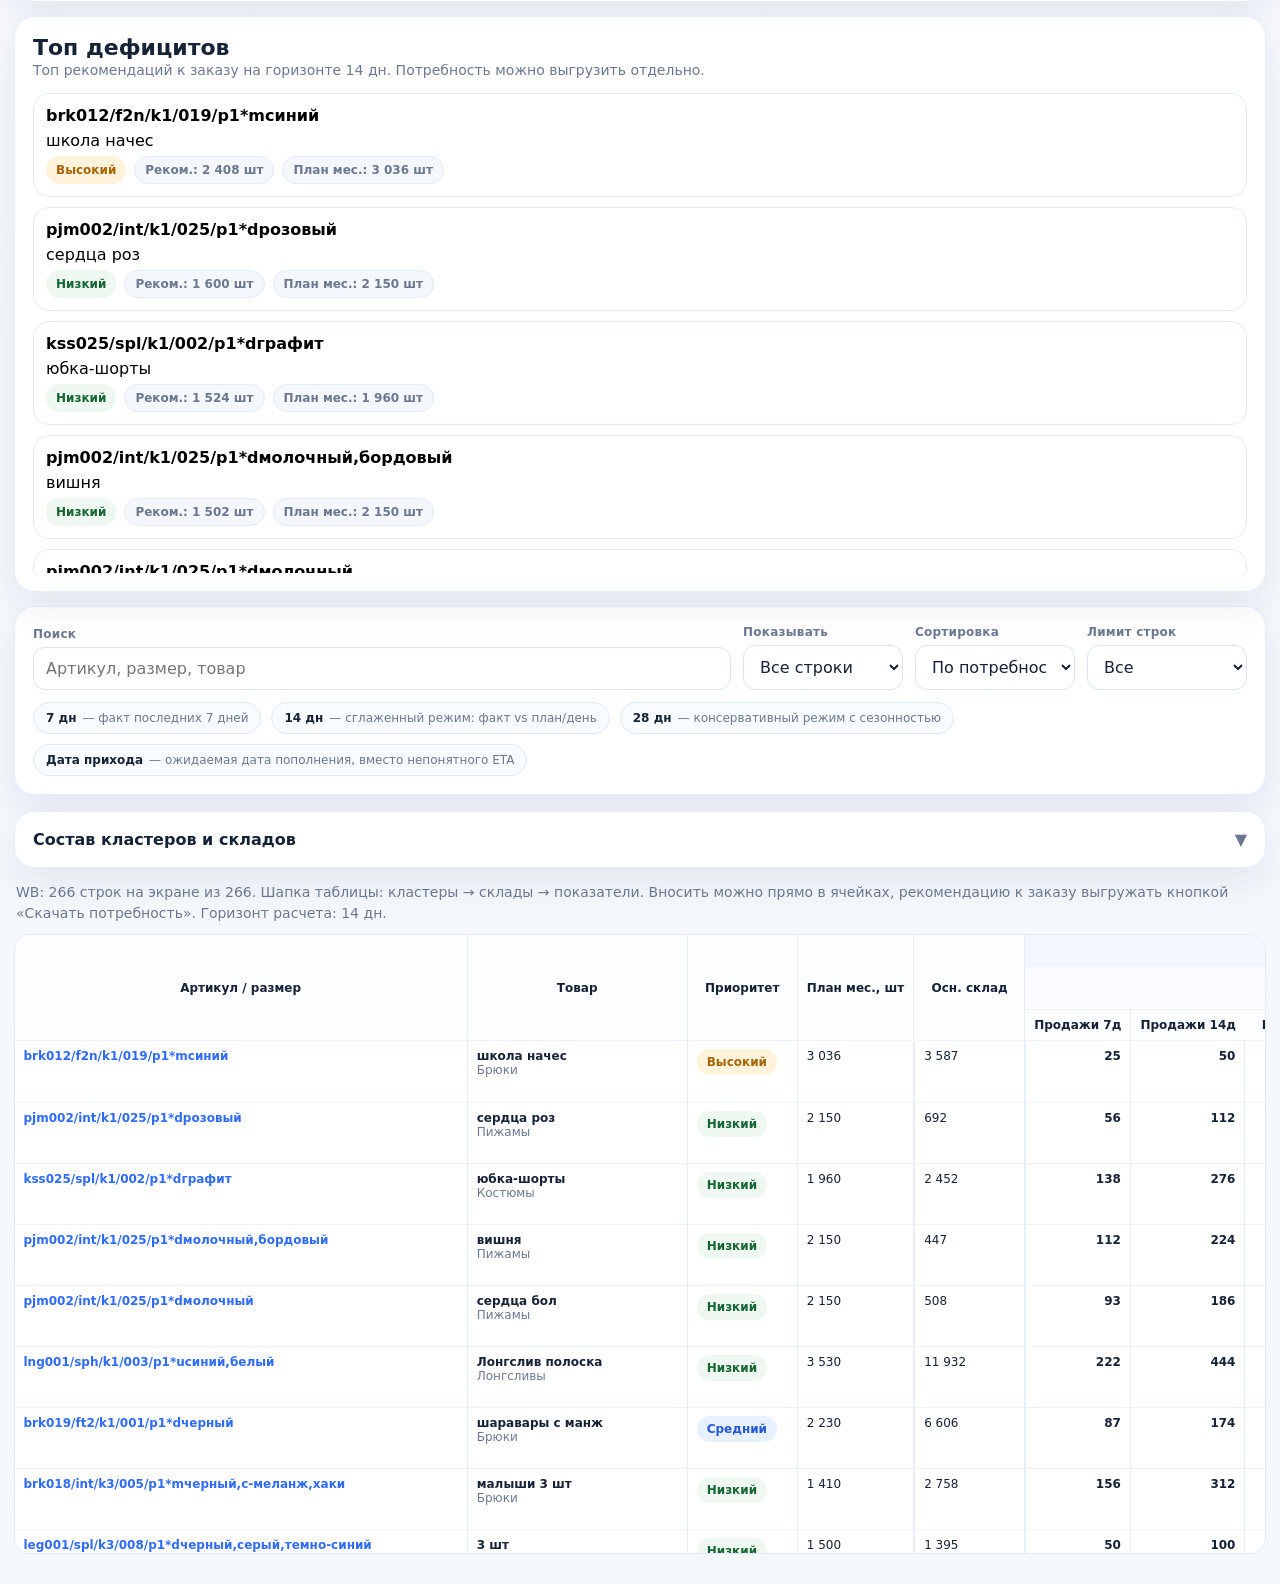
==== commit e0090293: "Add files via upload" ====
--- a/nina.html
+++ b/nina.html
@@ -255,6 +255,7 @@
                       <th>Спрос / день</th>
                       <th>Доступно</th>
                       <th>Оборач.</th>
+                      <th>Формула</th>
                       <th>Реком. к заказу</th>
                       <th></th>
                     </tr>
@@ -311,7 +312,7 @@
             <ol>
               <li><strong>План месяца, шт</strong> = план/день × рабочие дни месяца.</li>
               <li><strong>Доступно</strong> = запас на МП + в пути + производство + закупка.</li>
-              <li><strong>Потребность</strong> = max(0, спрос на выбранном горизонте × целевые дни − доступно).</li>
+              <li><strong>Потребность</strong> = max(0, спрос на выбранном горизонте × целевые дни − доступно). В матрице это теперь видно отдельной колонкой «Расчёт».</li>
             </ol>
             <p>Сезонность заложена через план месяца. Поэтому в режиме 28 дней матрица ведет себя осторожнее и раньше показывает дефицит.</p>
           </article>
--- a/nina.css
+++ b/nina.css
@@ -28,6 +28,9 @@
   --left-3: calc(var(--w-art) + var(--w-name));
   --left-4: calc(var(--w-art) + var(--w-name) + var(--w-pri));
   --left-5: calc(var(--w-art) + var(--w-name) + var(--w-pri) + var(--w-plan));
+  --matrix-head-top-2: 44px;
+  --matrix-head-top-3: 96px;
+  --matrix-head-total: 140px;
 }
 
 * { box-sizing: border-box; }
@@ -462,6 +465,7 @@
   border-radius: 16px;
   background: #fff;
   max-height: calc(100vh - 280px);
+  scroll-padding-top: calc(var(--matrix-head-total) + 8px);
 }
 .matrix-table {
   border-collapse: separate;
@@ -485,17 +489,19 @@
   background: #fbfdff;
   text-align: center;
   white-space: nowrap;
+  vertical-align: middle;
+  line-height: 1.2;
 }
 .matrix-table thead tr:first-child th {
   top: 0;
   z-index: 6;
 }
 .matrix-table thead tr:nth-child(2) th {
-  top: 44px;
+  top: var(--matrix-head-top-2);
   z-index: 5;
 }
 .matrix-table thead tr:nth-child(3) th {
-  top: 96px;
+  top: var(--matrix-head-top-3);
   z-index: 4;
 }
 .matrix-table tbody tr:hover td {
@@ -509,11 +515,40 @@
   letter-spacing: .05em;
 }
 .cluster-group {
-  min-width: 540px;
+  min-width: 760px;
 }
 .metric-col {
   min-width: 84px;
   text-align: right;
+}
+.formula-col {
+  min-width: 156px;
+  text-align: left;
+}
+.formula-cell {
+  display: grid;
+  gap: 2px;
+  line-height: 1.18;
+}
+.formula-cell span,
+.formula-col-cell span {
+  font-size: 11px;
+  color: var(--muted);
+}
+.formula-cell strong,
+.formula-col-cell strong {
+  font-size: 12px;
+  font-weight: 800;
+  color: var(--text);
+}
+.formula-cell em {
+  font-style: normal;
+  font-size: 11px;
+  color: var(--blue);
+  font-weight: 700;
+}
+.formula-total {
+  background: #f8fbff !important;
 }
 .metric-col.col-comment,
 .metric-col.col-order { text-align: center; }
@@ -575,6 +610,9 @@
   padding: 0;
   text-align: left;
 }
+.matrix-table tbody tr {
+  scroll-margin-top: calc(var(--matrix-head-total) + 10px);
+}
 .muted { color: var(--muted); }
 
 .cluster-head {
@@ -743,7 +781,7 @@
 .btn-primary-soft { background: #edf4ff; color: var(--blue); border-color: #cfe0ff; }
 
 .group-subhead, .warehouse-head { background: #f9fbff !important; color: var(--muted); font-size: 11px; }
-.warehouse-head { min-width: 540px; }
+.warehouse-head { min-width: 760px; }
 .warehouse-head .warehouse-list { justify-content: flex-start; }
 .warehouse-head .warehouse-note { display: inline-flex; }
 
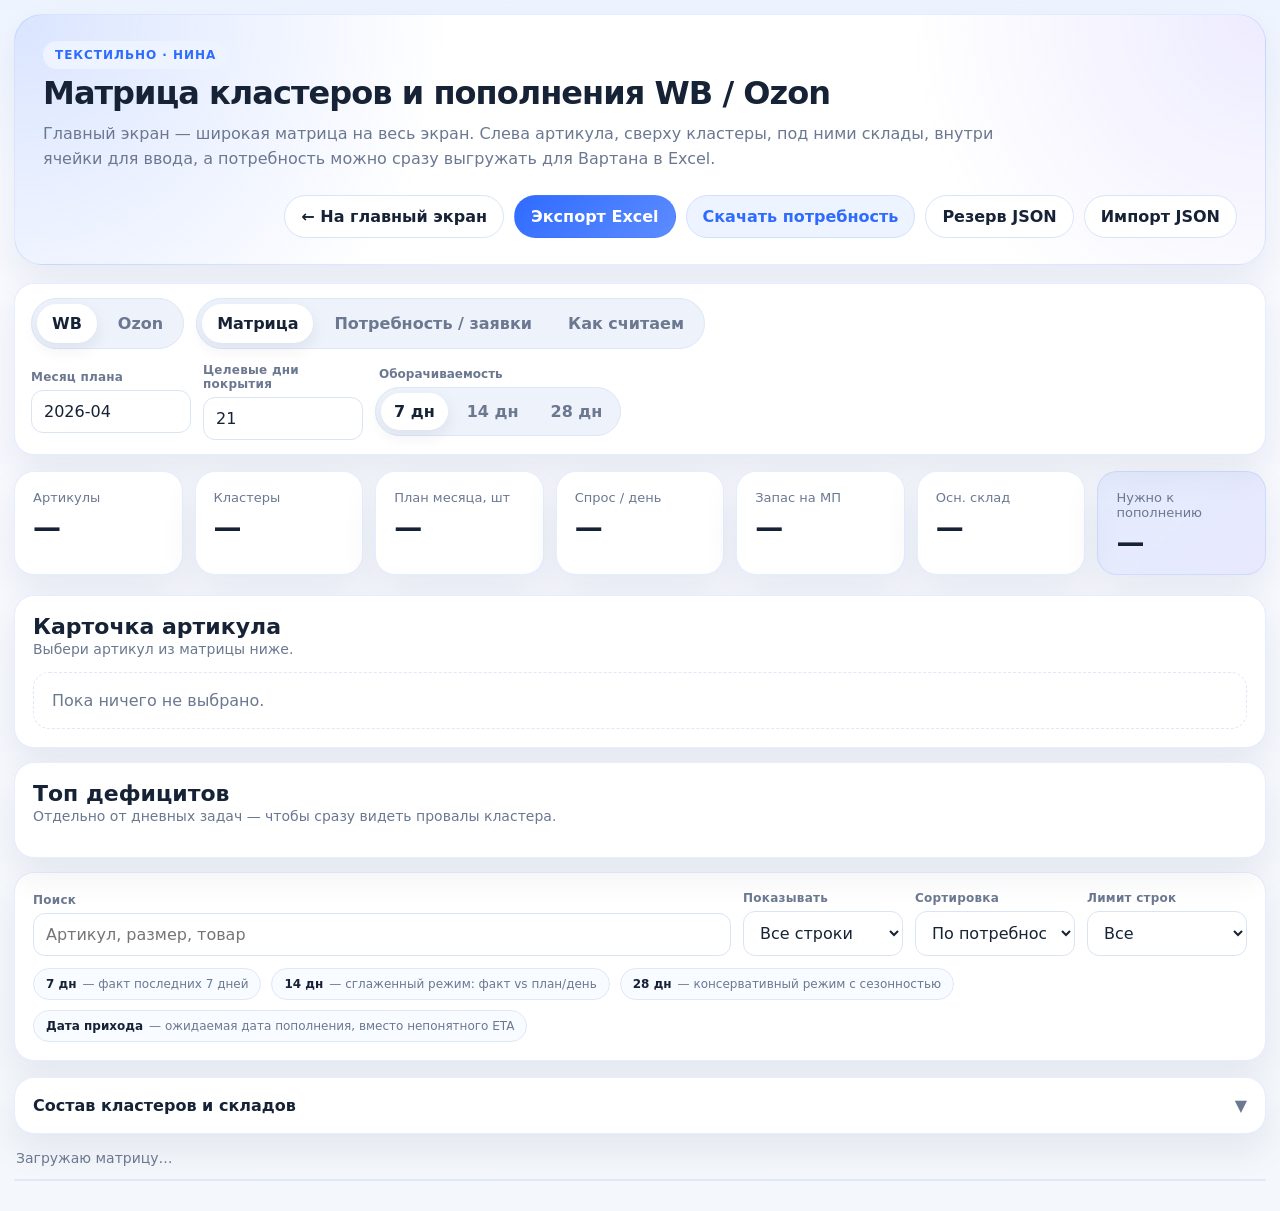
==== commit 6811f9a3: "Add files via upload" ====
--- a/nina.html
+++ b/nina.html
@@ -7,6 +7,7 @@
   <meta name="description" content="Полноэкранная матрица кластеров WB и Ozon для Нины: кластеры, склады, план месяца, оборачиваемость 7/14/28, запасы, производство, закупка и заявки." />
   <link rel="stylesheet" href="nina.css" />
   <script src="config.js"></script>
+  <script defer src="shared-storage.js"></script>
   <script defer src="nina.js"></script>
 </head>
 <body>
@@ -279,7 +280,8 @@
                   <tr>
                     <th>Дата</th>
                     <th>Платформа</th>
-                    <th>Артикул</th>
+                    <th>Артикул / WB</th>
+                    <th>Ozon арт.</th>
                     <th>Кластер</th>
                     <th>Реком.</th>
                     <th>Кол-во</th>
--- a/nina.css
+++ b/nina.css
@@ -20,14 +20,16 @@
   --radius-sm: 12px;
   --font: Inter, ui-sans-serif, system-ui, -apple-system, BlinkMacSystemFont, "Segoe UI", sans-serif;
   --w-art: 190px;
+  --w-wb: 128px;
   --w-name: 220px;
   --w-pri: 110px;
   --w-plan: 110px;
   --w-main: 110px;
   --left-2: calc(var(--w-art));
-  --left-3: calc(var(--w-art) + var(--w-name));
-  --left-4: calc(var(--w-art) + var(--w-name) + var(--w-pri));
-  --left-5: calc(var(--w-art) + var(--w-name) + var(--w-pri) + var(--w-plan));
+  --left-3: calc(var(--w-art) + var(--w-wb));
+  --left-4: calc(var(--w-art) + var(--w-wb) + var(--w-name));
+  --left-5: calc(var(--w-art) + var(--w-wb) + var(--w-name) + var(--w-pri));
+  --left-6: calc(var(--w-art) + var(--w-wb) + var(--w-name) + var(--w-pri) + var(--w-plan));
   --matrix-head-top-2: 44px;
   --matrix-head-top-3: 96px;
   --matrix-head-total: 140px;
@@ -556,6 +558,10 @@
   min-width: var(--w-art);
   width: var(--w-art);
 }
+.col-wb {
+  min-width: var(--w-wb);
+  width: var(--w-wb);
+}
 .col-name {
   min-width: var(--w-name);
   width: var(--w-name);
@@ -576,7 +582,8 @@
 .sticky-col-2,
 .sticky-col-3,
 .sticky-col-4,
-.sticky-col-5 {
+.sticky-col-5,
+.sticky-col-6 {
   position: sticky;
   left: 0;
   z-index: 2;
@@ -586,11 +593,13 @@
 .sticky-col-3 { left: var(--left-3); }
 .sticky-col-4 { left: var(--left-4); }
 .sticky-col-5 { left: var(--left-5); }
+.sticky-col-6 { left: var(--left-6); }
 .matrix-table thead .sticky-col,
 .matrix-table thead .sticky-col-2,
 .matrix-table thead .sticky-col-3,
 .matrix-table thead .sticky-col-4,
-.matrix-table thead .sticky-col-5 {
+.matrix-table thead .sticky-col-5,
+.matrix-table thead .sticky-col-6 {
   z-index: 5;
   background: #fbfdff !important;
 }
@@ -598,7 +607,8 @@
 .matrix-table tbody .sticky-col-2,
 .matrix-table tbody .sticky-col-3,
 .matrix-table tbody .sticky-col-4,
-.matrix-table tbody .sticky-col-5 {
+.matrix-table tbody .sticky-col-5,
+.matrix-table tbody .sticky-col-6 {
   box-shadow: 1px 0 0 #e7eef9;
 }
 .article-link {
